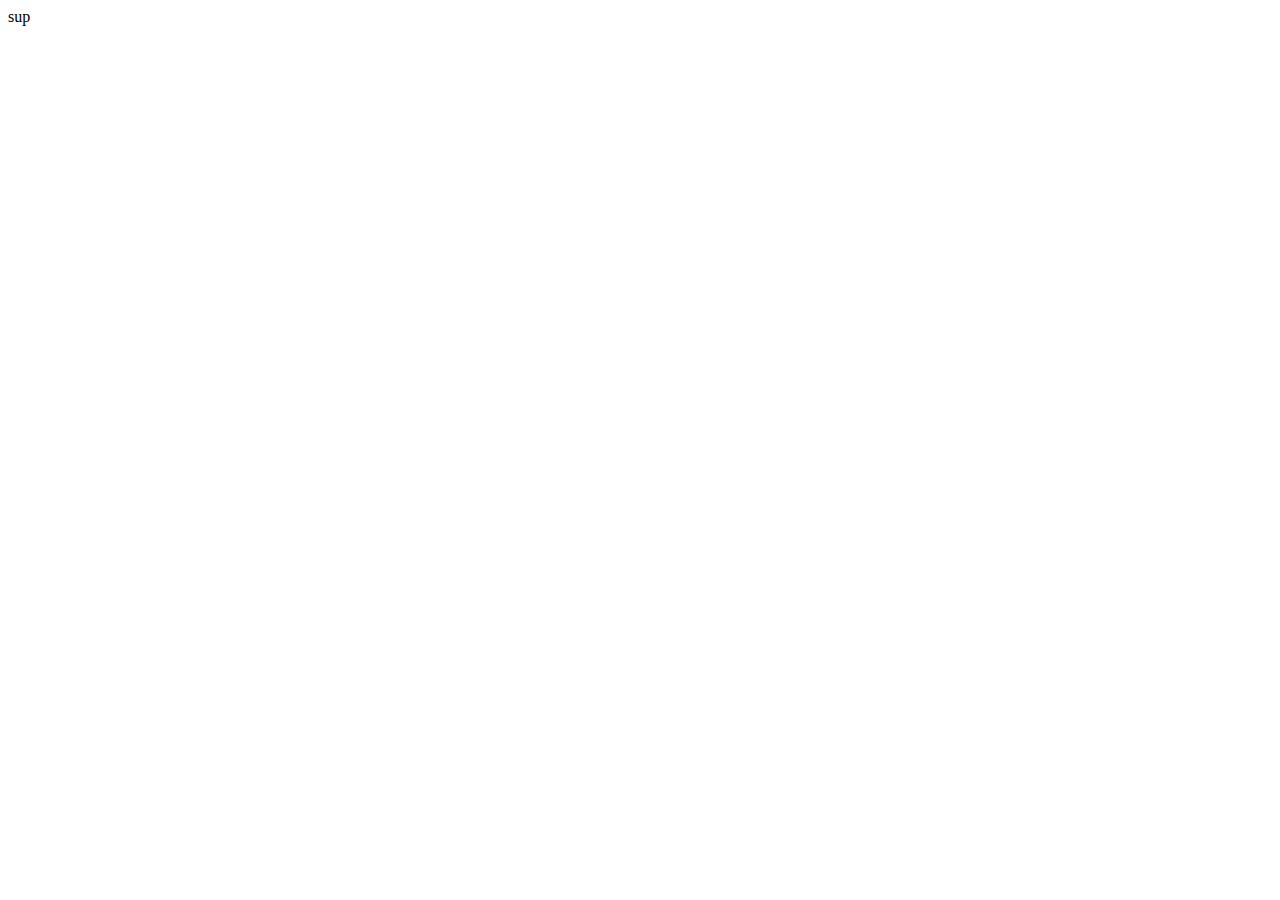
==== index.html @ 1834dad7 "initial commit" ====
<!DOCTYPE HTML>

<html lang="en">
<head>
  <meta charset="utf-8">

  <title>Test Kyle</title>
  <meta name="description" content="@description">
  <meta name="author" content="@author">

  <link rel="stylesheet" href="style" type="text/css">

  <!--[if lt IE 9]>
  <script src="http://html5shiv.googlecode.com/svn/trunk/html5.js"></script>
  <![endif]-->
</head>

<body>
sup</body>
</html>
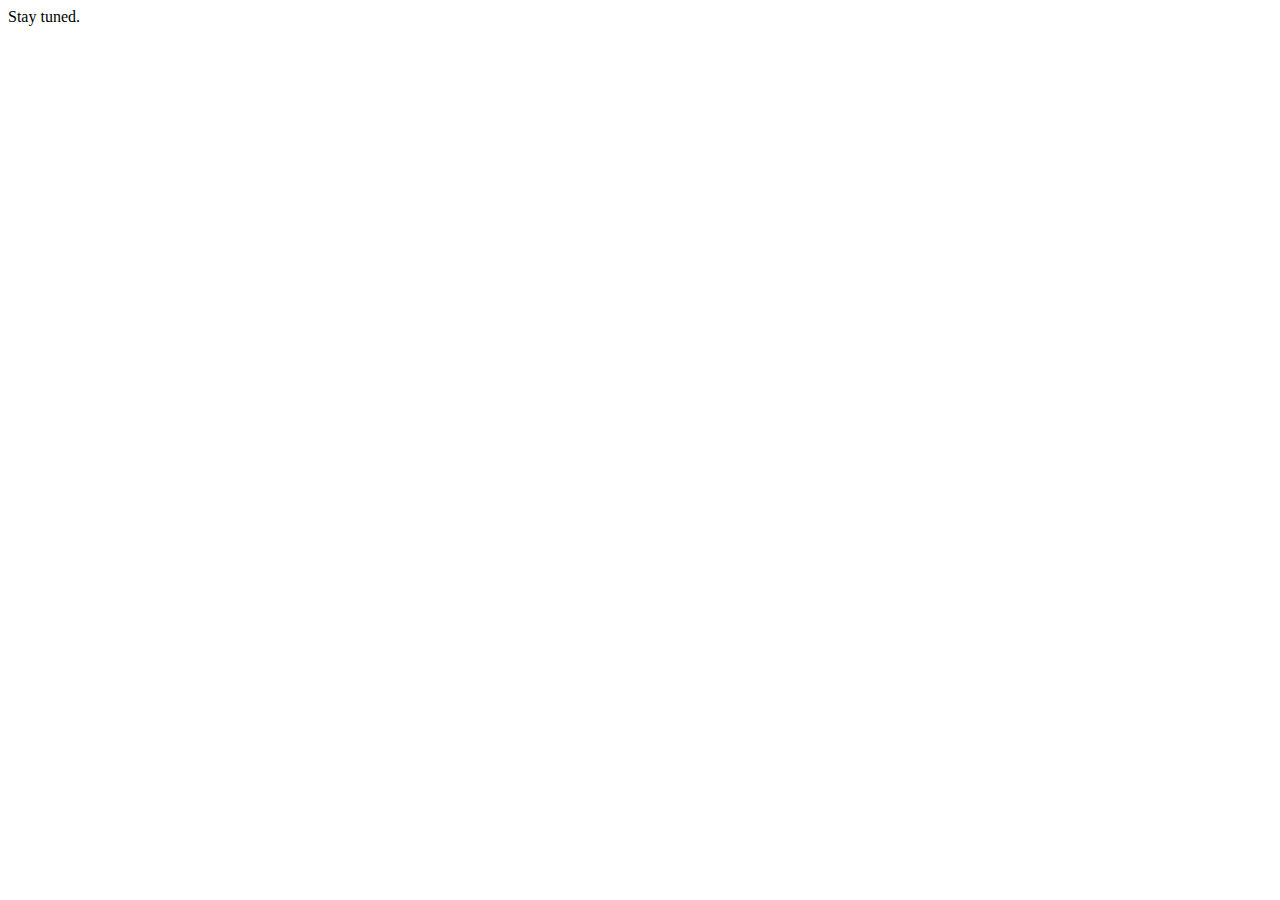
==== commit ab737704: "change body" ====
--- a/index.html
+++ b/index.html
@@ -4,7 +4,7 @@
 <head>
   <meta charset="utf-8">
 
-  <title>Test Kyle</title>
+  <title>Kyle Roberts</title>
   <meta name="description" content="@description">
   <meta name="author" content="@author">
 
@@ -16,5 +16,6 @@
 </head>
 
 <body>
-sup</body>
+ Stay tuned.
+</body>
 </html>
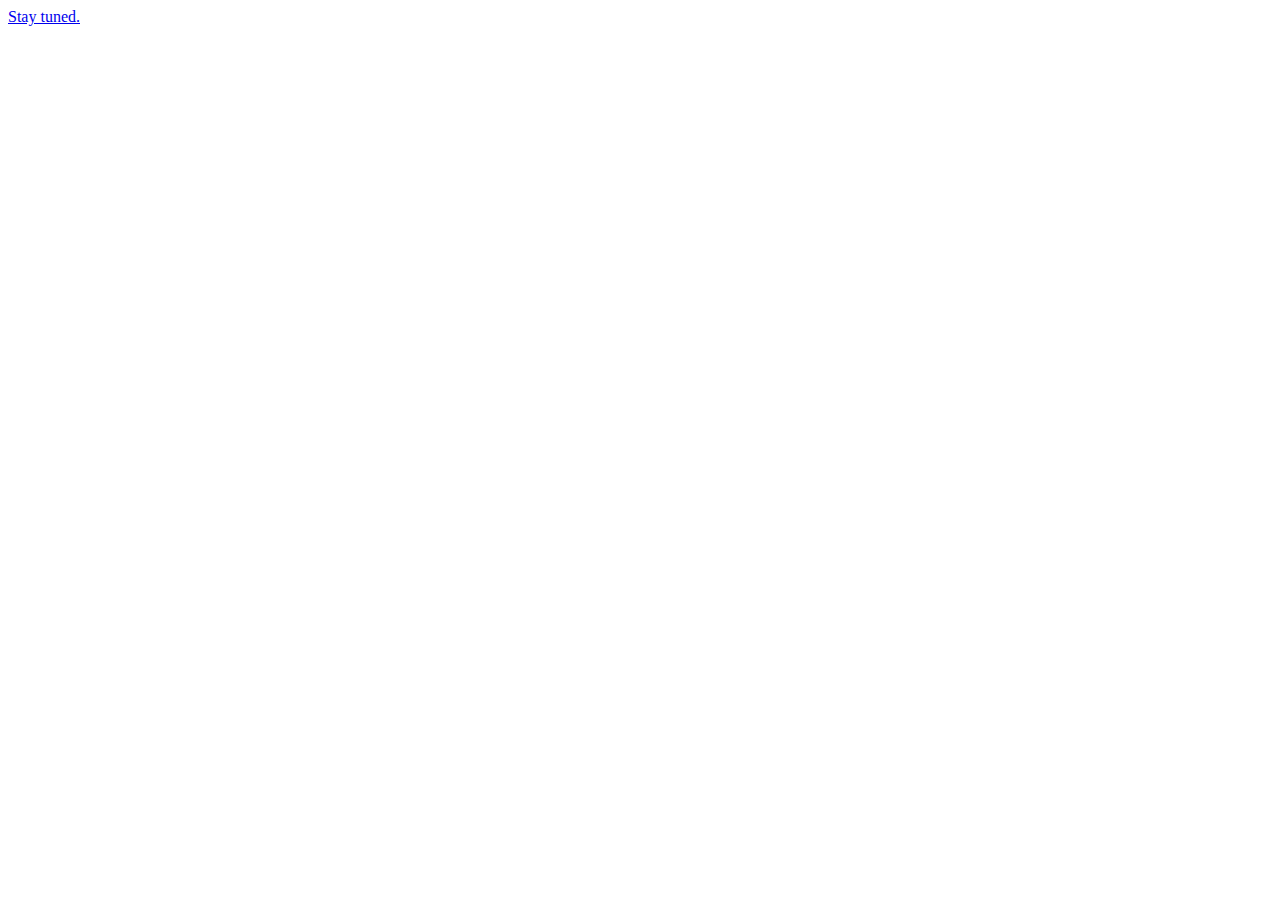
==== commit 4786459d: "added link" ====
--- a/index.html
+++ b/index.html
@@ -16,6 +16,7 @@
 </head>
 
 <body>
- Stay tuned.
+ <a href="page2.html">Stay tuned.</a>
+
 </body>
 </html>
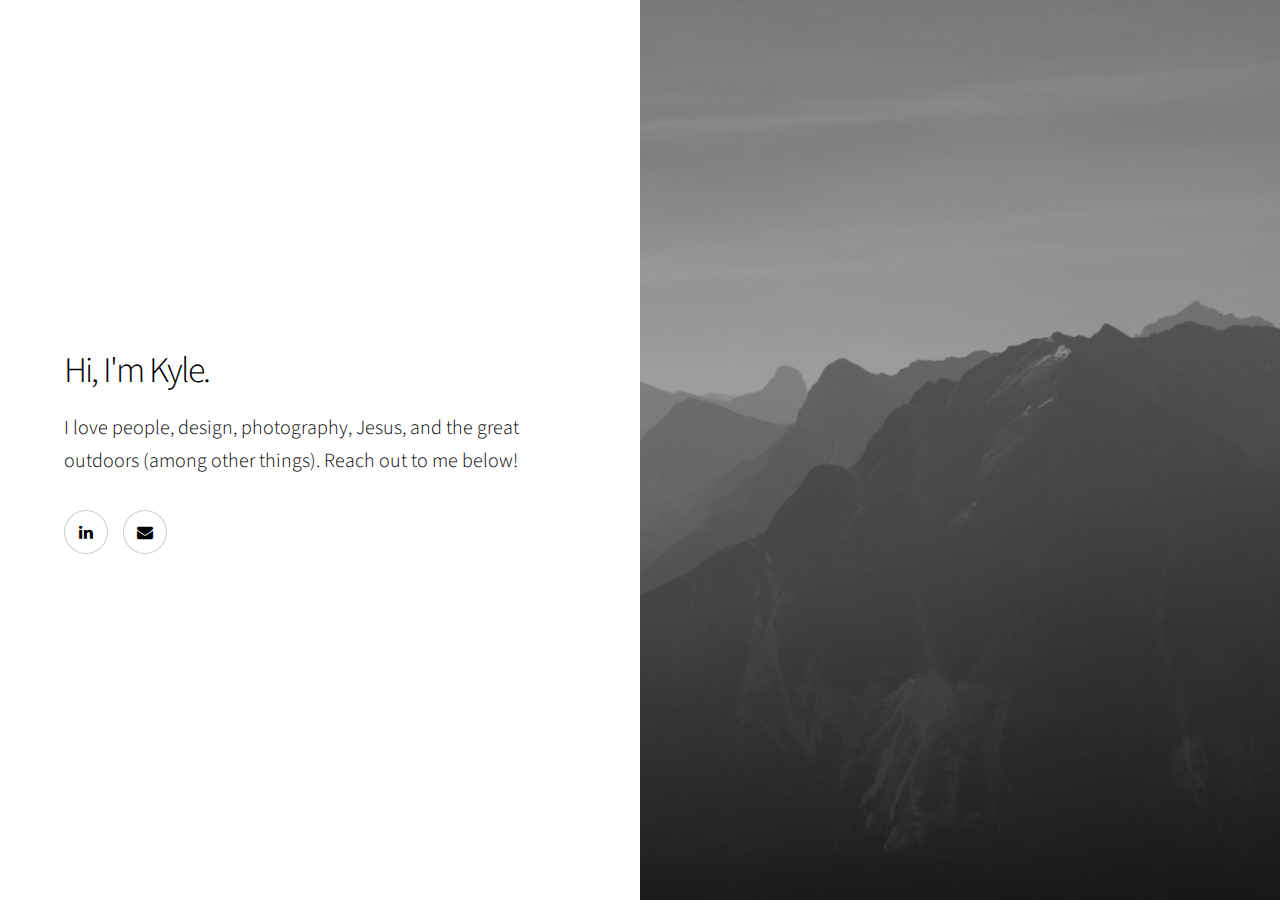
==== commit 7c12cf68: "new" ====
--- a/index.html
+++ b/index.html
@@ -1,22 +1,48 @@
-<!DOCTYPE HTML>
-
-<html lang="en">
-<head>
-  <meta charset="utf-8">
-
-  <title>Kyle Roberts</title>
-  <meta name="description" content="@description">
-  <meta name="author" content="@author">
-
-  <link rel="stylesheet" href="style" type="text/css">
-
-  <!--[if lt IE 9]>
-  <script src="http://html5shiv.googlecode.com/svn/trunk/html5.js"></script>
-  <![endif]-->
-</head>
-
-<body>
- <a href="page2.html">Stay tuned.</a>
-
-</body>
-</html>
+<!DOCTYPE HTML>
+<!--
+	Story by Pixelarity
+	pixelarity.com | hello@pixelarity.com
+	License: pixelarity.com/license
+-->
+<html>
+	<head>
+		<title>Kyle Roberts</title>
+		<meta charset="utf-8" />
+		<meta name="viewport" content="width=device-width, initial-scale=1" />
+		<link rel="stylesheet" href="assets/css/main.css" />
+	</head>
+	<body>
+
+		<!-- Wrapper -->
+			<div id="wrapper" class="divided">
+
+				<!-- One -->
+					<section class="banner style1 orient-left content-align-left image-position-right fullscreen onload-image-fade-in onload-content-fade-right">
+						<div class="content">
+							<h2>Hi, I'm Kyle.</h2>
+							<p class="major">I love people, design, photography, Jesus, and the great outdoors (among other things). Reach out to me below!</p>
+						<ul class="icons">
+							<!-- <li><a href="#" class="icon style2 fa-twitter"><span class="label">Twitter</span></a></li>
+							<li><a href="#" class="icon style2 fa-facebook"><span class="label">Facebook</span></a></li>
+							<li><a href="#" class="icon style2 fa-instagram"><span class="label">Instagram</span></a></li> -->
+							<li><a href="http://linkedin.com/in/kylearoberts" target="_blank" class="icon style2 fa-linkedin"><span class="label">LinkedIn</span></a></li>
+							<li><a href="mailto:kyle.roberts@protiviti.com" class="icon style2 fa-envelope"><span class="label">Email</span></a></li>
+						</ul>
+						</div>
+						<div class="image">
+							<img src="images/bg3.jpg" alt="" />
+						</div>
+					</section>
+
+			</div>
+
+		<!-- Scripts -->
+			<script src="assets/js/jquery.min.js"></script>
+			<script src="assets/js/jquery.scrollex.min.js"></script>
+			<script src="assets/js/jquery.scrolly.min.js"></script>
+			<script src="assets/js/skel.min.js"></script>
+			<script src="assets/js/util.js"></script>
+			<script src="assets/js/main.js"></script>
+
+	</body>
+</html>
--- a/assets/css/main.css
+++ b/assets/css/main.css
@@ -0,0 +1,8416 @@
+@import url(font-awesome.min.css);
+@import url("https://fonts.googleapis.com/css?family=Source+Sans+Pro:300,300i,400,400i");
+
+/*
+	Story by Pixelarity
+	pixelarity.com | hello@pixelarity.com
+	License: pixelarity.com/license
+*/
+
+/* Reset */
+
+	html, body, div, span, applet, object, iframe, h1, h2, h3, h4, h5, h6, p, blockquote, pre, a, abbr, acronym, address, big, cite, code, del, dfn, em, img, ins, kbd, q, s, samp, small, strike, strong, sub, sup, tt, var, b, u, i, center, dl, dt, dd, ol, ul, li, fieldset, form, label, legend, table, caption, tbody, tfoot, thead, tr, th, td, article, aside, canvas, details, embed, figure, figcaption, footer, header, hgroup, menu, nav, output, ruby, section, summary, time, mark, audio, video {
+		margin: 0;
+		padding: 0;
+		border: 0;
+		font-size: 100%;
+		font: inherit;
+		vertical-align: baseline;
+	}
+
+	article, aside, details, figcaption, figure, footer, header, hgroup, menu, nav, section {
+		display: block;
+	}
+
+	body {
+		line-height: 1;
+	}
+
+	ol, ul {
+		list-style: none;
+	}
+
+	blockquote, q {
+		quotes: none;
+	}
+
+	blockquote:before, blockquote:after, q:before, q:after {
+		content: '';
+		content: none;
+	}
+
+	table {
+		border-collapse: collapse;
+		border-spacing: 0;
+	}
+
+	body {
+		-webkit-text-size-adjust: none;
+	}
+
+/* Box Model */
+
+	*, *:before, *:after {
+		-moz-box-sizing: border-box;
+		-webkit-box-sizing: border-box;
+		box-sizing: border-box;
+	}
+
+/* Grid */
+
+	.row {
+		border-bottom: solid 1px transparent;
+		-moz-box-sizing: border-box;
+		-webkit-box-sizing: border-box;
+		box-sizing: border-box;
+	}
+
+	.row > * {
+		float: left;
+		-moz-box-sizing: border-box;
+		-webkit-box-sizing: border-box;
+		box-sizing: border-box;
+	}
+
+	.row:after, .row:before {
+		content: '';
+		display: block;
+		clear: both;
+		height: 0;
+	}
+
+	.row.uniform > * > :first-child {
+		margin-top: 0;
+	}
+
+	.row.uniform > * > :last-child {
+		margin-bottom: 0;
+	}
+
+	.row.\30 \25 > * {
+		padding: 0 0 0 0rem;
+	}
+
+	.row.\30 \25 {
+		margin: 0 0 -1px 0rem;
+	}
+
+	.row.uniform.\30 \25 > * {
+		padding: 0rem 0 0 0rem;
+	}
+
+	.row.uniform.\30 \25 {
+		margin: 0rem 0 -1px 0rem;
+	}
+
+	.row > * {
+		padding: 0 0 0 2rem;
+	}
+
+	.row {
+		margin: 0 0 -1px -2rem;
+	}
+
+	.row.uniform > * {
+		padding: 2rem 0 0 2rem;
+	}
+
+	.row.uniform {
+		margin: -2rem 0 -1px -2rem;
+	}
+
+	.row.\32 00\25 > * {
+		padding: 0 0 0 4rem;
+	}
+
+	.row.\32 00\25 {
+		margin: 0 0 -1px -4rem;
+	}
+
+	.row.uniform.\32 00\25 > * {
+		padding: 4rem 0 0 4rem;
+	}
+
+	.row.uniform.\32 00\25 {
+		margin: -4rem 0 -1px -4rem;
+	}
+
+	.row.\31 50\25 > * {
+		padding: 0 0 0 3rem;
+	}
+
+	.row.\31 50\25 {
+		margin: 0 0 -1px -3rem;
+	}
+
+	.row.uniform.\31 50\25 > * {
+		padding: 3rem 0 0 3rem;
+	}
+
+	.row.uniform.\31 50\25 {
+		margin: -3rem 0 -1px -3rem;
+	}
+
+	.row.\35 0\25 > * {
+		padding: 0 0 0 1rem;
+	}
+
+	.row.\35 0\25 {
+		margin: 0 0 -1px -1rem;
+	}
+
+	.row.uniform.\35 0\25 > * {
+		padding: 1rem 0 0 1rem;
+	}
+
+	.row.uniform.\35 0\25 {
+		margin: -1rem 0 -1px -1rem;
+	}
+
+	.row.\32 5\25 > * {
+		padding: 0 0 0 0.5rem;
+	}
+
+	.row.\32 5\25 {
+		margin: 0 0 -1px -0.5rem;
+	}
+
+	.row.uniform.\32 5\25 > * {
+		padding: 0.5rem 0 0 0.5rem;
+	}
+
+	.row.uniform.\32 5\25 {
+		margin: -0.5rem 0 -1px -0.5rem;
+	}
+
+	.\31 2u, .\31 2u\24 {
+		width: 100%;
+		clear: none;
+		margin-left: 0;
+	}
+
+	.\31 1u, .\31 1u\24 {
+		width: 91.6666666667%;
+		clear: none;
+		margin-left: 0;
+	}
+
+	.\31 0u, .\31 0u\24 {
+		width: 83.3333333333%;
+		clear: none;
+		margin-left: 0;
+	}
+
+	.\39 u, .\39 u\24 {
+		width: 75%;
+		clear: none;
+		margin-left: 0;
+	}
+
+	.\38 u, .\38 u\24 {
+		width: 66.6666666667%;
+		clear: none;
+		margin-left: 0;
+	}
+
+	.\37 u, .\37 u\24 {
+		width: 58.3333333333%;
+		clear: none;
+		margin-left: 0;
+	}
+
+	.\36 u, .\36 u\24 {
+		width: 50%;
+		clear: none;
+		margin-left: 0;
+	}
+
+	.\35 u, .\35 u\24 {
+		width: 41.6666666667%;
+		clear: none;
+		margin-left: 0;
+	}
+
+	.\34 u, .\34 u\24 {
+		width: 33.3333333333%;
+		clear: none;
+		margin-left: 0;
+	}
+
+	.\33 u, .\33 u\24 {
+		width: 25%;
+		clear: none;
+		margin-left: 0;
+	}
+
+	.\32 u, .\32 u\24 {
+		width: 16.6666666667%;
+		clear: none;
+		margin-left: 0;
+	}
+
+	.\31 u, .\31 u\24 {
+		width: 8.3333333333%;
+		clear: none;
+		margin-left: 0;
+	}
+
+	.\31 2u\24 + *,
+	.\31 1u\24 + *,
+	.\31 0u\24 + *,
+	.\39 u\24 + *,
+	.\38 u\24 + *,
+	.\37 u\24 + *,
+	.\36 u\24 + *,
+	.\35 u\24 + *,
+	.\34 u\24 + *,
+	.\33 u\24 + *,
+	.\32 u\24 + *,
+	.\31 u\24 + * {
+		clear: left;
+	}
+
+	.\-11u {
+		margin-left: 91.66667%;
+	}
+
+	.\-10u {
+		margin-left: 83.33333%;
+	}
+
+	.\-9u {
+		margin-left: 75%;
+	}
+
+	.\-8u {
+		margin-left: 66.66667%;
+	}
+
+	.\-7u {
+		margin-left: 58.33333%;
+	}
+
+	.\-6u {
+		margin-left: 50%;
+	}
+
+	.\-5u {
+		margin-left: 41.66667%;
+	}
+
+	.\-4u {
+		margin-left: 33.33333%;
+	}
+
+	.\-3u {
+		margin-left: 25%;
+	}
+
+	.\-2u {
+		margin-left: 16.66667%;
+	}
+
+	.\-1u {
+		margin-left: 8.33333%;
+	}
+
+	@media screen and (max-width: 1680px) {
+
+		.row > * {
+			padding: 0 0 0 2rem;
+		}
+
+		.row {
+			margin: 0 0 -1px -2rem;
+		}
+
+		.row.uniform > * {
+			padding: 2rem 0 0 2rem;
+		}
+
+		.row.uniform {
+			margin: -2rem 0 -1px -2rem;
+		}
+
+		.row.\32 00\25 > * {
+			padding: 0 0 0 4rem;
+		}
+
+		.row.\32 00\25 {
+			margin: 0 0 -1px -4rem;
+		}
+
+		.row.uniform.\32 00\25 > * {
+			padding: 4rem 0 0 4rem;
+		}
+
+		.row.uniform.\32 00\25 {
+			margin: -4rem 0 -1px -4rem;
+		}
+
+		.row.\31 50\25 > * {
+			padding: 0 0 0 3rem;
+		}
+
+		.row.\31 50\25 {
+			margin: 0 0 -1px -3rem;
+		}
+
+		.row.uniform.\31 50\25 > * {
+			padding: 3rem 0 0 3rem;
+		}
+
+		.row.uniform.\31 50\25 {
+			margin: -3rem 0 -1px -3rem;
+		}
+
+		.row.\35 0\25 > * {
+			padding: 0 0 0 1rem;
+		}
+
+		.row.\35 0\25 {
+			margin: 0 0 -1px -1rem;
+		}
+
+		.row.uniform.\35 0\25 > * {
+			padding: 1rem 0 0 1rem;
+		}
+
+		.row.uniform.\35 0\25 {
+			margin: -1rem 0 -1px -1rem;
+		}
+
+		.row.\32 5\25 > * {
+			padding: 0 0 0 0.5rem;
+		}
+
+		.row.\32 5\25 {
+			margin: 0 0 -1px -0.5rem;
+		}
+
+		.row.uniform.\32 5\25 > * {
+			padding: 0.5rem 0 0 0.5rem;
+		}
+
+		.row.uniform.\32 5\25 {
+			margin: -0.5rem 0 -1px -0.5rem;
+		}
+
+		.\31 2u\28xlarge\29, .\31 2u\24\28xlarge\29 {
+			width: 100%;
+			clear: none;
+			margin-left: 0;
+		}
+
+		.\31 1u\28xlarge\29, .\31 1u\24\28xlarge\29 {
+			width: 91.6666666667%;
+			clear: none;
+			margin-left: 0;
+		}
+
+		.\31 0u\28xlarge\29, .\31 0u\24\28xlarge\29 {
+			width: 83.3333333333%;
+			clear: none;
+			margin-left: 0;
+		}
+
+		.\39 u\28xlarge\29, .\39 u\24\28xlarge\29 {
+			width: 75%;
+			clear: none;
+			margin-left: 0;
+		}
+
+		.\38 u\28xlarge\29, .\38 u\24\28xlarge\29 {
+			width: 66.6666666667%;
+			clear: none;
+			margin-left: 0;
+		}
+
+		.\37 u\28xlarge\29, .\37 u\24\28xlarge\29 {
+			width: 58.3333333333%;
+			clear: none;
+			margin-left: 0;
+		}
+
+		.\36 u\28xlarge\29, .\36 u\24\28xlarge\29 {
+			width: 50%;
+			clear: none;
+			margin-left: 0;
+		}
+
+		.\35 u\28xlarge\29, .\35 u\24\28xlarge\29 {
+			width: 41.6666666667%;
+			clear: none;
+			margin-left: 0;
+		}
+
+		.\34 u\28xlarge\29, .\34 u\24\28xlarge\29 {
+			width: 33.3333333333%;
+			clear: none;
+			margin-left: 0;
+		}
+
+		.\33 u\28xlarge\29, .\33 u\24\28xlarge\29 {
+			width: 25%;
+			clear: none;
+			margin-left: 0;
+		}
+
+		.\32 u\28xlarge\29, .\32 u\24\28xlarge\29 {
+			width: 16.6666666667%;
+			clear: none;
+			margin-left: 0;
+		}
+
+		.\31 u\28xlarge\29, .\31 u\24\28xlarge\29 {
+			width: 8.3333333333%;
+			clear: none;
+			margin-left: 0;
+		}
+
+		.\31 2u\24\28xlarge\29 + *,
+		.\31 1u\24\28xlarge\29 + *,
+		.\31 0u\24\28xlarge\29 + *,
+		.\39 u\24\28xlarge\29 + *,
+		.\38 u\24\28xlarge\29 + *,
+		.\37 u\24\28xlarge\29 + *,
+		.\36 u\24\28xlarge\29 + *,
+		.\35 u\24\28xlarge\29 + *,
+		.\34 u\24\28xlarge\29 + *,
+		.\33 u\24\28xlarge\29 + *,
+		.\32 u\24\28xlarge\29 + *,
+		.\31 u\24\28xlarge\29 + * {
+			clear: left;
+		}
+
+		.\-11u\28xlarge\29 {
+			margin-left: 91.66667%;
+		}
+
+		.\-10u\28xlarge\29 {
+			margin-left: 83.33333%;
+		}
+
+		.\-9u\28xlarge\29 {
+			margin-left: 75%;
+		}
+
+		.\-8u\28xlarge\29 {
+			margin-left: 66.66667%;
+		}
+
+		.\-7u\28xlarge\29 {
+			margin-left: 58.33333%;
+		}
+
+		.\-6u\28xlarge\29 {
+			margin-left: 50%;
+		}
+
+		.\-5u\28xlarge\29 {
+			margin-left: 41.66667%;
+		}
+
+		.\-4u\28xlarge\29 {
+			margin-left: 33.33333%;
+		}
+
+		.\-3u\28xlarge\29 {
+			margin-left: 25%;
+		}
+
+		.\-2u\28xlarge\29 {
+			margin-left: 16.66667%;
+		}
+
+		.\-1u\28xlarge\29 {
+			margin-left: 8.33333%;
+		}
+
+	}
+
+	@media screen and (max-width: 1280px) {
+
+		.row > * {
+			padding: 0 0 0 2rem;
+		}
+
+		.row {
+			margin: 0 0 -1px -2rem;
+		}
+
+		.row.uniform > * {
+			padding: 2rem 0 0 2rem;
+		}
+
+		.row.uniform {
+			margin: -2rem 0 -1px -2rem;
+		}
+
+		.row.\32 00\25 > * {
+			padding: 0 0 0 4rem;
+		}
+
+		.row.\32 00\25 {
+			margin: 0 0 -1px -4rem;
+		}
+
+		.row.uniform.\32 00\25 > * {
+			padding: 4rem 0 0 4rem;
+		}
+
+		.row.uniform.\32 00\25 {
+			margin: -4rem 0 -1px -4rem;
+		}
+
+		.row.\31 50\25 > * {
+			padding: 0 0 0 3rem;
+		}
+
+		.row.\31 50\25 {
+			margin: 0 0 -1px -3rem;
+		}
+
+		.row.uniform.\31 50\25 > * {
+			padding: 3rem 0 0 3rem;
+		}
+
+		.row.uniform.\31 50\25 {
+			margin: -3rem 0 -1px -3rem;
+		}
+
+		.row.\35 0\25 > * {
+			padding: 0 0 0 1rem;
+		}
+
+		.row.\35 0\25 {
+			margin: 0 0 -1px -1rem;
+		}
+
+		.row.uniform.\35 0\25 > * {
+			padding: 1rem 0 0 1rem;
+		}
+
+		.row.uniform.\35 0\25 {
+			margin: -1rem 0 -1px -1rem;
+		}
+
+		.row.\32 5\25 > * {
+			padding: 0 0 0 0.5rem;
+		}
+
+		.row.\32 5\25 {
+			margin: 0 0 -1px -0.5rem;
+		}
+
+		.row.uniform.\32 5\25 > * {
+			padding: 0.5rem 0 0 0.5rem;
+		}
+
+		.row.uniform.\32 5\25 {
+			margin: -0.5rem 0 -1px -0.5rem;
+		}
+
+		.\31 2u\28large\29, .\31 2u\24\28large\29 {
+			width: 100%;
+			clear: none;
+			margin-left: 0;
+		}
+
+		.\31 1u\28large\29, .\31 1u\24\28large\29 {
+			width: 91.6666666667%;
+			clear: none;
+			margin-left: 0;
+		}
+
+		.\31 0u\28large\29, .\31 0u\24\28large\29 {
+			width: 83.3333333333%;
+			clear: none;
+			margin-left: 0;
+		}
+
+		.\39 u\28large\29, .\39 u\24\28large\29 {
+			width: 75%;
+			clear: none;
+			margin-left: 0;
+		}
+
+		.\38 u\28large\29, .\38 u\24\28large\29 {
+			width: 66.6666666667%;
+			clear: none;
+			margin-left: 0;
+		}
+
+		.\37 u\28large\29, .\37 u\24\28large\29 {
+			width: 58.3333333333%;
+			clear: none;
+			margin-left: 0;
+		}
+
+		.\36 u\28large\29, .\36 u\24\28large\29 {
+			width: 50%;
+			clear: none;
+			margin-left: 0;
+		}
+
+		.\35 u\28large\29, .\35 u\24\28large\29 {
+			width: 41.6666666667%;
+			clear: none;
+			margin-left: 0;
+		}
+
+		.\34 u\28large\29, .\34 u\24\28large\29 {
+			width: 33.3333333333%;
+			clear: none;
+			margin-left: 0;
+		}
+
+		.\33 u\28large\29, .\33 u\24\28large\29 {
+			width: 25%;
+			clear: none;
+			margin-left: 0;
+		}
+
+		.\32 u\28large\29, .\32 u\24\28large\29 {
+			width: 16.6666666667%;
+			clear: none;
+			margin-left: 0;
+		}
+
+		.\31 u\28large\29, .\31 u\24\28large\29 {
+			width: 8.3333333333%;
+			clear: none;
+			margin-left: 0;
+		}
+
+		.\31 2u\24\28large\29 + *,
+		.\31 1u\24\28large\29 + *,
+		.\31 0u\24\28large\29 + *,
+		.\39 u\24\28large\29 + *,
+		.\38 u\24\28large\29 + *,
+		.\37 u\24\28large\29 + *,
+		.\36 u\24\28large\29 + *,
+		.\35 u\24\28large\29 + *,
+		.\34 u\24\28large\29 + *,
+		.\33 u\24\28large\29 + *,
+		.\32 u\24\28large\29 + *,
+		.\31 u\24\28large\29 + * {
+			clear: left;
+		}
+
+		.\-11u\28large\29 {
+			margin-left: 91.66667%;
+		}
+
+		.\-10u\28large\29 {
+			margin-left: 83.33333%;
+		}
+
+		.\-9u\28large\29 {
+			margin-left: 75%;
+		}
+
+		.\-8u\28large\29 {
+			margin-left: 66.66667%;
+		}
+
+		.\-7u\28large\29 {
+			margin-left: 58.33333%;
+		}
+
+		.\-6u\28large\29 {
+			margin-left: 50%;
+		}
+
+		.\-5u\28large\29 {
+			margin-left: 41.66667%;
+		}
+
+		.\-4u\28large\29 {
+			margin-left: 33.33333%;
+		}
+
+		.\-3u\28large\29 {
+			margin-left: 25%;
+		}
+
+		.\-2u\28large\29 {
+			margin-left: 16.66667%;
+		}
+
+		.\-1u\28large\29 {
+			margin-left: 8.33333%;
+		}
+
+	}
+
+	@media screen and (max-width: 980px) {
+
+		.row > * {
+			padding: 0 0 0 2rem;
+		}
+
+		.row {
+			margin: 0 0 -1px -2rem;
+		}
+
+		.row.uniform > * {
+			padding: 2rem 0 0 2rem;
+		}
+
+		.row.uniform {
+			margin: -2rem 0 -1px -2rem;
+		}
+
+		.row.\32 00\25 > * {
+			padding: 0 0 0 4rem;
+		}
+
+		.row.\32 00\25 {
+			margin: 0 0 -1px -4rem;
+		}
+
+		.row.uniform.\32 00\25 > * {
+			padding: 4rem 0 0 4rem;
+		}
+
+		.row.uniform.\32 00\25 {
+			margin: -4rem 0 -1px -4rem;
+		}
+
+		.row.\31 50\25 > * {
+			padding: 0 0 0 3rem;
+		}
+
+		.row.\31 50\25 {
+			margin: 0 0 -1px -3rem;
+		}
+
+		.row.uniform.\31 50\25 > * {
+			padding: 3rem 0 0 3rem;
+		}
+
+		.row.uniform.\31 50\25 {
+			margin: -3rem 0 -1px -3rem;
+		}
+
+		.row.\35 0\25 > * {
+			padding: 0 0 0 1rem;
+		}
+
+		.row.\35 0\25 {
+			margin: 0 0 -1px -1rem;
+		}
+
+		.row.uniform.\35 0\25 > * {
+			padding: 1rem 0 0 1rem;
+		}
+
+		.row.uniform.\35 0\25 {
+			margin: -1rem 0 -1px -1rem;
+		}
+
+		.row.\32 5\25 > * {
+			padding: 0 0 0 0.5rem;
+		}
+
+		.row.\32 5\25 {
+			margin: 0 0 -1px -0.5rem;
+		}
+
+		.row.uniform.\32 5\25 > * {
+			padding: 0.5rem 0 0 0.5rem;
+		}
+
+		.row.uniform.\32 5\25 {
+			margin: -0.5rem 0 -1px -0.5rem;
+		}
+
+		.\31 2u\28medium\29, .\31 2u\24\28medium\29 {
+			width: 100%;
+			clear: none;
+			margin-left: 0;
+		}
+
+		.\31 1u\28medium\29, .\31 1u\24\28medium\29 {
+			width: 91.6666666667%;
+			clear: none;
+			margin-left: 0;
+		}
+
+		.\31 0u\28medium\29, .\31 0u\24\28medium\29 {
+			width: 83.3333333333%;
+			clear: none;
+			margin-left: 0;
+		}
+
+		.\39 u\28medium\29, .\39 u\24\28medium\29 {
+			width: 75%;
+			clear: none;
+			margin-left: 0;
+		}
+
+		.\38 u\28medium\29, .\38 u\24\28medium\29 {
+			width: 66.6666666667%;
+			clear: none;
+			margin-left: 0;
+		}
+
+		.\37 u\28medium\29, .\37 u\24\28medium\29 {
+			width: 58.3333333333%;
+			clear: none;
+			margin-left: 0;
+		}
+
+		.\36 u\28medium\29, .\36 u\24\28medium\29 {
+			width: 50%;
+			clear: none;
+			margin-left: 0;
+		}
+
+		.\35 u\28medium\29, .\35 u\24\28medium\29 {
+			width: 41.6666666667%;
+			clear: none;
+			margin-left: 0;
+		}
+
+		.\34 u\28medium\29, .\34 u\24\28medium\29 {
+			width: 33.3333333333%;
+			clear: none;
+			margin-left: 0;
+		}
+
+		.\33 u\28medium\29, .\33 u\24\28medium\29 {
+			width: 25%;
+			clear: none;
+			margin-left: 0;
+		}
+
+		.\32 u\28medium\29, .\32 u\24\28medium\29 {
+			width: 16.6666666667%;
+			clear: none;
+			margin-left: 0;
+		}
+
+		.\31 u\28medium\29, .\31 u\24\28medium\29 {
+			width: 8.3333333333%;
+			clear: none;
+			margin-left: 0;
+		}
+
+		.\31 2u\24\28medium\29 + *,
+		.\31 1u\24\28medium\29 + *,
+		.\31 0u\24\28medium\29 + *,
+		.\39 u\24\28medium\29 + *,
+		.\38 u\24\28medium\29 + *,
+		.\37 u\24\28medium\29 + *,
+		.\36 u\24\28medium\29 + *,
+		.\35 u\24\28medium\29 + *,
+		.\34 u\24\28medium\29 + *,
+		.\33 u\24\28medium\29 + *,
+		.\32 u\24\28medium\29 + *,
+		.\31 u\24\28medium\29 + * {
+			clear: left;
+		}
+
+		.\-11u\28medium\29 {
+			margin-left: 91.66667%;
+		}
+
+		.\-10u\28medium\29 {
+			margin-left: 83.33333%;
+		}
+
+		.\-9u\28medium\29 {
+			margin-left: 75%;
+		}
+
+		.\-8u\28medium\29 {
+			margin-left: 66.66667%;
+		}
+
+		.\-7u\28medium\29 {
+			margin-left: 58.33333%;
+		}
+
+		.\-6u\28medium\29 {
+			margin-left: 50%;
+		}
+
+		.\-5u\28medium\29 {
+			margin-left: 41.66667%;
+		}
+
+		.\-4u\28medium\29 {
+			margin-left: 33.33333%;
+		}
+
+		.\-3u\28medium\29 {
+			margin-left: 25%;
+		}
+
+		.\-2u\28medium\29 {
+			margin-left: 16.66667%;
+		}
+
+		.\-1u\28medium\29 {
+			margin-left: 8.33333%;
+		}
+
+	}
+
+	@media screen and (max-width: 736px) {
+
+		.row > * {
+			padding: 0 0 0 2rem;
+		}
+
+		.row {
+			margin: 0 0 -1px -2rem;
+		}
+
+		.row.uniform > * {
+			padding: 2rem 0 0 2rem;
+		}
+
+		.row.uniform {
+			margin: -2rem 0 -1px -2rem;
+		}
+
+		.row.\32 00\25 > * {
+			padding: 0 0 0 4rem;
+		}
+
+		.row.\32 00\25 {
+			margin: 0 0 -1px -4rem;
+		}
+
+		.row.uniform.\32 00\25 > * {
+			padding: 4rem 0 0 4rem;
+		}
+
+		.row.uniform.\32 00\25 {
+			margin: -4rem 0 -1px -4rem;
+		}
+
+		.row.\31 50\25 > * {
+			padding: 0 0 0 3rem;
+		}
+
+		.row.\31 50\25 {
+			margin: 0 0 -1px -3rem;
+		}
+
+		.row.uniform.\31 50\25 > * {
+			padding: 3rem 0 0 3rem;
+		}
+
+		.row.uniform.\31 50\25 {
+			margin: -3rem 0 -1px -3rem;
+		}
+
+		.row.\35 0\25 > * {
+			padding: 0 0 0 1rem;
+		}
+
+		.row.\35 0\25 {
+			margin: 0 0 -1px -1rem;
+		}
+
+		.row.uniform.\35 0\25 > * {
+			padding: 1rem 0 0 1rem;
+		}
+
+		.row.uniform.\35 0\25 {
+			margin: -1rem 0 -1px -1rem;
+		}
+
+		.row.\32 5\25 > * {
+			padding: 0 0 0 0.5rem;
+		}
+
+		.row.\32 5\25 {
+			margin: 0 0 -1px -0.5rem;
+		}
+
+		.row.uniform.\32 5\25 > * {
+			padding: 0.5rem 0 0 0.5rem;
+		}
+
+		.row.uniform.\32 5\25 {
+			margin: -0.5rem 0 -1px -0.5rem;
+		}
+
+		.\31 2u\28small\29, .\31 2u\24\28small\29 {
+			width: 100%;
+			clear: none;
+			margin-left: 0;
+		}
+
+		.\31 1u\28small\29, .\31 1u\24\28small\29 {
+			width: 91.6666666667%;
+			clear: none;
+			margin-left: 0;
+		}
+
+		.\31 0u\28small\29, .\31 0u\24\28small\29 {
+			width: 83.3333333333%;
+			clear: none;
+			margin-left: 0;
+		}
+
+		.\39 u\28small\29, .\39 u\24\28small\29 {
+			width: 75%;
+			clear: none;
+			margin-left: 0;
+		}
+
+		.\38 u\28small\29, .\38 u\24\28small\29 {
+			width: 66.6666666667%;
+			clear: none;
+			margin-left: 0;
+		}
+
+		.\37 u\28small\29, .\37 u\24\28small\29 {
+			width: 58.3333333333%;
+			clear: none;
+			margin-left: 0;
+		}
+
+		.\36 u\28small\29, .\36 u\24\28small\29 {
+			width: 50%;
+			clear: none;
+			margin-left: 0;
+		}
+
+		.\35 u\28small\29, .\35 u\24\28small\29 {
+			width: 41.6666666667%;
+			clear: none;
+			margin-left: 0;
+		}
+
+		.\34 u\28small\29, .\34 u\24\28small\29 {
+			width: 33.3333333333%;
+			clear: none;
+			margin-left: 0;
+		}
+
+		.\33 u\28small\29, .\33 u\24\28small\29 {
+			width: 25%;
+			clear: none;
+			margin-left: 0;
+		}
+
+		.\32 u\28small\29, .\32 u\24\28small\29 {
+			width: 16.6666666667%;
+			clear: none;
+			margin-left: 0;
+		}
+
+		.\31 u\28small\29, .\31 u\24\28small\29 {
+			width: 8.3333333333%;
+			clear: none;
+			margin-left: 0;
+		}
+
+		.\31 2u\24\28small\29 + *,
+		.\31 1u\24\28small\29 + *,
+		.\31 0u\24\28small\29 + *,
+		.\39 u\24\28small\29 + *,
+		.\38 u\24\28small\29 + *,
+		.\37 u\24\28small\29 + *,
+		.\36 u\24\28small\29 + *,
+		.\35 u\24\28small\29 + *,
+		.\34 u\24\28small\29 + *,
+		.\33 u\24\28small\29 + *,
+		.\32 u\24\28small\29 + *,
+		.\31 u\24\28small\29 + * {
+			clear: left;
+		}
+
+		.\-11u\28small\29 {
+			margin-left: 91.66667%;
+		}
+
+		.\-10u\28small\29 {
+			margin-left: 83.33333%;
+		}
+
+		.\-9u\28small\29 {
+			margin-left: 75%;
+		}
+
+		.\-8u\28small\29 {
+			margin-left: 66.66667%;
+		}
+
+		.\-7u\28small\29 {
+			margin-left: 58.33333%;
+		}
+
+		.\-6u\28small\29 {
+			margin-left: 50%;
+		}
+
+		.\-5u\28small\29 {
+			margin-left: 41.66667%;
+		}
+
+		.\-4u\28small\29 {
+			margin-left: 33.33333%;
+		}
+
+		.\-3u\28small\29 {
+			margin-left: 25%;
+		}
+
+		.\-2u\28small\29 {
+			margin-left: 16.66667%;
+		}
+
+		.\-1u\28small\29 {
+			margin-left: 8.33333%;
+		}
+
+	}
+
+	@media screen and (max-width: 480px) {
+
+		.row > * {
+			padding: 0 0 0 2rem;
+		}
+
+		.row {
+			margin: 0 0 -1px -2rem;
+		}
+
+		.row.uniform > * {
+			padding: 2rem 0 0 2rem;
+		}
+
+		.row.uniform {
+			margin: -2rem 0 -1px -2rem;
+		}
+
+		.row.\32 00\25 > * {
+			padding: 0 0 0 4rem;
+		}
+
+		.row.\32 00\25 {
+			margin: 0 0 -1px -4rem;
+		}
+
+		.row.uniform.\32 00\25 > * {
+			padding: 4rem 0 0 4rem;
+		}
+
+		.row.uniform.\32 00\25 {
+			margin: -4rem 0 -1px -4rem;
+		}
+
+		.row.\31 50\25 > * {
+			padding: 0 0 0 3rem;
+		}
+
+		.row.\31 50\25 {
+			margin: 0 0 -1px -3rem;
+		}
+
+		.row.uniform.\31 50\25 > * {
+			padding: 3rem 0 0 3rem;
+		}
+
+		.row.uniform.\31 50\25 {
+			margin: -3rem 0 -1px -3rem;
+		}
+
+		.row.\35 0\25 > * {
+			padding: 0 0 0 1rem;
+		}
+
+		.row.\35 0\25 {
+			margin: 0 0 -1px -1rem;
+		}
+
+		.row.uniform.\35 0\25 > * {
+			padding: 1rem 0 0 1rem;
+		}
+
+		.row.uniform.\35 0\25 {
+			margin: -1rem 0 -1px -1rem;
+		}
+
+		.row.\32 5\25 > * {
+			padding: 0 0 0 0.5rem;
+		}
+
+		.row.\32 5\25 {
+			margin: 0 0 -1px -0.5rem;
+		}
+
+		.row.uniform.\32 5\25 > * {
+			padding: 0.5rem 0 0 0.5rem;
+		}
+
+		.row.uniform.\32 5\25 {
+			margin: -0.5rem 0 -1px -0.5rem;
+		}
+
+		.\31 2u\28xsmall\29, .\31 2u\24\28xsmall\29 {
+			width: 100%;
+			clear: none;
+			margin-left: 0;
+		}
+
+		.\31 1u\28xsmall\29, .\31 1u\24\28xsmall\29 {
+			width: 91.6666666667%;
+			clear: none;
+			margin-left: 0;
+		}
+
+		.\31 0u\28xsmall\29, .\31 0u\24\28xsmall\29 {
+			width: 83.3333333333%;
+			clear: none;
+			margin-left: 0;
+		}
+
+		.\39 u\28xsmall\29, .\39 u\24\28xsmall\29 {
+			width: 75%;
+			clear: none;
+			margin-left: 0;
+		}
+
+		.\38 u\28xsmall\29, .\38 u\24\28xsmall\29 {
+			width: 66.6666666667%;
+			clear: none;
+			margin-left: 0;
+		}
+
+		.\37 u\28xsmall\29, .\37 u\24\28xsmall\29 {
+			width: 58.3333333333%;
+			clear: none;
+			margin-left: 0;
+		}
+
+		.\36 u\28xsmall\29, .\36 u\24\28xsmall\29 {
+			width: 50%;
+			clear: none;
+			margin-left: 0;
+		}
+
+		.\35 u\28xsmall\29, .\35 u\24\28xsmall\29 {
+			width: 41.6666666667%;
+			clear: none;
+			margin-left: 0;
+		}
+
+		.\34 u\28xsmall\29, .\34 u\24\28xsmall\29 {
+			width: 33.3333333333%;
+			clear: none;
+			margin-left: 0;
+		}
+
+		.\33 u\28xsmall\29, .\33 u\24\28xsmall\29 {
+			width: 25%;
+			clear: none;
+			margin-left: 0;
+		}
+
+		.\32 u\28xsmall\29, .\32 u\24\28xsmall\29 {
+			width: 16.6666666667%;
+			clear: none;
+			margin-left: 0;
+		}
+
+		.\31 u\28xsmall\29, .\31 u\24\28xsmall\29 {
+			width: 8.3333333333%;
+			clear: none;
+			margin-left: 0;
+		}
+
+		.\31 2u\24\28xsmall\29 + *,
+		.\31 1u\24\28xsmall\29 + *,
+		.\31 0u\24\28xsmall\29 + *,
+		.\39 u\24\28xsmall\29 + *,
+		.\38 u\24\28xsmall\29 + *,
+		.\37 u\24\28xsmall\29 + *,
+		.\36 u\24\28xsmall\29 + *,
+		.\35 u\24\28xsmall\29 + *,
+		.\34 u\24\28xsmall\29 + *,
+		.\33 u\24\28xsmall\29 + *,
+		.\32 u\24\28xsmall\29 + *,
+		.\31 u\24\28xsmall\29 + * {
+			clear: left;
+		}
+
+		.\-11u\28xsmall\29 {
+			margin-left: 91.66667%;
+		}
+
+		.\-10u\28xsmall\29 {
+			margin-left: 83.33333%;
+		}
+
+		.\-9u\28xsmall\29 {
+			margin-left: 75%;
+		}
+
+		.\-8u\28xsmall\29 {
+			margin-left: 66.66667%;
+		}
+
+		.\-7u\28xsmall\29 {
+			margin-left: 58.33333%;
+		}
+
+		.\-6u\28xsmall\29 {
+			margin-left: 50%;
+		}
+
+		.\-5u\28xsmall\29 {
+			margin-left: 41.66667%;
+		}
+
+		.\-4u\28xsmall\29 {
+			margin-left: 33.33333%;
+		}
+
+		.\-3u\28xsmall\29 {
+			margin-left: 25%;
+		}
+
+		.\-2u\28xsmall\29 {
+			margin-left: 16.66667%;
+		}
+
+		.\-1u\28xsmall\29 {
+			margin-left: 8.33333%;
+		}
+
+	}
+
+	@media screen and (max-width: 360px) {
+
+		.row > * {
+			padding: 0 0 0 2rem;
+		}
+
+		.row {
+			margin: 0 0 -1px -2rem;
+		}
+
+		.row.uniform > * {
+			padding: 2rem 0 0 2rem;
+		}
+
+		.row.uniform {
+			margin: -2rem 0 -1px -2rem;
+		}
+
+		.row.\32 00\25 > * {
+			padding: 0 0 0 4rem;
+		}
+
+		.row.\32 00\25 {
+			margin: 0 0 -1px -4rem;
+		}
+
+		.row.uniform.\32 00\25 > * {
+			padding: 4rem 0 0 4rem;
+		}
+
+		.row.uniform.\32 00\25 {
+			margin: -4rem 0 -1px -4rem;
+		}
+
+		.row.\31 50\25 > * {
+			padding: 0 0 0 3rem;
+		}
+
+		.row.\31 50\25 {
+			margin: 0 0 -1px -3rem;
+		}
+
+		.row.uniform.\31 50\25 > * {
+			padding: 3rem 0 0 3rem;
+		}
+
+		.row.uniform.\31 50\25 {
+			margin: -3rem 0 -1px -3rem;
+		}
+
+		.row.\35 0\25 > * {
+			padding: 0 0 0 1rem;
+		}
+
+		.row.\35 0\25 {
+			margin: 0 0 -1px -1rem;
+		}
+
+		.row.uniform.\35 0\25 > * {
+			padding: 1rem 0 0 1rem;
+		}
+
+		.row.uniform.\35 0\25 {
+			margin: -1rem 0 -1px -1rem;
+		}
+
+		.row.\32 5\25 > * {
+			padding: 0 0 0 0.5rem;
+		}
+
+		.row.\32 5\25 {
+			margin: 0 0 -1px -0.5rem;
+		}
+
+		.row.uniform.\32 5\25 > * {
+			padding: 0.5rem 0 0 0.5rem;
+		}
+
+		.row.uniform.\32 5\25 {
+			margin: -0.5rem 0 -1px -0.5rem;
+		}
+
+		.\31 2u\28xxsmall\29, .\31 2u\24\28xxsmall\29 {
+			width: 100%;
+			clear: none;
+			margin-left: 0;
+		}
+
+		.\31 1u\28xxsmall\29, .\31 1u\24\28xxsmall\29 {
+			width: 91.6666666667%;
+			clear: none;
+			margin-left: 0;
+		}
+
+		.\31 0u\28xxsmall\29, .\31 0u\24\28xxsmall\29 {
+			width: 83.3333333333%;
+			clear: none;
+			margin-left: 0;
+		}
+
+		.\39 u\28xxsmall\29, .\39 u\24\28xxsmall\29 {
+			width: 75%;
+			clear: none;
+			margin-left: 0;
+		}
+
+		.\38 u\28xxsmall\29, .\38 u\24\28xxsmall\29 {
+			width: 66.6666666667%;
+			clear: none;
+			margin-left: 0;
+		}
+
+		.\37 u\28xxsmall\29, .\37 u\24\28xxsmall\29 {
+			width: 58.3333333333%;
+			clear: none;
+			margin-left: 0;
+		}
+
+		.\36 u\28xxsmall\29, .\36 u\24\28xxsmall\29 {
+			width: 50%;
+			clear: none;
+			margin-left: 0;
+		}
+
+		.\35 u\28xxsmall\29, .\35 u\24\28xxsmall\29 {
+			width: 41.6666666667%;
+			clear: none;
+			margin-left: 0;
+		}
+
+		.\34 u\28xxsmall\29, .\34 u\24\28xxsmall\29 {
+			width: 33.3333333333%;
+			clear: none;
+			margin-left: 0;
+		}
+
+		.\33 u\28xxsmall\29, .\33 u\24\28xxsmall\29 {
+			width: 25%;
+			clear: none;
+			margin-left: 0;
+		}
+
+		.\32 u\28xxsmall\29, .\32 u\24\28xxsmall\29 {
+			width: 16.6666666667%;
+			clear: none;
+			margin-left: 0;
+		}
+
+		.\31 u\28xxsmall\29, .\31 u\24\28xxsmall\29 {
+			width: 8.3333333333%;
+			clear: none;
+			margin-left: 0;
+		}
+
+		.\31 2u\24\28xxsmall\29 + *,
+		.\31 1u\24\28xxsmall\29 + *,
+		.\31 0u\24\28xxsmall\29 + *,
+		.\39 u\24\28xxsmall\29 + *,
+		.\38 u\24\28xxsmall\29 + *,
+		.\37 u\24\28xxsmall\29 + *,
+		.\36 u\24\28xxsmall\29 + *,
+		.\35 u\24\28xxsmall\29 + *,
+		.\34 u\24\28xxsmall\29 + *,
+		.\33 u\24\28xxsmall\29 + *,
+		.\32 u\24\28xxsmall\29 + *,
+		.\31 u\24\28xxsmall\29 + * {
+			clear: left;
+		}
+
+		.\-11u\28xxsmall\29 {
+			margin-left: 91.66667%;
+		}
+
+		.\-10u\28xxsmall\29 {
+			margin-left: 83.33333%;
+		}
+
+		.\-9u\28xxsmall\29 {
+			margin-left: 75%;
+		}
+
+		.\-8u\28xxsmall\29 {
+			margin-left: 66.66667%;
+		}
+
+		.\-7u\28xxsmall\29 {
+			margin-left: 58.33333%;
+		}
+
+		.\-6u\28xxsmall\29 {
+			margin-left: 50%;
+		}
+
+		.\-5u\28xxsmall\29 {
+			margin-left: 41.66667%;
+		}
+
+		.\-4u\28xxsmall\29 {
+			margin-left: 33.33333%;
+		}
+
+		.\-3u\28xxsmall\29 {
+			margin-left: 25%;
+		}
+
+		.\-2u\28xxsmall\29 {
+			margin-left: 16.66667%;
+		}
+
+		.\-1u\28xxsmall\29 {
+			margin-left: 8.33333%;
+		}
+
+	}
+
+/* Basic */
+
+	@-ms-viewport {
+		width: device-width;
+	}
+
+	body {
+		-ms-overflow-style: scrollbar;
+	}
+
+	@media screen and (max-width: 480px) {
+
+		html, body {
+			min-width: 320px;
+		}
+
+	}
+
+	body {
+		background: #ffffff;
+	}
+
+		body.is-loading *, body.is-loading *:before, body.is-loading *:after {
+			-moz-animation: none !important;
+			-webkit-animation: none !important;
+			-ms-animation: none !important;
+			animation: none !important;
+			-moz-transition: none !important;
+			-webkit-transition: none !important;
+			-ms-transition: none !important;
+			transition: none !important;
+		}
+
+/* Type */
+
+	html {
+		font-size: 18pt;
+	}
+
+		@media screen and (max-width: 1680px) {
+
+			html {
+				font-size: 14pt;
+			}
+
+		}
+
+		@media screen and (max-width: 1280px) {
+
+			html {
+				font-size: 12pt;
+			}
+
+		}
+
+		@media screen and (max-width: 736px) {
+
+			html {
+				font-size: 11pt;
+			}
+
+		}
+
+		@media screen and (max-width: 360px) {
+
+			html {
+				font-size: 10pt;
+			}
+
+		}
+
+	body {
+		background-color: #ffffff;
+		color: #000000;
+	}
+
+	body, input, select, textarea {
+		font-family: "Source Sans Pro", Helvetica, sans-serif;
+		font-size: 1rem;
+		font-weight: 300;
+		line-height: 1.65;
+	}
+
+	a {
+		-moz-transition: color 0.2s ease-in-out;
+		-webkit-transition: color 0.2s ease-in-out;
+		-ms-transition: color 0.2s ease-in-out;
+		transition: color 0.2s ease-in-out;
+		text-decoration: underline;
+	}
+
+		a:hover {
+			text-decoration: none;
+		}
+
+	strong, b {
+		font-weight: 400;
+	}
+
+	em, i {
+		font-style: italic;
+	}
+
+	p {
+		margin: 0 0 2rem 0;
+	}
+
+		p.major {
+			font-size: 1.25rem;
+		}
+
+	h1, h2, h3, h4, h5, h6 {
+		font-weight: 300;
+		line-height: 1.375;
+		letter-spacing: -0.05em;
+		margin: 0 0 1rem 0;
+	}
+
+		h1 a, h2 a, h3 a, h4 a, h5 a, h6 a {
+			color: inherit;
+			text-decoration: none;
+		}
+
+	h1 {
+		font-size: 3.5rem;
+		line-height: 1.2;
+	}
+
+	h2 {
+		font-size: 2.25rem;
+	}
+
+	h3 {
+		font-size: 1.5rem;
+	}
+
+	h4 {
+		font-size: 1.1rem;
+	}
+
+	h5 {
+		font-size: 0.9rem;
+	}
+
+	h6 {
+		font-size: 0.7rem;
+	}
+
+	sub {
+		font-size: 0.8rem;
+		position: relative;
+		top: 0.5rem;
+	}
+
+	sup {
+		font-size: 0.8rem;
+		position: relative;
+		top: -0.5rem;
+	}
+
+	blockquote {
+		border-left: solid 4px;
+		font-style: italic;
+		margin: 0 0 2rem 0;
+		padding: 0.5rem 0 0.5rem 2rem;
+	}
+
+	code {
+		border-radius: 4px;
+		font-family: "Courier New", monospace;
+		font-size: 0.9em;
+		margin: 0 0.25rem;
+		padding: 0.25rem 0.325rem;
+	}
+
+	pre {
+		-webkit-overflow-scrolling: touch;
+		font-family: "Courier New", monospace;
+		font-size: 0.9em;
+		margin: 0 0 2rem 0;
+	}
+
+		pre code {
+			display: block;
+			line-height: 1.5;
+			padding: 0.75rem 1rem;
+			overflow-x: auto;
+		}
+
+	hr {
+		border: 0;
+		border-bottom: solid 1px;
+		margin: 2.5rem 0;
+	}
+
+		hr.major {
+			margin: 3.5rem 0;
+		}
+
+	.align-left {
+		text-align: left;
+	}
+
+	.align-center {
+		text-align: center;
+	}
+
+	.align-right {
+		text-align: right;
+	}
+
+	@media screen and (max-width: 736px) {
+
+		p.major {
+			font-size: 1.1rem;
+		}
+
+		h1 {
+			font-size: 2.5rem;
+		}
+
+		h2 {
+			font-size: 2rem;
+		}
+
+		h3 {
+			font-size: 1.25rem;
+		}
+
+		h4 {
+			font-size: 1rem;
+		}
+
+	}
+
+	input, select, textarea {
+		color: #000000;
+	}
+
+	a {
+		color: #000000;
+	}
+
+		a:hover {
+			color: #47D3E5;
+		}
+
+	strong, b {
+		color: #000000;
+	}
+
+	h1, h2, h3, h4, h5, h6 {
+		color: #000000;
+	}
+
+	blockquote {
+		border-left-color: rgba(0, 0, 0, 0.2);
+	}
+
+	code {
+		background: rgba(0, 0, 0, 0.05);
+		border-color: rgba(0, 0, 0, 0.2);
+	}
+
+	hr {
+		border-bottom-color: rgba(0, 0, 0, 0.2);
+	}
+
+/* Box */
+
+	.box {
+		border-radius: 4px;
+		border: solid 1px;
+		margin-bottom: 2rem;
+		padding: 1.5rem;
+	}
+
+		.box > :last-child,
+		.box > :last-child > :last-child,
+		.box > :last-child > :last-child > :last-child {
+			margin-bottom: 0;
+		}
+
+		.box.alt {
+			border: 0;
+			border-radius: 0;
+			padding: 0;
+		}
+
+	.box {
+		border-color: rgba(0, 0, 0, 0.2);
+	}
+
+/* Button */
+
+	input[type="submit"],
+	input[type="reset"],
+	input[type="button"],
+	button,
+	.button {
+		-moz-appearance: none;
+		-webkit-appearance: none;
+		-ms-appearance: none;
+		appearance: none;
+		-moz-transition: background-color 0.2s ease-in-out, box-shadow 0.2s ease-in-out, color 0.2s ease-in-out;
+		-webkit-transition: background-color 0.2s ease-in-out, box-shadow 0.2s ease-in-out, color 0.2s ease-in-out;
+		-ms-transition: background-color 0.2s ease-in-out, box-shadow 0.2s ease-in-out, color 0.2s ease-in-out;
+		transition: background-color 0.2s ease-in-out, box-shadow 0.2s ease-in-out, color 0.2s ease-in-out;
+		border: 0;
+		cursor: pointer;
+		display: inline-block;
+		font-weight: 400;
+		letter-spacing: 0.125em;
+		text-align: center;
+		text-decoration: none;
+		text-transform: uppercase;
+		white-space: nowrap;
+		font-size: 0.75rem;
+		max-width: 20rem;
+		height: 3.75em;
+		line-height: 3.75em;
+		border-radius: 3.75em;
+		padding: 0 2.5em;
+		text-overflow: ellipsis;
+		overflow: hidden;
+	}
+
+		input[type="submit"].icon:before,
+		input[type="reset"].icon:before,
+		input[type="button"].icon:before,
+		button.icon:before,
+		.button.icon:before {
+			margin-right: 0.5rem;
+		}
+
+		input[type="submit"].fit,
+		input[type="reset"].fit,
+		input[type="button"].fit,
+		button.fit,
+		.button.fit {
+			display: block;
+			margin: 0 0 1rem 0;
+			width: 100%;
+		}
+
+		input[type="submit"].small,
+		input[type="reset"].small,
+		input[type="button"].small,
+		button.small,
+		.button.small {
+			font-size: 0.6rem;
+			height: 3.325em;
+			line-height: 3.325em;
+			border-radius: 3.325em;
+			padding: 0 2em;
+		}
+
+		input[type="submit"].big,
+		input[type="reset"].big,
+		input[type="button"].big,
+		button.big,
+		.button.big {
+			font-size: 0.8rem;
+			height: 4em;
+			line-height: 4em;
+			border-radius: 4em;
+			padding: 0 3em;
+		}
+
+		input[type="submit"].wide,
+		input[type="reset"].wide,
+		input[type="button"].wide,
+		button.wide,
+		.button.wide {
+			min-width: 14em;
+		}
+
+		input[type="submit"].disabled, input[type="submit"]:disabled,
+		input[type="reset"].disabled,
+		input[type="reset"]:disabled,
+		input[type="button"].disabled,
+		input[type="button"]:disabled,
+		button.disabled,
+		button:disabled,
+		.button.disabled,
+		.button:disabled {
+			-moz-pointer-events: none;
+			-webkit-pointer-events: none;
+			-ms-pointer-events: none;
+			pointer-events: none;
+			opacity: 0.25;
+		}
+
+	input[type="submit"],
+	input[type="reset"],
+	input[type="button"],
+	button,
+	.button {
+		background-color: transparent;
+		box-shadow: inset 0 0 0 1px rgba(0, 0, 0, 0.2);
+		color: #000000 !important;
+	}
+
+		input[type="submit"]:hover,
+		input[type="reset"]:hover,
+		input[type="button"]:hover,
+		button:hover,
+		.button:hover {
+			box-shadow: inset 0 0 0 1px #47D3E5;
+			color: #47D3E5 !important;
+		}
+
+		input[type="submit"]:active,
+		input[type="reset"]:active,
+		input[type="button"]:active,
+		button:active,
+		.button:active {
+			background-color: rgba(71, 211, 229, 0.2);
+			box-shadow: inset 0 0 0 1px #47D3E5;
+			color: #47D3E5 !important;
+		}
+
+		input[type="submit"].special,
+		input[type="reset"].special,
+		input[type="button"].special,
+		button.special,
+		.button.special {
+			background-color: #000000;
+			box-shadow: none;
+			color: #ffffff !important;
+		}
+
+			input[type="submit"].special:hover,
+			input[type="reset"].special:hover,
+			input[type="button"].special:hover,
+			button.special:hover,
+			.button.special:hover {
+				background-color: #47D3E5;
+			}
+
+			input[type="submit"].special:active,
+			input[type="reset"].special:active,
+			input[type="button"].special:active,
+			button.special:active,
+			.button.special:active {
+				background-color: #1ebdd1;
+			}
+
+/* Form */
+
+	form {
+		margin: 0 0 2rem 0;
+	}
+
+		form .field {
+			margin: 0 0 1.5rem 0;
+			clear: both;
+		}
+
+			form .field.half {
+				clear: none;
+				width: 50%;
+				float: left;
+				padding: 0 0 0 0.75rem;
+			}
+
+				form .field.half.first {
+					padding: 0 0.75rem 0 0;
+				}
+
+			form .field.third {
+				clear: none;
+				width: 33.33333%;
+				float: left;
+				padding: 0 0 0 0.75rem;
+			}
+
+				form .field.third.first {
+					padding: 0 0.75rem 0 0;
+				}
+
+		form > .actions {
+			clear: both;
+			margin: 1.875rem 0 0 0 !important;
+		}
+
+		@media screen and (max-width: 736px) {
+
+			form .field {
+				margin: 0 0 1.125rem 0;
+			}
+
+				form .field.half {
+					padding: 0 0 0 0.5625rem;
+				}
+
+					form .field.half.first {
+						padding: 0 0.5625rem 0 0;
+					}
+
+			form > .actions {
+				margin: 1.5rem 0 0 0 !important;
+			}
+
+		}
+
+		@media screen and (max-width: 480px) {
+
+			form .field.half {
+				width: 100%;
+				float: none;
+				padding: 0;
+			}
+
+				form .field.half.first {
+					padding: 0;
+				}
+
+			form .field.third {
+				width: 100%;
+				float: none;
+				padding: 0;
+			}
+
+				form .field.third.first {
+					padding: 0;
+				}
+
+		}
+
+	label {
+		display: block;
+		font-size: 0.9rem;
+		font-weight: 400;
+		margin: 0 0 1rem 0;
+	}
+
+	input[type="text"],
+	input[type="password"],
+	input[type="email"],
+	input[type="tel"],
+	input[type="search"],
+	input[type="url"],
+	select,
+	textarea {
+		-moz-appearance: none;
+		-webkit-appearance: none;
+		-ms-appearance: none;
+		appearance: none;
+		background-color: transparent;
+		border-radius: 4px;
+		border: none;
+		border: solid 1px;
+		color: inherit;
+		display: block;
+		outline: 0;
+		padding: 0 0.825rem;
+		text-decoration: none;
+		width: 100%;
+	}
+
+		input[type="text"]:invalid,
+		input[type="password"]:invalid,
+		input[type="email"]:invalid,
+		input[type="tel"]:invalid,
+		input[type="search"]:invalid,
+		input[type="url"]:invalid,
+		select:invalid,
+		textarea:invalid {
+			box-shadow: none;
+		}
+
+	.select-wrapper {
+		text-decoration: none;
+		display: block;
+		position: relative;
+	}
+
+		.select-wrapper:before {
+			-moz-osx-font-smoothing: grayscale;
+			-webkit-font-smoothing: antialiased;
+			font-family: FontAwesome;
+			font-style: normal;
+			font-weight: normal;
+			text-transform: none !important;
+		}
+
+		.select-wrapper:before {
+			content: '\f078';
+			display: block;
+			height: 2.75rem;
+			line-height: 2.75rem;
+			pointer-events: none;
+			position: absolute;
+			right: 0;
+			text-align: center;
+			top: 0;
+			width: 2.75rem;
+		}
+
+		.select-wrapper select::-ms-expand {
+			display: none;
+		}
+
+	input[type="text"],
+	input[type="password"],
+	input[type="email"],
+	input[type="tel"],
+	input[type="search"],
+	input[type="url"],
+	select {
+		height: 2.75rem;
+	}
+
+	textarea {
+		padding: 0.75rem 1rem;
+	}
+
+	input[type="checkbox"],
+	input[type="radio"] {
+		-moz-appearance: none;
+		-webkit-appearance: none;
+		-ms-appearance: none;
+		appearance: none;
+		display: block;
+		float: left;
+		margin-right: -2rem;
+		opacity: 0;
+		width: 1rem;
+		z-index: -1;
+	}
+
+		input[type="checkbox"] + label,
+		input[type="radio"] + label {
+			text-decoration: none;
+			-moz-user-select: none;
+			-webkit-user-select: none;
+			-ms-user-select: none;
+			user-select: none;
+			cursor: pointer;
+			display: inline-block;
+			font-size: 1rem;
+			font-weight: 300;
+			padding-left: 2.4rem;
+			padding-right: 0.75rem;
+			position: relative;
+			margin-bottom: 0;
+		}
+
+			input[type="checkbox"] + label:before,
+			input[type="radio"] + label:before {
+				-moz-osx-font-smoothing: grayscale;
+				-webkit-font-smoothing: antialiased;
+				font-family: FontAwesome;
+				font-style: normal;
+				font-weight: normal;
+				text-transform: none !important;
+			}
+
+			input[type="checkbox"] + label:before,
+			input[type="radio"] + label:before {
+				border-radius: 4px;
+				border: solid 1px;
+				content: '';
+				display: inline-block;
+				height: 1.65rem;
+				left: 0;
+				line-height: 1.58125rem;
+				position: absolute;
+				text-align: center;
+				top: 0;
+				width: 1.65rem;
+			}
+
+		input[type="checkbox"]:checked + label:before,
+		input[type="radio"]:checked + label:before {
+			content: '\f00c';
+		}
+
+	input[type="checkbox"] + label:before {
+		border-radius: 4px;
+	}
+
+	input[type="radio"] + label:before {
+		border-radius: 100%;
+	}
+
+	::-webkit-input-placeholder {
+		opacity: 1.0;
+	}
+
+	:-moz-placeholder {
+		opacity: 1.0;
+	}
+
+	::-moz-placeholder {
+		opacity: 1.0;
+	}
+
+	:-ms-input-placeholder {
+		opacity: 1.0;
+	}
+
+	.formerize-placeholder {
+		opacity: 1.0;
+	}
+
+	label {
+		color: #000000;
+	}
+
+	input[type="text"],
+	input[type="password"],
+	input[type="email"],
+	input[type="tel"],
+	input[type="search"],
+	input[type="url"],
+	select,
+	textarea {
+		border-color: rgba(0, 0, 0, 0.2);
+	}
+
+		input[type="text"]:focus,
+		input[type="password"]:focus,
+		input[type="email"]:focus,
+		input[type="tel"]:focus,
+		input[type="search"]:focus,
+		input[type="url"]:focus,
+		select:focus,
+		textarea:focus {
+			border-color: #47D3E5;
+			box-shadow: 0 0 0 1px #47D3E5;
+		}
+
+	.select-wrapper:before {
+		color: rgba(0, 0, 0, 0.2);
+	}
+
+	input[type="checkbox"] + label,
+	input[type="radio"] + label {
+		color: #000000;
+	}
+
+		input[type="checkbox"] + label:before,
+		input[type="radio"] + label:before {
+			border-color: rgba(0, 0, 0, 0.2);
+		}
+
+	input[type="checkbox"]:checked + label:before,
+	input[type="radio"]:checked + label:before {
+		background-color: #000000;
+		border-color: #000000;
+		color: #ffffff;
+	}
+
+	input[type="checkbox"]:focus + label:before,
+	input[type="radio"]:focus + label:before {
+		border-color: #47D3E5;
+		box-shadow: 0 0 0 1px #47D3E5;
+	}
+
+	::-webkit-input-placeholder {
+		color: rgba(0, 0, 0, 0.75) !important;
+	}
+
+	:-moz-placeholder {
+		color: rgba(0, 0, 0, 0.75) !important;
+	}
+
+	::-moz-placeholder {
+		color: rgba(0, 0, 0, 0.75) !important;
+	}
+
+	:-ms-input-placeholder {
+		color: rgba(0, 0, 0, 0.75) !important;
+	}
+
+	.formerize-placeholder {
+		color: rgba(0, 0, 0, 0.75) !important;
+	}
+
+/* Icon */
+
+	.icon {
+		text-decoration: none;
+		border-bottom: none;
+		position: relative;
+		text-align: center;
+	}
+
+		.icon:before {
+			-moz-osx-font-smoothing: grayscale;
+			-webkit-font-smoothing: antialiased;
+			font-family: FontAwesome;
+			font-style: normal;
+			font-weight: normal;
+			text-transform: none !important;
+		}
+
+		.icon > .label {
+			display: none;
+		}
+
+		.icon.style2:before {
+			border-radius: 2.75em;
+			display: inline-block;
+			height: 2.75em;
+			line-height: 2.75em;
+			width: 2.75em;
+		}
+
+		.icon.major {
+			display: block;
+			margin: 0 0 1rem 0;
+		}
+
+			.icon.major:before {
+				font-size: 1.25rem;
+			}
+
+	a.icon.style2:before {
+		-moz-transition: background-color 0.2s ease-in-out, box-shadow 0.2s ease-in-out, color 0.2s ease-in-out;
+		-webkit-transition: background-color 0.2s ease-in-out, box-shadow 0.2s ease-in-out, color 0.2s ease-in-out;
+		-ms-transition: background-color 0.2s ease-in-out, box-shadow 0.2s ease-in-out, color 0.2s ease-in-out;
+		transition: background-color 0.2s ease-in-out, box-shadow 0.2s ease-in-out, color 0.2s ease-in-out;
+	}
+
+	.icon.style2:before {
+		box-shadow: inset 0 0 0 1px rgba(0, 0, 0, 0.2);
+	}
+
+	a.icon.style2:hover:before {
+		box-shadow: inset 0 0 0 1px #47D3E5;
+		color: #47D3E5;
+	}
+
+	a.icon.style2:active:before {
+		background-color: rgba(71, 211, 229, 0.1);
+		box-shadow: inset 0 0 0 1px #47D3E5;
+		color: #47D3E5;
+	}
+
+/* Image */
+
+	.image {
+		border: 0;
+		border-radius: 4px;
+		display: inline-block;
+		position:relative;
+	}
+
+		.image img {
+			display: block;
+			border-radius: 4px;
+		}
+
+		.image.left, .image.right {
+			width: 40%;
+			max-width: 10rem;
+		}
+
+			.image.left img, .image.right img {
+				width: 100%;
+			}
+
+		.image.left {
+			float: left;
+			margin: 0 1.5rem 1rem 0;
+			top: 0.25rem;
+		}
+
+		.image.right {
+			float: right;
+			margin: 0 0 1rem 1.5rem;
+			top: 0.25rem;
+		}
+
+		.image.fit {
+			display: block;
+			margin: 0 0 2rem 0;
+			width: 100%;
+		}
+
+			.image.fit img {
+				width: 100%;
+			}
+
+		.image.main {
+			display: block;
+			margin: 0 0 3rem 0;
+			width: 100%;
+		}
+
+			.image.main img {
+				width: 100%;
+			}
+
+/* List */
+
+	ol {
+		list-style: decimal;
+		margin: 0 0 2rem 0;
+		padding-left: 1.25rem;
+	}
+
+		ol li {
+			padding-left: 0.25rem;
+		}
+
+	ul {
+		list-style: disc;
+		margin: 0 0 2rem 0;
+		padding-left: 1rem;
+	}
+
+		ul li {
+			padding-left: 0.5rem;
+		}
+
+		ul.alt {
+			list-style: none;
+			padding-left: 0;
+		}
+
+			ul.alt li {
+				border-top: solid 1px;
+				padding: 0.5rem 0;
+			}
+
+				ul.alt li:first-child {
+					border-top: 0;
+					padding-top: 0;
+				}
+
+		ul.icons {
+			cursor: default;
+			list-style: none;
+			padding-left: 0;
+		}
+
+			ul.icons li {
+				display: inline-block;
+				padding: 0 0.75rem 0 0;
+			}
+
+				ul.icons li:last-child {
+					padding-right: 0;
+				}
+
+		ul.actions {
+			cursor: default;
+			list-style: none;
+			padding-left: 0;
+		}
+
+			ul.actions li {
+				display: inline-block;
+				padding: 0 1rem 0 0;
+				vertical-align: middle;
+			}
+
+				ul.actions li:last-child {
+					padding-right: 0;
+				}
+
+			ul.actions.small li {
+				padding: 0 0.5rem 0 0;
+			}
+
+			ul.actions.vertical li {
+				display: block;
+				padding: 1rem 0 0 0;
+			}
+
+				ul.actions.vertical li:first-child {
+					padding-top: 0;
+				}
+
+				ul.actions.vertical li > * {
+					margin-bottom: 0;
+				}
+
+			ul.actions.vertical.small li {
+				padding: 0.5rem 0 0 0;
+			}
+
+				ul.actions.vertical.small li:first-child {
+					padding-top: 0;
+				}
+
+			ul.actions.fit {
+				display: table;
+				margin-left: -1rem;
+				padding: 0;
+				table-layout: fixed;
+				width: calc(100% + 1rem);
+			}
+
+				ul.actions.fit li {
+					display: table-cell;
+					padding: 0 0 0 1rem;
+				}
+
+					ul.actions.fit li > * {
+						margin-bottom: 0;
+					}
+
+				ul.actions.fit.small {
+					margin-left: -0.5rem;
+					width: calc(100% + 0.5rem);
+				}
+
+					ul.actions.fit.small li {
+						padding: 0 0 0 0.5rem;
+					}
+
+			@media screen and (max-width: 480px) {
+
+				ul.actions {
+					margin: 0 0 2rem 0;
+				}
+
+					ul.actions li {
+						padding: 1rem 0 0 0;
+						display: block;
+						text-align: center;
+						width: 100%;
+					}
+
+						ul.actions li:first-child {
+							padding-top: 0;
+						}
+
+						ul.actions li > * {
+							width: 100%;
+							margin: 0 !important;
+						}
+
+							ul.actions li > *.icon:before {
+								margin-left: -2rem;
+							}
+
+					ul.actions.small li {
+						padding: 0.5rem 0 0 0;
+					}
+
+						ul.actions.small li:first-child {
+							padding-top: 0;
+						}
+
+			}
+
+	dl {
+		margin: 0 0 2rem 0;
+	}
+
+		dl dt {
+			display: block;
+			font-weight: 400;
+			margin: 0 0 1rem 0;
+		}
+
+		dl dd {
+			margin-left: 2rem;
+		}
+
+		dl.style2 dt {
+			width: 25%;
+			float: left;
+		}
+
+		dl.style2 dd {
+			width: 70%;
+			float: left;
+		}
+
+		dl.style2:after {
+			content: '';
+			display: block;
+			clear: both;
+		}
+
+	ul.alt li {
+		border-top-color: rgba(0, 0, 0, 0.2);
+	}
+
+/* Section/Article */
+
+	section.special, article.special {
+		text-align: center;
+	}
+
+	header p {
+		position: relative;
+		margin: -0.65rem 0 1.5rem 0;
+		font-style: italic;
+	}
+
+	header h1 + p {
+		font-size: 1.375rem;
+	}
+
+	header h2 + p {
+		font-size: 1.25rem;
+	}
+
+	header h3 + p {
+		font-size: 1.1rem;
+	}
+
+	header h4 + p,
+	header h5 + p,
+	header h6 + p {
+		font-size: 0.9rem;
+	}
+
+	header p {
+		color: rgba(0, 0, 0, 0.75);
+	}
+
+/* Table */
+
+	.table-wrapper {
+		-webkit-overflow-scrolling: touch;
+		margin: 0 0 2rem 0;
+		overflow-x: auto;
+	}
+
+		.table-wrapper > table {
+			margin-bottom: 0;
+		}
+
+	table {
+		margin: 0 0 2rem 0;
+		width: 100%;
+	}
+
+		table tbody tr {
+			border: solid 1px;
+			border-left: 0;
+			border-right: 0;
+		}
+
+		table td {
+			padding: 0.75rem 0.75rem;
+		}
+
+		table th {
+			font-size: 0.9rem;
+			font-weight: 400;
+			padding: 0 0.75rem 0.75rem 0.75rem;
+			text-align: left;
+		}
+
+		table thead {
+			border-bottom: solid 2px;
+		}
+
+		table tfoot {
+			border-top: solid 2px;
+		}
+
+		table.alt {
+			border-collapse: separate;
+		}
+
+			table.alt tbody tr td {
+				border: solid 1px;
+				border-left-width: 0;
+				border-top-width: 0;
+			}
+
+				table.alt tbody tr td:first-child {
+					border-left-width: 1px;
+				}
+
+			table.alt tbody tr:first-child td {
+				border-top-width: 1px;
+			}
+
+			table.alt thead {
+				border-bottom: 0;
+			}
+
+			table.alt tfoot {
+				border-top: 0;
+			}
+
+		table.fixed {
+			table-layout: fixed;
+		}
+
+	table tbody tr {
+		border-color: rgba(0, 0, 0, 0.2);
+	}
+
+		table tbody tr:nth-child(2n + 1) {
+			background-color: rgba(0, 0, 0, 0.05);
+		}
+
+		table tbody tr.alt {
+			background-color: rgba(0, 0, 0, 0.05) !important;
+		}
+
+	table th {
+		color: #000000;
+	}
+
+	table thead {
+		border-bottom-color: rgba(0, 0, 0, 0.2);
+	}
+
+	table tfoot {
+		border-top-color: rgba(0, 0, 0, 0.2);
+	}
+
+	table.alt tbody tr td {
+		border-color: rgba(0, 0, 0, 0.2);
+	}
+
+	table.uniform tbody tr:nth-child(2n + 1) {
+		background-color: transparent;
+	}
+
+/* Banner (transitions) */
+
+	.banner.onload-content-fade-up .content {
+		-moz-transition: opacity 0.75s ease-in-out, -moz-transform 0.75s ease-in-out;
+		-webkit-transition: opacity 0.75s ease-in-out, -webkit-transform 0.75s ease-in-out;
+		-ms-transition: opacity 0.75s ease-in-out, -ms-transform 0.75s ease-in-out;
+		transition: opacity 0.75s ease-in-out, transform 0.75s ease-in-out;
+	}
+
+	body.is-loading .banner.onload-content-fade-up .content {
+		-moz-transform: translateY(1rem);
+		-webkit-transform: translateY(1rem);
+		-ms-transform: translateY(1rem);
+		transform: translateY(1rem);
+		opacity: 0;
+	}
+
+	.banner.onload-content-fade-down .content {
+		-moz-transition: opacity 0.75s ease-in-out, -moz-transform 0.75s ease-in-out;
+		-webkit-transition: opacity 0.75s ease-in-out, -webkit-transform 0.75s ease-in-out;
+		-ms-transition: opacity 0.75s ease-in-out, -ms-transform 0.75s ease-in-out;
+		transition: opacity 0.75s ease-in-out, transform 0.75s ease-in-out;
+	}
+
+	body.is-loading .banner.onload-content-fade-down .content {
+		-moz-transform: translateY(-1rem);
+		-webkit-transform: translateY(-1rem);
+		-ms-transform: translateY(-1rem);
+		transform: translateY(-1rem);
+		opacity: 0;
+	}
+
+	.banner.onload-content-fade-left .content {
+		-moz-transition: opacity 0.75s ease-in-out, -moz-transform 0.75s ease-in-out;
+		-webkit-transition: opacity 0.75s ease-in-out, -webkit-transform 0.75s ease-in-out;
+		-ms-transition: opacity 0.75s ease-in-out, -ms-transform 0.75s ease-in-out;
+		transition: opacity 0.75s ease-in-out, transform 0.75s ease-in-out;
+	}
+
+	body.is-loading .banner.onload-content-fade-left .content {
+		-moz-transform: translateX(1rem);
+		-webkit-transform: translateX(1rem);
+		-ms-transform: translateX(1rem);
+		transform: translateX(1rem);
+		opacity: 0;
+	}
+
+	.banner.onload-content-fade-right .content {
+		-moz-transition: opacity 0.75s ease-in-out, -moz-transform 0.75s ease-in-out;
+		-webkit-transition: opacity 0.75s ease-in-out, -webkit-transform 0.75s ease-in-out;
+		-ms-transition: opacity 0.75s ease-in-out, -ms-transform 0.75s ease-in-out;
+		transition: opacity 0.75s ease-in-out, transform 0.75s ease-in-out;
+	}
+
+	body.is-loading .banner.onload-content-fade-right .content {
+		-moz-transform: translateX(-1rem);
+		-webkit-transform: translateX(-1rem);
+		-ms-transform: translateX(-1rem);
+		transform: translateX(-1rem);
+		opacity: 0;
+	}
+
+	.banner.onload-content-fade-in .content {
+		-moz-transition: opacity 0.75s ease-in-out;
+		-webkit-transition: opacity 0.75s ease-in-out;
+		-ms-transition: opacity 0.75s ease-in-out;
+		transition: opacity 0.75s ease-in-out;
+	}
+
+	body.is-loading .banner.onload-content-fade-in .content {
+		opacity: 0;
+	}
+
+	.banner.onload-image-fade-up .image {
+		-moz-transition: opacity 0.75s ease-in-out, -moz-transform 0.75s ease-in-out;
+		-webkit-transition: opacity 0.75s ease-in-out, -webkit-transform 0.75s ease-in-out;
+		-ms-transition: opacity 0.75s ease-in-out, -ms-transform 0.75s ease-in-out;
+		transition: opacity 0.75s ease-in-out, transform 0.75s ease-in-out;
+	}
+
+		.banner.onload-image-fade-up .image img {
+			-moz-transition: opacity 0.75s ease-in-out;
+			-webkit-transition: opacity 0.75s ease-in-out;
+			-ms-transition: opacity 0.75s ease-in-out;
+			transition: opacity 0.75s ease-in-out;
+			-moz-transition-delay: 0.5625s;
+			-webkit-transition-delay: 0.5625s;
+			-ms-transition-delay: 0.5625s;
+			transition-delay: 0.5625s;
+		}
+
+	body.is-loading .banner.onload-image-fade-up .image {
+		-moz-transform: translateY(1rem);
+		-webkit-transform: translateY(1rem);
+		-ms-transform: translateY(1rem);
+		transform: translateY(1rem);
+		opacity: 0;
+	}
+
+		body.is-loading .banner.onload-image-fade-up .image img {
+			opacity: 0;
+		}
+
+	.banner.onload-image-fade-down .image {
+		-moz-transition: opacity 0.75s ease-in-out, -moz-transform 0.75s ease-in-out;
+		-webkit-transition: opacity 0.75s ease-in-out, -webkit-transform 0.75s ease-in-out;
+		-ms-transition: opacity 0.75s ease-in-out, -ms-transform 0.75s ease-in-out;
+		transition: opacity 0.75s ease-in-out, transform 0.75s ease-in-out;
+	}
+
+		.banner.onload-image-fade-down .image img {
+			-moz-transition: opacity 0.75s ease-in-out;
+			-webkit-transition: opacity 0.75s ease-in-out;
+			-ms-transition: opacity 0.75s ease-in-out;
+			transition: opacity 0.75s ease-in-out;
+			-moz-transition-delay: 0.5625s;
+			-webkit-transition-delay: 0.5625s;
+			-ms-transition-delay: 0.5625s;
+			transition-delay: 0.5625s;
+		}
+
+	body.is-loading .banner.onload-image-fade-down .image {
+		-moz-transform: translateY(-1rem);
+		-webkit-transform: translateY(-1rem);
+		-ms-transform: translateY(-1rem);
+		transform: translateY(-1rem);
+		opacity: 0;
+	}
+
+		body.is-loading .banner.onload-image-fade-down .image img {
+			opacity: 0;
+		}
+
+	.banner.onload-image-fade-left .image {
+		-moz-transition: opacity 0.75s ease-in-out, -moz-transform 0.75s ease-in-out;
+		-webkit-transition: opacity 0.75s ease-in-out, -webkit-transform 0.75s ease-in-out;
+		-ms-transition: opacity 0.75s ease-in-out, -ms-transform 0.75s ease-in-out;
+		transition: opacity 0.75s ease-in-out, transform 0.75s ease-in-out;
+	}
+
+		.banner.onload-image-fade-left .image img {
+			-moz-transition: opacity 0.75s ease-in-out;
+			-webkit-transition: opacity 0.75s ease-in-out;
+			-ms-transition: opacity 0.75s ease-in-out;
+			transition: opacity 0.75s ease-in-out;
+			-moz-transition-delay: 0.5625s;
+			-webkit-transition-delay: 0.5625s;
+			-ms-transition-delay: 0.5625s;
+			transition-delay: 0.5625s;
+		}
+
+	body.is-loading .banner.onload-image-fade-left .image {
+		-moz-transform: translateX(1rem);
+		-webkit-transform: translateX(1rem);
+		-ms-transform: translateX(1rem);
+		transform: translateX(1rem);
+		opacity: 0;
+	}
+
+		body.is-loading .banner.onload-image-fade-left .image img {
+			opacity: 0;
+		}
+
+	.banner.onload-image-fade-right .image {
+		-moz-transition: opacity 0.75s ease-in-out, -moz-transform 0.75s ease-in-out;
+		-webkit-transition: opacity 0.75s ease-in-out, -webkit-transform 0.75s ease-in-out;
+		-ms-transition: opacity 0.75s ease-in-out, -ms-transform 0.75s ease-in-out;
+		transition: opacity 0.75s ease-in-out, transform 0.75s ease-in-out;
+	}
+
+		.banner.onload-image-fade-right .image img {
+			-moz-transition: opacity 0.75s ease-in-out;
+			-webkit-transition: opacity 0.75s ease-in-out;
+			-ms-transition: opacity 0.75s ease-in-out;
+			transition: opacity 0.75s ease-in-out;
+			-moz-transition-delay: 0.5625s;
+			-webkit-transition-delay: 0.5625s;
+			-ms-transition-delay: 0.5625s;
+			transition-delay: 0.5625s;
+		}
+
+	body.is-loading .banner.onload-image-fade-right .image {
+		-moz-transform: translateX(-1rem);
+		-webkit-transform: translateX(-1rem);
+		-ms-transform: translateX(-1rem);
+		transform: translateX(-1rem);
+		opacity: 0;
+	}
+
+		body.is-loading .banner.onload-image-fade-right .image img {
+			opacity: 0;
+		}
+
+	.banner.onload-image-fade-in .image img {
+		-moz-transition: opacity 0.75s ease-in-out;
+		-webkit-transition: opacity 0.75s ease-in-out;
+		-ms-transition: opacity 0.75s ease-in-out;
+		transition: opacity 0.75s ease-in-out;
+	}
+
+	body.is-loading .banner.onload-image-fade-in .image img {
+		opacity: 0;
+	}
+
+	.banner.onscroll-content-fade-up .content {
+		-moz-transition: opacity 0.75s ease-in-out, -moz-transform 0.75s ease-in-out;
+		-webkit-transition: opacity 0.75s ease-in-out, -webkit-transform 0.75s ease-in-out;
+		-ms-transition: opacity 0.75s ease-in-out, -ms-transform 0.75s ease-in-out;
+		transition: opacity 0.75s ease-in-out, transform 0.75s ease-in-out;
+	}
+
+	.banner.onscroll-content-fade-up.is-inactive .content {
+		-moz-transform: translateY(1rem);
+		-webkit-transform: translateY(1rem);
+		-ms-transform: translateY(1rem);
+		transform: translateY(1rem);
+		opacity: 0;
+	}
+
+	.banner.onscroll-content-fade-down .content {
+		-moz-transition: opacity 0.75s ease-in-out, -moz-transform 0.75s ease-in-out;
+		-webkit-transition: opacity 0.75s ease-in-out, -webkit-transform 0.75s ease-in-out;
+		-ms-transition: opacity 0.75s ease-in-out, -ms-transform 0.75s ease-in-out;
+		transition: opacity 0.75s ease-in-out, transform 0.75s ease-in-out;
+	}
+
+	.banner.onscroll-content-fade-down.is-inactive .content {
+		-moz-transform: translateY(-1rem);
+		-webkit-transform: translateY(-1rem);
+		-ms-transform: translateY(-1rem);
+		transform: translateY(-1rem);
+		opacity: 0;
+	}
+
+	.banner.onscroll-content-fade-left .content {
+		-moz-transition: opacity 0.75s ease-in-out, -moz-transform 0.75s ease-in-out;
+		-webkit-transition: opacity 0.75s ease-in-out, -webkit-transform 0.75s ease-in-out;
+		-ms-transition: opacity 0.75s ease-in-out, -ms-transform 0.75s ease-in-out;
+		transition: opacity 0.75s ease-in-out, transform 0.75s ease-in-out;
+	}
+
+	.banner.onscroll-content-fade-left.is-inactive .content {
+		-moz-transform: translateX(1rem);
+		-webkit-transform: translateX(1rem);
+		-ms-transform: translateX(1rem);
+		transform: translateX(1rem);
+		opacity: 0;
+	}
+
+	.banner.onscroll-content-fade-right .content {
+		-moz-transition: opacity 0.75s ease-in-out, -moz-transform 0.75s ease-in-out;
+		-webkit-transition: opacity 0.75s ease-in-out, -webkit-transform 0.75s ease-in-out;
+		-ms-transition: opacity 0.75s ease-in-out, -ms-transform 0.75s ease-in-out;
+		transition: opacity 0.75s ease-in-out, transform 0.75s ease-in-out;
+	}
+
+	.banner.onscroll-content-fade-right.is-inactive .content {
+		-moz-transform: translateX(-1rem);
+		-webkit-transform: translateX(-1rem);
+		-ms-transform: translateX(-1rem);
+		transform: translateX(-1rem);
+		opacity: 0;
+	}
+
+	.banner.onscroll-content-fade-in .content {
+		-moz-transition: opacity 0.75s ease-in-out;
+		-webkit-transition: opacity 0.75s ease-in-out;
+		-ms-transition: opacity 0.75s ease-in-out;
+		transition: opacity 0.75s ease-in-out;
+	}
+
+	.banner.onscroll-content-fade-in.is-inactive .content {
+		opacity: 0;
+	}
+
+	.banner.onscroll-image-fade-up .image {
+		-moz-transition: opacity 0.75s ease-in-out, -moz-transform 0.75s ease-in-out;
+		-webkit-transition: opacity 0.75s ease-in-out, -webkit-transform 0.75s ease-in-out;
+		-ms-transition: opacity 0.75s ease-in-out, -ms-transform 0.75s ease-in-out;
+		transition: opacity 0.75s ease-in-out, transform 0.75s ease-in-out;
+	}
+
+		.banner.onscroll-image-fade-up .image img {
+			-moz-transition: opacity 0.75s ease-in-out;
+			-webkit-transition: opacity 0.75s ease-in-out;
+			-ms-transition: opacity 0.75s ease-in-out;
+			transition: opacity 0.75s ease-in-out;
+			-moz-transition-delay: 0.5625s;
+			-webkit-transition-delay: 0.5625s;
+			-ms-transition-delay: 0.5625s;
+			transition-delay: 0.5625s;
+		}
+
+	.banner.onscroll-image-fade-up.is-inactive .image {
+		-moz-transform: translateY(1rem);
+		-webkit-transform: translateY(1rem);
+		-ms-transform: translateY(1rem);
+		transform: translateY(1rem);
+		opacity: 0;
+	}
+
+		.banner.onscroll-image-fade-up.is-inactive .image img {
+			opacity: 0;
+		}
+
+	.banner.onscroll-image-fade-down .image {
+		-moz-transition: opacity 0.75s ease-in-out, -moz-transform 0.75s ease-in-out;
+		-webkit-transition: opacity 0.75s ease-in-out, -webkit-transform 0.75s ease-in-out;
+		-ms-transition: opacity 0.75s ease-in-out, -ms-transform 0.75s ease-in-out;
+		transition: opacity 0.75s ease-in-out, transform 0.75s ease-in-out;
+	}
+
+		.banner.onscroll-image-fade-down .image img {
+			-moz-transition: opacity 0.75s ease-in-out;
+			-webkit-transition: opacity 0.75s ease-in-out;
+			-ms-transition: opacity 0.75s ease-in-out;
+			transition: opacity 0.75s ease-in-out;
+			-moz-transition-delay: 0.5625s;
+			-webkit-transition-delay: 0.5625s;
+			-ms-transition-delay: 0.5625s;
+			transition-delay: 0.5625s;
+		}
+
+	.banner.onscroll-image-fade-down.is-inactive .image {
+		-moz-transform: translateY(-1rem);
+		-webkit-transform: translateY(-1rem);
+		-ms-transform: translateY(-1rem);
+		transform: translateY(-1rem);
+		opacity: 0;
+	}
+
+		.banner.onscroll-image-fade-down.is-inactive .image img {
+			opacity: 0;
+		}
+
+	.banner.onscroll-image-fade-left .image {
+		-moz-transition: opacity 0.75s ease-in-out, -moz-transform 0.75s ease-in-out;
+		-webkit-transition: opacity 0.75s ease-in-out, -webkit-transform 0.75s ease-in-out;
+		-ms-transition: opacity 0.75s ease-in-out, -ms-transform 0.75s ease-in-out;
+		transition: opacity 0.75s ease-in-out, transform 0.75s ease-in-out;
+	}
+
+		.banner.onscroll-image-fade-left .image img {
+			-moz-transition: opacity 0.75s ease-in-out;
+			-webkit-transition: opacity 0.75s ease-in-out;
+			-ms-transition: opacity 0.75s ease-in-out;
+			transition: opacity 0.75s ease-in-out;
+			-moz-transition-delay: 0.5625s;
+			-webkit-transition-delay: 0.5625s;
+			-ms-transition-delay: 0.5625s;
+			transition-delay: 0.5625s;
+		}
+
+	.banner.onscroll-image-fade-left.is-inactive .image {
+		-moz-transform: translateX(1rem);
+		-webkit-transform: translateX(1rem);
+		-ms-transform: translateX(1rem);
+		transform: translateX(1rem);
+		opacity: 0;
+	}
+
+		.banner.onscroll-image-fade-left.is-inactive .image img {
+			opacity: 0;
+		}
+
+	.banner.onscroll-image-fade-right .image {
+		-moz-transition: opacity 0.75s ease-in-out, -moz-transform 0.75s ease-in-out;
+		-webkit-transition: opacity 0.75s ease-in-out, -webkit-transform 0.75s ease-in-out;
+		-ms-transition: opacity 0.75s ease-in-out, -ms-transform 0.75s ease-in-out;
+		transition: opacity 0.75s ease-in-out, transform 0.75s ease-in-out;
+	}
+
+		.banner.onscroll-image-fade-right .image img {
+			-moz-transition: opacity 0.75s ease-in-out;
+			-webkit-transition: opacity 0.75s ease-in-out;
+			-ms-transition: opacity 0.75s ease-in-out;
+			transition: opacity 0.75s ease-in-out;
+			-moz-transition-delay: 0.5625s;
+			-webkit-transition-delay: 0.5625s;
+			-ms-transition-delay: 0.5625s;
+			transition-delay: 0.5625s;
+		}
+
+	.banner.onscroll-image-fade-right.is-inactive .image {
+		-moz-transform: translateX(-1rem);
+		-webkit-transform: translateX(-1rem);
+		-ms-transform: translateX(-1rem);
+		transform: translateX(-1rem);
+		opacity: 0;
+	}
+
+		.banner.onscroll-image-fade-right.is-inactive .image img {
+			opacity: 0;
+		}
+
+	.banner.onscroll-image-fade-in .image img {
+		-moz-transition: opacity 0.75s ease-in-out;
+		-webkit-transition: opacity 0.75s ease-in-out;
+		-ms-transition: opacity 0.75s ease-in-out;
+		transition: opacity 0.75s ease-in-out;
+	}
+
+	.banner.onscroll-image-fade-in.is-inactive .image img {
+		opacity: 0;
+	}
+
+/* Banner (style1) */
+
+	.banner.style1 {
+		-moz-align-items: stretch;
+		-webkit-align-items: stretch;
+		-ms-align-items: stretch;
+		align-items: stretch;
+		display: -moz-flex;
+		display: -webkit-flex;
+		display: -ms-flex;
+		display: flex;
+		-moz-flex-direction: row;
+		-webkit-flex-direction: row;
+		-ms-flex-direction: row;
+		flex-direction: row;
+		-moz-justify-content: -moz-flex-end;
+		-webkit-justify-content: -webkit-flex-end;
+		-ms-justify-content: -ms-flex-end;
+		justify-content: flex-end;
+		position: relative;
+		text-align: left;
+		overflow-x: hidden;
+	}
+
+		.banner.style1 .content {
+			padding: 7rem 7rem 5rem 7rem ;
+			-moz-align-self: center;
+			-webkit-align-self: center;
+			-ms-align-self: center;
+			align-self: center;
+			-moz-flex-grow: 1;
+			-webkit-flex-grow: 1;
+			-ms-flex-grow: 1;
+			flex-grow: 1;
+			-moz-flex-shrink: 1;
+			-webkit-flex-shrink: 1;
+			-ms-flex-shrink: 1;
+			flex-shrink: 1;
+			width: 50%;
+			max-width: 48rem;
+			margin: 0 auto;
+		}
+
+		.banner.style1 .image {
+			-moz-flex-grow: 0;
+			-webkit-flex-grow: 0;
+			-ms-flex-grow: 0;
+			flex-grow: 0;
+			-moz-flex-shrink: 0;
+			-webkit-flex-shrink: 0;
+			-ms-flex-shrink: 0;
+			flex-shrink: 0;
+			border-radius: 0;
+			width: 50%;
+		}
+
+			.banner.style1 .image img {
+				-moz-object-fit: cover;
+				-webkit-object-fit: cover;
+				-ms-object-fit: cover;
+				object-fit: cover;
+				-moz-object-position: center;
+				-webkit-object-position: center;
+				-ms-object-position: center;
+				object-position: center;
+				display: block;
+				position: absolute;
+				top: 0;
+				left: 0;
+				width: 100%;
+				height: 100%;
+				border-radius: 0;
+			}
+
+		@media screen and (max-width: 1680px) {
+
+			.banner.style1 .content {
+				padding: 5rem 5rem 3rem 5rem ;
+			}
+
+		}
+
+		@media screen and (max-width: 1280px) {
+
+			.banner.style1 .content {
+				padding: 4rem 4rem 2rem 4rem ;
+			}
+
+		}
+
+		@media screen and (max-width: 980px) {
+
+			.banner.style1 .content {
+				padding: 3.75rem 3rem 1.75rem 3rem ;
+			}
+
+		}
+
+		@media screen and (max-width: 736px) {
+
+			.banner.style1 .content {
+				padding: 2.5rem 2rem 0.5rem 2rem ;
+			}
+
+		}
+
+		@media screen and (orientation: portrait) {
+
+			.banner.style1 {
+				-moz-flex-direction: column-reverse;
+				-webkit-flex-direction: column-reverse;
+				-ms-flex-direction: column-reverse;
+				flex-direction: column-reverse;
+				text-align: center;
+			}
+
+				.banner.style1 .content {
+					display: -moz-flex;
+					display: -webkit-flex;
+					display: -ms-flex;
+					display: flex;
+					-moz-flex-direction: column;
+					-webkit-flex-direction: column;
+					-ms-flex-direction: column;
+					flex-direction: column;
+					-moz-justify-content: center;
+					-webkit-justify-content: center;
+					-ms-justify-content: center;
+					justify-content: center;
+					width: 100%;
+					max-width: 100%;
+				}
+
+				.banner.style1 .image {
+					width: 100%;
+					max-width: 100%;
+					height: 45vh;
+				}
+
+		}
+
+		.banner.style1.fullscreen {
+			min-height: 100vh;
+		}
+
+			@media screen and (orientation: portrait) {
+
+				.banner.style1.fullscreen .content {
+					min-height: 50vh;
+				}
+
+				.banner.style1.fullscreen .image {
+					height: 50vh;
+				}
+
+			}
+
+		.banner.style1.orient-right {
+			-moz-flex-direction: row-reverse;
+			-webkit-flex-direction: row-reverse;
+			-ms-flex-direction: row-reverse;
+			flex-direction: row-reverse;
+		}
+
+			@media screen and (orientation: portrait) {
+
+				.banner.style1.orient-right {
+					-moz-flex-direction: column-reverse;
+					-webkit-flex-direction: column-reverse;
+					-ms-flex-direction: column-reverse;
+					flex-direction: column-reverse;
+				}
+
+			}
+
+		.banner.style1.content-align-center {
+			text-align: center;
+		}
+
+		.banner.style1.content-align-right {
+			text-align: right;
+		}
+
+			@media screen and (orientation: portrait) {
+
+				.banner.style1.content-align-right {
+					text-align: center;
+				}
+
+			}
+
+		.banner.style1.image-position-left .image img {
+			-moz-object-position: left;
+			-webkit-object-position: left;
+			-ms-object-position: left;
+			object-position: left;
+		}
+
+		.banner.style1.image-position-right .image img {
+			-moz-object-position: right;
+			-webkit-object-position: right;
+			-ms-object-position: right;
+			object-position: right;
+		}
+
+/* Banner (style2) */
+
+	.banner.style2 {
+		padding: 5.25rem 5.25rem 3.25rem 5.25rem ;
+		-moz-align-items: center;
+		-webkit-align-items: center;
+		-ms-align-items: center;
+		align-items: center;
+		display: -moz-flex;
+		display: -webkit-flex;
+		display: -ms-flex;
+		display: flex;
+		-moz-justify-content: center;
+		-webkit-justify-content: center;
+		-ms-justify-content: center;
+		justify-content: center;
+		background-color: inherit;
+		position: relative;
+		text-align: center;
+		overflow-x: hidden;
+	}
+
+		.banner.style2 .content {
+			padding: 5.25rem 5.25rem 3.25rem 5.25rem ;
+			position: relative;
+			width: 40rem;
+			max-width: 100%;
+			background-color: inherit;
+			border-radius: 0.5rem;
+			margin-bottom: 2rem;
+			z-index: 1;
+		}
+
+		.banner.style2 .image {
+			-moz-flex-grow: 0;
+			-webkit-flex-grow: 0;
+			-ms-flex-grow: 0;
+			flex-grow: 0;
+			-moz-flex-shrink: 0;
+			-webkit-flex-shrink: 0;
+			-ms-flex-shrink: 0;
+			flex-shrink: 0;
+			position: absolute;
+			width: 100%;
+			height: 100%;
+			top: 0;
+			left: 0;
+			border-radius: 0;
+		}
+
+			.banner.style2 .image img {
+				-moz-object-fit: cover;
+				-webkit-object-fit: cover;
+				-ms-object-fit: cover;
+				object-fit: cover;
+				-moz-object-position: center;
+				-webkit-object-position: center;
+				-ms-object-position: center;
+				object-position: center;
+				display: block;
+				position: absolute;
+				top: 0;
+				left: 0;
+				width: 100%;
+				height: 100%;
+				border-radius: 0;
+			}
+
+		@media screen and (max-width: 1680px) {
+
+			.banner.style2 {
+				padding: 3.75rem 3.75rem 1.75rem 3.75rem ;
+			}
+
+				.banner.style2 .content {
+					padding: 3.75rem 3.75rem 1.75rem 3.75rem ;
+				}
+
+		}
+
+		@media screen and (max-width: 1280px) {
+
+			.banner.style2 {
+				padding: 4rem 3rem 2rem 3rem ;
+			}
+
+				.banner.style2 .content {
+					padding: 4rem 3rem 2rem 3rem ;
+				}
+
+		}
+
+		@media screen and (max-width: 980px) {
+
+			.banner.style2 {
+				padding: 3rem 3rem 1rem 3rem ;
+			}
+
+				.banner.style2 .content {
+					padding: 3.75rem 2.25rem 1.75rem 2.25rem ;
+				}
+
+		}
+
+		@media screen and (max-width: 736px) {
+
+			.banner.style2 {
+				padding: 2rem 2rem 0.1rem 2rem ;
+			}
+
+				.banner.style2 .content {
+					padding: 2.5rem 1.5rem 0.5rem 1.5rem ;
+				}
+
+		}
+
+		.banner.style2.fullscreen {
+			min-height: 100vh;
+		}
+
+		.banner.style2.orient-left {
+			-moz-justify-content: -moz-flex-start;
+			-webkit-justify-content: -webkit-flex-start;
+			-ms-justify-content: -ms-flex-start;
+			justify-content: flex-start;
+			padding-left: 0;
+		}
+
+			.banner.style2.orient-left .content {
+				border-top-left-radius: 0;
+				border-bottom-left-radius: 0;
+			}
+
+		.banner.style2.orient-right {
+			-moz-justify-content: -moz-flex-end;
+			-webkit-justify-content: -webkit-flex-end;
+			-ms-justify-content: -ms-flex-end;
+			justify-content: flex-end;
+			padding-right: 0;
+		}
+
+			.banner.style2.orient-right .content {
+				border-top-right-radius: 0;
+				border-bottom-right-radius: 0;
+			}
+
+		.banner.style2.content-align-left {
+			text-align: left;
+		}
+
+		.banner.style2.content-align-right {
+			text-align: right;
+		}
+
+		.banner.style2.image-position-left .image img {
+			-moz-object-position: left;
+			-webkit-object-position: left;
+			-ms-object-position: left;
+			object-position: left;
+		}
+
+		.banner.style2.image-position-right .image img {
+			-moz-object-position: right;
+			-webkit-object-position: right;
+			-ms-object-position: right;
+			object-position: right;
+		}
+
+/* Banner (style3) */
+
+	.banner.style3 {
+		padding: 7rem 7rem 5rem 7rem ;
+		-moz-align-items: center;
+		-webkit-align-items: center;
+		-ms-align-items: center;
+		align-items: center;
+		display: -moz-flex;
+		display: -webkit-flex;
+		display: -ms-flex;
+		display: flex;
+		-moz-flex-direction: row-reverse;
+		-webkit-flex-direction: row-reverse;
+		-ms-flex-direction: row-reverse;
+		flex-direction: row-reverse;
+		-moz-justify-content: center;
+		-webkit-justify-content: center;
+		-ms-justify-content: center;
+		justify-content: center;
+		position: relative;
+		text-align: left;
+		overflow-x: hidden;
+	}
+
+		.banner.style3 .content {
+			width: 31.5rem;
+			max-width: 100%;
+		}
+
+		.banner.style3 .image {
+			-moz-flex-grow: 0;
+			-webkit-flex-grow: 0;
+			-ms-flex-grow: 0;
+			flex-grow: 0;
+			-moz-flex-shrink: 0;
+			-webkit-flex-shrink: 0;
+			-ms-flex-shrink: 0;
+			flex-shrink: 0;
+			width: 21rem;
+			height: 21rem;
+			border-radius: 100%;
+			margin: 0 3.5rem 2rem 0;
+		}
+
+			.banner.style3 .image img {
+				-moz-object-fit: cover;
+				-webkit-object-fit: cover;
+				-ms-object-fit: cover;
+				object-fit: cover;
+				-moz-object-position: center;
+				-webkit-object-position: center;
+				-ms-object-position: center;
+				object-position: center;
+				display: block;
+				width: 100%;
+				height: 100%;
+				border-radius: 100%;
+			}
+
+		@media screen and (max-width: 1680px) {
+
+			.banner.style3 {
+				padding: 5rem 5rem 3rem 5rem ;
+			}
+
+		}
+
+		@media screen and (max-width: 1280px) {
+
+			.banner.style3 {
+				padding: 4rem 4rem 2rem 4rem ;
+			}
+
+		}
+
+		@media screen and (max-width: 980px) {
+
+			.banner.style3 {
+				padding: 3.75rem 3rem 1.75rem 3rem ;
+			}
+
+				.banner.style3 .image {
+					width: 18.375rem;
+					height: 18.375rem;
+				}
+
+		}
+
+		@media screen and (max-width: 736px) {
+
+			.banner.style3 {
+				padding: 2.5rem 2rem 0.5rem 2rem ;
+				-moz-align-items: -moz-flex-start;
+				-webkit-align-items: -webkit-flex-start;
+				-ms-align-items: -ms-flex-start;
+				align-items: flex-start;
+			}
+
+				.banner.style3 .image {
+					width: 15.75rem;
+					height: 15.75rem;
+					margin: 0 2rem 2rem 0;
+				}
+
+		}
+
+		@media screen and (orientation: portrait) {
+
+			.banner.style3 {
+				-moz-align-items: center;
+				-webkit-align-items: center;
+				-ms-align-items: center;
+				align-items: center;
+				-moz-flex-direction: column-reverse;
+				-webkit-flex-direction: column-reverse;
+				-ms-flex-direction: column-reverse;
+				flex-direction: column-reverse;
+				text-align: center;
+			}
+
+				.banner.style3 .content {
+					width: 34rem;
+					max-width: 100%;
+				}
+
+				.banner.style3 .image {
+					margin-right: 0;
+				}
+
+		}
+
+		.banner.style3.fullscreen {
+			min-height: 100vh;
+		}
+
+		.banner.style3.orient-left {
+			-moz-flex-direction: row;
+			-webkit-flex-direction: row;
+			-ms-flex-direction: row;
+			flex-direction: row;
+		}
+
+			.banner.style3.orient-left .image {
+				margin: 0 0 2rem 3.5rem;
+			}
+
+			@media screen and (max-width: 736px) {
+
+				.banner.style3.orient-left .image {
+					margin: 0 0 2rem 2rem;
+				}
+
+			}
+
+			@media screen and (orientation: portrait) {
+
+				.banner.style3.orient-left {
+					-moz-flex-direction: column-reverse;
+					-webkit-flex-direction: column-reverse;
+					-ms-flex-direction: column-reverse;
+					flex-direction: column-reverse;
+				}
+
+					.banner.style3.orient-left .image {
+						margin-left: 0;
+					}
+
+			}
+
+		.banner.style3.content-align-center {
+			text-align: center;
+		}
+
+		.banner.style3.content-align-right {
+			text-align: right;
+		}
+
+		.banner.style3.image-position-left .image img {
+			-moz-object-position: left;
+			-webkit-object-position: left;
+			-ms-object-position: left;
+			object-position: left;
+		}
+
+		.banner.style3.image-position-right .image img {
+			-moz-object-position: right;
+			-webkit-object-position: right;
+			-ms-object-position: right;
+			object-position: right;
+		}
+
+/* Banner (style4) */
+
+	.banner.style4 {
+		padding: 7rem 7rem 5rem 7rem ;
+		-moz-align-items: center;
+		-webkit-align-items: center;
+		-ms-align-items: center;
+		align-items: center;
+		display: -moz-flex;
+		display: -webkit-flex;
+		display: -ms-flex;
+		display: flex;
+		-moz-flex-direction: row-reverse;
+		-webkit-flex-direction: row-reverse;
+		-ms-flex-direction: row-reverse;
+		flex-direction: row-reverse;
+		-moz-justify-content: center;
+		-webkit-justify-content: center;
+		-ms-justify-content: center;
+		justify-content: center;
+		position: relative;
+		text-align: left;
+		overflow-x: hidden;
+	}
+
+		.banner.style4 .content {
+			width: 31.5rem;
+			max-width: 100%;
+		}
+
+		.banner.style4 .image {
+			-moz-flex-grow: 0;
+			-webkit-flex-grow: 0;
+			-ms-flex-grow: 0;
+			flex-grow: 0;
+			-moz-flex-shrink: 0;
+			-webkit-flex-shrink: 0;
+			-ms-flex-shrink: 0;
+			flex-shrink: 0;
+			border-radius: 0;
+			border: solid 1px;
+			width: 13rem;
+			height: 23.11111rem;
+			margin-top: 2.5rem;
+			margin-bottom: 5rem;
+			margin-right: 3.5rem;
+		}
+
+			.banner.style4 .image img {
+				-moz-object-fit: cover;
+				-webkit-object-fit: cover;
+				-ms-object-fit: cover;
+				object-fit: cover;
+				-moz-object-position: center;
+				-webkit-object-position: center;
+				-ms-object-position: center;
+				object-position: center;
+				display: block;
+				width: 100%;
+				height: 100%;
+				border-radius: 0;
+			}
+
+			.banner.style4 .image:before {
+				content: '';
+				display: block;
+				background-position: center;
+				background-repeat: no-repeat;
+				border: solid 1px;
+				border-bottom: 0;
+			}
+
+			.banner.style4 .image:after {
+				content: '';
+				display: block;
+				background-position: center;
+				background-repeat: no-repeat;
+				border: solid 1px;
+				border-top: 0;
+			}
+
+			.banner.style4 .image:before {
+				height: 2.5rem;
+				background-size: 64px 32px;
+				margin-top: -2.5rem;
+				border-radius: 1rem 1rem 0 0;
+			}
+
+			.banner.style4 .image:after {
+				height: 3rem;
+				background-size: 64px 32px;
+				margin-bottom: -3rem;
+				border-radius: 0 0 1rem 1rem;
+			}
+
+		@media screen and (max-width: 1680px) {
+
+			.banner.style4 {
+				padding: 5rem 5rem 3rem 5rem ;
+			}
+
+		}
+
+		@media screen and (max-width: 1280px) {
+
+			.banner.style4 {
+				padding: 4rem 4rem 2rem 4rem ;
+			}
+
+		}
+
+		@media screen and (max-width: 980px) {
+
+			.banner.style4 {
+				padding: 3.75rem 3rem 1.75rem 3rem ;
+			}
+
+				.banner.style4 .image {
+					width: 11.375rem;
+					height: 20.22222rem;
+					margin-top: 2.1875rem;
+					margin-bottom: 4.625rem;
+				}
+
+					.banner.style4 .image:before {
+						height: 2.1875rem;
+						background-size: 56px 28px;
+						margin-top: -2.1875rem;
+						border-radius: 0.875rem 0.875rem 0 0;
+					}
+
+					.banner.style4 .image:after {
+						height: 2.625rem;
+						background-size: 56px 28px;
+						margin-bottom: -2.625rem;
+						border-radius: 0 0 0.875rem 0.875rem;
+					}
+
+		}
+
+		@media screen and (max-width: 736px) {
+
+			.banner.style4 {
+				padding: 2.5rem 2rem 0.5rem 2rem ;
+				-moz-align-items: -moz-flex-start;
+				-webkit-align-items: -webkit-flex-start;
+				-ms-align-items: -ms-flex-start;
+				align-items: flex-start;
+			}
+
+				.banner.style4 .image {
+					width: 8.125rem;
+					height: 14.44444rem;
+					margin-top: 1.5625rem;
+					margin-bottom: 3.875rem;
+				}
+
+					.banner.style4 .image:before {
+						height: 1.5625rem;
+						background-size: 40px 20px;
+						margin-top: -1.5625rem;
+						border-radius: 0.625rem 0.625rem 0 0;
+					}
+
+					.banner.style4 .image:after {
+						height: 1.875rem;
+						background-size: 40px 20px;
+						margin-bottom: -1.875rem;
+						border-radius: 0 0 0.625rem 0.625rem;
+					}
+
+		}
+
+		@media screen and (orientation: portrait) {
+
+			.banner.style4 {
+				-moz-align-items: center;
+				-webkit-align-items: center;
+				-ms-align-items: center;
+				align-items: center;
+				-moz-flex-direction: column-reverse;
+				-webkit-flex-direction: column-reverse;
+				-ms-flex-direction: column-reverse;
+				flex-direction: column-reverse;
+				text-align: center;
+			}
+
+				.banner.style4 .content {
+					width: 34rem;
+					max-width: 100%;
+				}
+
+				.banner.style4 .image {
+					margin-right: 0;
+					margin-left: 0;
+				}
+
+		}
+
+		.banner.style4.fullscreen {
+			min-height: 100vh;
+		}
+
+		.banner.style4.orient-left {
+			-moz-flex-direction: row;
+			-webkit-flex-direction: row;
+			-ms-flex-direction: row;
+			flex-direction: row;
+		}
+
+			.banner.style4.orient-left .image {
+				margin-right: 0;
+				margin-left: 3.5rem;
+			}
+
+			@media screen and (orientation: portrait) {
+
+				.banner.style4.orient-left {
+					-moz-flex-direction: column-reverse;
+					-webkit-flex-direction: column-reverse;
+					-ms-flex-direction: column-reverse;
+					flex-direction: column-reverse;
+				}
+
+					.banner.style4.orient-left .image {
+						margin-right: 0;
+						margin-left: 0;
+					}
+
+			}
+
+		.banner.style4.content-align-center {
+			text-align: center;
+		}
+
+		.banner.style4.content-align-right {
+			text-align: right;
+		}
+
+		.banner.style4.image-position-left .image img {
+			-moz-object-position: left;
+			-webkit-object-position: left;
+			-ms-object-position: left;
+			object-position: left;
+		}
+
+		.banner.style4.image-position-right .image img {
+			-moz-object-position: right;
+			-webkit-object-position: right;
+			-ms-object-position: right;
+			object-position: right;
+		}
+
+/* Banner (style5) */
+
+	.banner.style5 {
+		padding: 7rem 7rem 5rem 7rem ;
+		-moz-align-items: center;
+		-webkit-align-items: center;
+		-ms-align-items: center;
+		align-items: center;
+		display: -moz-flex;
+		display: -webkit-flex;
+		display: -ms-flex;
+		display: flex;
+		-moz-justify-content: center;
+		-webkit-justify-content: center;
+		-ms-justify-content: center;
+		justify-content: center;
+		background-color: inherit;
+		position: relative;
+		text-align: center;
+		overflow-x: hidden;
+	}
+
+		.banner.style5 .content {
+			position: relative;
+			width: 40rem;
+			max-width: 100%;
+			margin-bottom: 2rem;
+			z-index: 1;
+		}
+
+		.banner.style5 .image {
+			-moz-flex-grow: 0;
+			-webkit-flex-grow: 0;
+			-ms-flex-grow: 0;
+			flex-grow: 0;
+			-moz-flex-shrink: 0;
+			-webkit-flex-shrink: 0;
+			-ms-flex-shrink: 0;
+			flex-shrink: 0;
+			position: absolute;
+			width: 100%;
+			height: 100%;
+			top: 0;
+			left: 0;
+			border-radius: 0;
+			opacity: 0.5;
+		}
+
+			.banner.style5 .image img {
+				-moz-object-fit: cover;
+				-webkit-object-fit: cover;
+				-ms-object-fit: cover;
+				object-fit: cover;
+				-moz-object-position: center;
+				-webkit-object-position: center;
+				-ms-object-position: center;
+				object-position: center;
+				display: block;
+				position: absolute;
+				top: 0;
+				left: 0;
+				width: 100%;
+				height: 100%;
+				border-radius: 0;
+			}
+
+		@media screen and (max-width: 1680px) {
+
+			.banner.style5 {
+				padding: 5rem 5rem 3rem 5rem ;
+			}
+
+		}
+
+		@media screen and (max-width: 1280px) {
+
+			.banner.style5 {
+				padding: 4rem 4rem 2rem 4rem ;
+			}
+
+		}
+
+		@media screen and (max-width: 980px) {
+
+			.banner.style5 {
+				padding: 3.75rem 3rem 1.75rem 3rem ;
+			}
+
+		}
+
+		@media screen and (max-width: 736px) {
+
+			.banner.style5 {
+				padding: 2.5rem 2rem 0.5rem 2rem ;
+			}
+
+		}
+
+		.banner.style5.fullscreen {
+			min-height: 100vh;
+		}
+
+		.banner.style5.content-align-left {
+			text-align: left;
+		}
+
+		.banner.style5.content-align-right {
+			text-align: right;
+		}
+
+		.banner.style5.image-position-left .image img {
+			-moz-object-position: left;
+			-webkit-object-position: left;
+			-ms-object-position: left;
+			object-position: left;
+		}
+
+		.banner.style5.image-position-right .image img {
+			-moz-object-position: right;
+			-webkit-object-position: right;
+			-ms-object-position: right;
+			object-position: right;
+		}
+
+	.banner .image {
+		background-color: rgba(0, 0, 0, 0.125);
+	}
+
+	.banner.invert .image {
+		background-color: rgba(255, 255, 255, 0.125);
+	}
+
+	.banner.style4 .image {
+		border-color: rgba(0, 0, 0, 0.2);
+		background-color: rgba(0, 0, 0, 0.2);
+		border-width: 0;
+	}
+
+		.banner.style4 .image:before {
+			background-image: url("data:image/svg+xml;charset=utf8,%3Csvg xmlns='http://www.w3.org/2000/svg' xmlns:xlink='http://www.w3.org/1999/xlink' width='64px' height='32px' viewBox='0 0 64 32' zoomAndPan='disable'%3E%3Cstyle%3Erect %7Bfill: transparent%3B stroke: rgba(0, 0, 0, 0.2)%3B stroke-width: 1px%3B %7D%3C/style%3E%3Crect rx='4' ry='4' x='11' y='12' width='42' height='8' vector-effect='non-scaling-stroke' /%3E%3C/svg%3E");
+			border-color: rgba(0, 0, 0, 0.2);
+			width: 100%;
+		}
+
+		.banner.style4 .image:after {
+			background-image: url("data:image/svg+xml;charset=utf8,%3Csvg xmlns='http://www.w3.org/2000/svg' xmlns:xlink='http://www.w3.org/1999/xlink' width='64px' height='32px' viewBox='0 0 64 32' zoomAndPan='disable'%3E%3Cstyle%3Ecircle %7Bfill: transparent%3B stroke: rgba(0, 0, 0, 0.2)%3B stroke-width: 1px%3B %7D%3C/style%3E%3Ccircle cx='32' cy='16' r='14' vector-effect='non-scaling-stroke' /%3E%3C/svg%3E");
+			border-color: rgba(0, 0, 0, 0.2);
+			width: 100%;
+		}
+
+	.banner.style4.android .image:after {
+		background-image: url("data:image/svg+xml;charset=utf8,%3Csvg xmlns='http://www.w3.org/2000/svg' xmlns:xlink='http://www.w3.org/1999/xlink' width='64px' height='32px' viewBox='0 0 64 32' zoomAndPan='disable'%3E%3Cstyle%3Erect %7Bfill: transparent%3B stroke: rgba(0, 0, 0, 0.2)%3B stroke-width: 1px%3B %7D%3C/style%3E%3Crect rx='4' ry='4' x='6' y='4' width='52' height='24' vector-effect='non-scaling-stroke' /%3E%3C/svg%3E");
+	}
+
+	.banner.style4.invert .image {
+		border-color: white;
+		background-color: white;
+		border-width: 1px;
+	}
+
+		.banner.style4.invert .image:before {
+			background-image: url("data:image/svg+xml;charset=utf8,%3Csvg xmlns='http://www.w3.org/2000/svg' xmlns:xlink='http://www.w3.org/1999/xlink' width='64px' height='32px' viewBox='0 0 64 32' zoomAndPan='disable'%3E%3Cstyle%3Erect %7Bfill: transparent%3B stroke: white%3B stroke-width: 1px%3B %7D%3C/style%3E%3Crect rx='4' ry='4' x='11' y='12' width='42' height='8' vector-effect='non-scaling-stroke' /%3E%3C/svg%3E");
+			border-color: white;
+			width: calc(100% + 2px);
+			margin-left: -1px;
+		}
+
+		.banner.style4.invert .image:after {
+			background-image: url("data:image/svg+xml;charset=utf8,%3Csvg xmlns='http://www.w3.org/2000/svg' xmlns:xlink='http://www.w3.org/1999/xlink' width='64px' height='32px' viewBox='0 0 64 32' zoomAndPan='disable'%3E%3Cstyle%3Ecircle %7Bfill: transparent%3B stroke: white%3B stroke-width: 1px%3B %7D%3C/style%3E%3Ccircle cx='32' cy='16' r='14' vector-effect='non-scaling-stroke' /%3E%3C/svg%3E");
+			border-color: white;
+			width: calc(100% + 2px);
+			margin-left: -1px;
+		}
+
+	.banner.style4.invert.android .image:after {
+		background-image: url("data:image/svg+xml;charset=utf8,%3Csvg xmlns='http://www.w3.org/2000/svg' xmlns:xlink='http://www.w3.org/1999/xlink' width='64px' height='32px' viewBox='0 0 64 32' zoomAndPan='disable'%3E%3Cstyle%3Erect %7Bfill: transparent%3B stroke: white%3B stroke-width: 1px%3B %7D%3C/style%3E%3Crect rx='4' ry='4' x='6' y='4' width='52' height='24' vector-effect='non-scaling-stroke' /%3E%3C/svg%3E");
+	}
+
+/* Spotlight (transitions) */
+
+	.spotlight.onload-content-fade-up .content {
+		-moz-transition: opacity 0.75s ease-in-out, -moz-transform 0.75s ease-in-out;
+		-webkit-transition: opacity 0.75s ease-in-out, -webkit-transform 0.75s ease-in-out;
+		-ms-transition: opacity 0.75s ease-in-out, -ms-transform 0.75s ease-in-out;
+		transition: opacity 0.75s ease-in-out, transform 0.75s ease-in-out;
+	}
+
+	body.is-loading .spotlight.onload-content-fade-up .content {
+		-moz-transform: translateY(1rem);
+		-webkit-transform: translateY(1rem);
+		-ms-transform: translateY(1rem);
+		transform: translateY(1rem);
+		opacity: 0;
+	}
+
+	.spotlight.onload-content-fade-down .content {
+		-moz-transition: opacity 0.75s ease-in-out, -moz-transform 0.75s ease-in-out;
+		-webkit-transition: opacity 0.75s ease-in-out, -webkit-transform 0.75s ease-in-out;
+		-ms-transition: opacity 0.75s ease-in-out, -ms-transform 0.75s ease-in-out;
+		transition: opacity 0.75s ease-in-out, transform 0.75s ease-in-out;
+	}
+
+	body.is-loading .spotlight.onload-content-fade-down .content {
+		-moz-transform: translateY(-1rem);
+		-webkit-transform: translateY(-1rem);
+		-ms-transform: translateY(-1rem);
+		transform: translateY(-1rem);
+		opacity: 0;
+	}
+
+	.spotlight.onload-content-fade-left .content {
+		-moz-transition: opacity 0.75s ease-in-out, -moz-transform 0.75s ease-in-out;
+		-webkit-transition: opacity 0.75s ease-in-out, -webkit-transform 0.75s ease-in-out;
+		-ms-transition: opacity 0.75s ease-in-out, -ms-transform 0.75s ease-in-out;
+		transition: opacity 0.75s ease-in-out, transform 0.75s ease-in-out;
+	}
+
+	body.is-loading .spotlight.onload-content-fade-left .content {
+		-moz-transform: translateX(1rem);
+		-webkit-transform: translateX(1rem);
+		-ms-transform: translateX(1rem);
+		transform: translateX(1rem);
+		opacity: 0;
+	}
+
+	.spotlight.onload-content-fade-right .content {
+		-moz-transition: opacity 0.75s ease-in-out, -moz-transform 0.75s ease-in-out;
+		-webkit-transition: opacity 0.75s ease-in-out, -webkit-transform 0.75s ease-in-out;
+		-ms-transition: opacity 0.75s ease-in-out, -ms-transform 0.75s ease-in-out;
+		transition: opacity 0.75s ease-in-out, transform 0.75s ease-in-out;
+	}
+
+	body.is-loading .spotlight.onload-content-fade-right .content {
+		-moz-transform: translateX(-1rem);
+		-webkit-transform: translateX(-1rem);
+		-ms-transform: translateX(-1rem);
+		transform: translateX(-1rem);
+		opacity: 0;
+	}
+
+	.spotlight.onload-content-fade-in .content {
+		-moz-transition: opacity 0.75s ease-in-out;
+		-webkit-transition: opacity 0.75s ease-in-out;
+		-ms-transition: opacity 0.75s ease-in-out;
+		transition: opacity 0.75s ease-in-out;
+	}
+
+	body.is-loading .spotlight.onload-content-fade-in .content {
+		opacity: 0;
+	}
+
+	.spotlight.onload-image-fade-up .image {
+		-moz-transition: opacity 0.75s ease-in-out, -moz-transform 0.75s ease-in-out;
+		-webkit-transition: opacity 0.75s ease-in-out, -webkit-transform 0.75s ease-in-out;
+		-ms-transition: opacity 0.75s ease-in-out, -ms-transform 0.75s ease-in-out;
+		transition: opacity 0.75s ease-in-out, transform 0.75s ease-in-out;
+	}
+
+		.spotlight.onload-image-fade-up .image img {
+			-moz-transition: opacity 0.75s ease-in-out;
+			-webkit-transition: opacity 0.75s ease-in-out;
+			-ms-transition: opacity 0.75s ease-in-out;
+			transition: opacity 0.75s ease-in-out;
+			-moz-transition-delay: 0.5625s;
+			-webkit-transition-delay: 0.5625s;
+			-ms-transition-delay: 0.5625s;
+			transition-delay: 0.5625s;
+		}
+
+	body.is-loading .spotlight.onload-image-fade-up .image {
+		-moz-transform: translateY(1rem);
+		-webkit-transform: translateY(1rem);
+		-ms-transform: translateY(1rem);
+		transform: translateY(1rem);
+		opacity: 0;
+	}
+
+		body.is-loading .spotlight.onload-image-fade-up .image img {
+			opacity: 0;
+		}
+
+	.spotlight.onload-image-fade-down .image {
+		-moz-transition: opacity 0.75s ease-in-out, -moz-transform 0.75s ease-in-out;
+		-webkit-transition: opacity 0.75s ease-in-out, -webkit-transform 0.75s ease-in-out;
+		-ms-transition: opacity 0.75s ease-in-out, -ms-transform 0.75s ease-in-out;
+		transition: opacity 0.75s ease-in-out, transform 0.75s ease-in-out;
+	}
+
+		.spotlight.onload-image-fade-down .image img {
+			-moz-transition: opacity 0.75s ease-in-out;
+			-webkit-transition: opacity 0.75s ease-in-out;
+			-ms-transition: opacity 0.75s ease-in-out;
+			transition: opacity 0.75s ease-in-out;
+			-moz-transition-delay: 0.5625s;
+			-webkit-transition-delay: 0.5625s;
+			-ms-transition-delay: 0.5625s;
+			transition-delay: 0.5625s;
+		}
+
+	body.is-loading .spotlight.onload-image-fade-down .image {
+		-moz-transform: translateY(-1rem);
+		-webkit-transform: translateY(-1rem);
+		-ms-transform: translateY(-1rem);
+		transform: translateY(-1rem);
+		opacity: 0;
+	}
+
+		body.is-loading .spotlight.onload-image-fade-down .image img {
+			opacity: 0;
+		}
+
+	.spotlight.onload-image-fade-left .image {
+		-moz-transition: opacity 0.75s ease-in-out, -moz-transform 0.75s ease-in-out;
+		-webkit-transition: opacity 0.75s ease-in-out, -webkit-transform 0.75s ease-in-out;
+		-ms-transition: opacity 0.75s ease-in-out, -ms-transform 0.75s ease-in-out;
+		transition: opacity 0.75s ease-in-out, transform 0.75s ease-in-out;
+	}
+
+		.spotlight.onload-image-fade-left .image img {
+			-moz-transition: opacity 0.75s ease-in-out;
+			-webkit-transition: opacity 0.75s ease-in-out;
+			-ms-transition: opacity 0.75s ease-in-out;
+			transition: opacity 0.75s ease-in-out;
+			-moz-transition-delay: 0.5625s;
+			-webkit-transition-delay: 0.5625s;
+			-ms-transition-delay: 0.5625s;
+			transition-delay: 0.5625s;
+		}
+
+	body.is-loading .spotlight.onload-image-fade-left .image {
+		-moz-transform: translateX(1rem);
+		-webkit-transform: translateX(1rem);
+		-ms-transform: translateX(1rem);
+		transform: translateX(1rem);
+		opacity: 0;
+	}
+
+		body.is-loading .spotlight.onload-image-fade-left .image img {
+			opacity: 0;
+		}
+
+	.spotlight.onload-image-fade-right .image {
+		-moz-transition: opacity 0.75s ease-in-out, -moz-transform 0.75s ease-in-out;
+		-webkit-transition: opacity 0.75s ease-in-out, -webkit-transform 0.75s ease-in-out;
+		-ms-transition: opacity 0.75s ease-in-out, -ms-transform 0.75s ease-in-out;
+		transition: opacity 0.75s ease-in-out, transform 0.75s ease-in-out;
+	}
+
+		.spotlight.onload-image-fade-right .image img {
+			-moz-transition: opacity 0.75s ease-in-out;
+			-webkit-transition: opacity 0.75s ease-in-out;
+			-ms-transition: opacity 0.75s ease-in-out;
+			transition: opacity 0.75s ease-in-out;
+			-moz-transition-delay: 0.5625s;
+			-webkit-transition-delay: 0.5625s;
+			-ms-transition-delay: 0.5625s;
+			transition-delay: 0.5625s;
+		}
+
+	body.is-loading .spotlight.onload-image-fade-right .image {
+		-moz-transform: translateX(-1rem);
+		-webkit-transform: translateX(-1rem);
+		-ms-transform: translateX(-1rem);
+		transform: translateX(-1rem);
+		opacity: 0;
+	}
+
+		body.is-loading .spotlight.onload-image-fade-right .image img {
+			opacity: 0;
+		}
+
+	.spotlight.onload-image-fade-in .image img {
+		-moz-transition: opacity 0.75s ease-in-out;
+		-webkit-transition: opacity 0.75s ease-in-out;
+		-ms-transition: opacity 0.75s ease-in-out;
+		transition: opacity 0.75s ease-in-out;
+	}
+
+	body.is-loading .spotlight.onload-image-fade-in .image img {
+		opacity: 0;
+	}
+
+	.spotlight.onscroll-content-fade-up .content {
+		-moz-transition: opacity 0.75s ease-in-out, -moz-transform 0.75s ease-in-out;
+		-webkit-transition: opacity 0.75s ease-in-out, -webkit-transform 0.75s ease-in-out;
+		-ms-transition: opacity 0.75s ease-in-out, -ms-transform 0.75s ease-in-out;
+		transition: opacity 0.75s ease-in-out, transform 0.75s ease-in-out;
+	}
+
+	.spotlight.onscroll-content-fade-up.is-inactive .content {
+		-moz-transform: translateY(1rem);
+		-webkit-transform: translateY(1rem);
+		-ms-transform: translateY(1rem);
+		transform: translateY(1rem);
+		opacity: 0;
+	}
+
+	.spotlight.onscroll-content-fade-down .content {
+		-moz-transition: opacity 0.75s ease-in-out, -moz-transform 0.75s ease-in-out;
+		-webkit-transition: opacity 0.75s ease-in-out, -webkit-transform 0.75s ease-in-out;
+		-ms-transition: opacity 0.75s ease-in-out, -ms-transform 0.75s ease-in-out;
+		transition: opacity 0.75s ease-in-out, transform 0.75s ease-in-out;
+	}
+
+	.spotlight.onscroll-content-fade-down.is-inactive .content {
+		-moz-transform: translateY(-1rem);
+		-webkit-transform: translateY(-1rem);
+		-ms-transform: translateY(-1rem);
+		transform: translateY(-1rem);
+		opacity: 0;
+	}
+
+	.spotlight.onscroll-content-fade-left .content {
+		-moz-transition: opacity 0.75s ease-in-out, -moz-transform 0.75s ease-in-out;
+		-webkit-transition: opacity 0.75s ease-in-out, -webkit-transform 0.75s ease-in-out;
+		-ms-transition: opacity 0.75s ease-in-out, -ms-transform 0.75s ease-in-out;
+		transition: opacity 0.75s ease-in-out, transform 0.75s ease-in-out;
+	}
+
+	.spotlight.onscroll-content-fade-left.is-inactive .content {
+		-moz-transform: translateX(1rem);
+		-webkit-transform: translateX(1rem);
+		-ms-transform: translateX(1rem);
+		transform: translateX(1rem);
+		opacity: 0;
+	}
+
+	.spotlight.onscroll-content-fade-right .content {
+		-moz-transition: opacity 0.75s ease-in-out, -moz-transform 0.75s ease-in-out;
+		-webkit-transition: opacity 0.75s ease-in-out, -webkit-transform 0.75s ease-in-out;
+		-ms-transition: opacity 0.75s ease-in-out, -ms-transform 0.75s ease-in-out;
+		transition: opacity 0.75s ease-in-out, transform 0.75s ease-in-out;
+	}
+
+	.spotlight.onscroll-content-fade-right.is-inactive .content {
+		-moz-transform: translateX(-1rem);
+		-webkit-transform: translateX(-1rem);
+		-ms-transform: translateX(-1rem);
+		transform: translateX(-1rem);
+		opacity: 0;
+	}
+
+	.spotlight.onscroll-content-fade-in .content {
+		-moz-transition: opacity 0.75s ease-in-out;
+		-webkit-transition: opacity 0.75s ease-in-out;
+		-ms-transition: opacity 0.75s ease-in-out;
+		transition: opacity 0.75s ease-in-out;
+	}
+
+	.spotlight.onscroll-content-fade-in.is-inactive .content {
+		opacity: 0;
+	}
+
+	.spotlight.onscroll-image-fade-up .image {
+		-moz-transition: opacity 0.75s ease-in-out, -moz-transform 0.75s ease-in-out;
+		-webkit-transition: opacity 0.75s ease-in-out, -webkit-transform 0.75s ease-in-out;
+		-ms-transition: opacity 0.75s ease-in-out, -ms-transform 0.75s ease-in-out;
+		transition: opacity 0.75s ease-in-out, transform 0.75s ease-in-out;
+	}
+
+		.spotlight.onscroll-image-fade-up .image img {
+			-moz-transition: opacity 0.75s ease-in-out;
+			-webkit-transition: opacity 0.75s ease-in-out;
+			-ms-transition: opacity 0.75s ease-in-out;
+			transition: opacity 0.75s ease-in-out;
+			-moz-transition-delay: 0.5625s;
+			-webkit-transition-delay: 0.5625s;
+			-ms-transition-delay: 0.5625s;
+			transition-delay: 0.5625s;
+		}
+
+	.spotlight.onscroll-image-fade-up.is-inactive .image {
+		-moz-transform: translateY(1rem);
+		-webkit-transform: translateY(1rem);
+		-ms-transform: translateY(1rem);
+		transform: translateY(1rem);
+		opacity: 0;
+	}
+
+		.spotlight.onscroll-image-fade-up.is-inactive .image img {
+			opacity: 0;
+		}
+
+	.spotlight.onscroll-image-fade-down .image {
+		-moz-transition: opacity 0.75s ease-in-out, -moz-transform 0.75s ease-in-out;
+		-webkit-transition: opacity 0.75s ease-in-out, -webkit-transform 0.75s ease-in-out;
+		-ms-transition: opacity 0.75s ease-in-out, -ms-transform 0.75s ease-in-out;
+		transition: opacity 0.75s ease-in-out, transform 0.75s ease-in-out;
+	}
+
+		.spotlight.onscroll-image-fade-down .image img {
+			-moz-transition: opacity 0.75s ease-in-out;
+			-webkit-transition: opacity 0.75s ease-in-out;
+			-ms-transition: opacity 0.75s ease-in-out;
+			transition: opacity 0.75s ease-in-out;
+			-moz-transition-delay: 0.5625s;
+			-webkit-transition-delay: 0.5625s;
+			-ms-transition-delay: 0.5625s;
+			transition-delay: 0.5625s;
+		}
+
+	.spotlight.onscroll-image-fade-down.is-inactive .image {
+		-moz-transform: translateY(-1rem);
+		-webkit-transform: translateY(-1rem);
+		-ms-transform: translateY(-1rem);
+		transform: translateY(-1rem);
+		opacity: 0;
+	}
+
+		.spotlight.onscroll-image-fade-down.is-inactive .image img {
+			opacity: 0;
+		}
+
+	.spotlight.onscroll-image-fade-left .image {
+		-moz-transition: opacity 0.75s ease-in-out, -moz-transform 0.75s ease-in-out;
+		-webkit-transition: opacity 0.75s ease-in-out, -webkit-transform 0.75s ease-in-out;
+		-ms-transition: opacity 0.75s ease-in-out, -ms-transform 0.75s ease-in-out;
+		transition: opacity 0.75s ease-in-out, transform 0.75s ease-in-out;
+	}
+
+		.spotlight.onscroll-image-fade-left .image img {
+			-moz-transition: opacity 0.75s ease-in-out;
+			-webkit-transition: opacity 0.75s ease-in-out;
+			-ms-transition: opacity 0.75s ease-in-out;
+			transition: opacity 0.75s ease-in-out;
+			-moz-transition-delay: 0.5625s;
+			-webkit-transition-delay: 0.5625s;
+			-ms-transition-delay: 0.5625s;
+			transition-delay: 0.5625s;
+		}
+
+	.spotlight.onscroll-image-fade-left.is-inactive .image {
+		-moz-transform: translateX(1rem);
+		-webkit-transform: translateX(1rem);
+		-ms-transform: translateX(1rem);
+		transform: translateX(1rem);
+		opacity: 0;
+	}
+
+		.spotlight.onscroll-image-fade-left.is-inactive .image img {
+			opacity: 0;
+		}
+
+	.spotlight.onscroll-image-fade-right .image {
+		-moz-transition: opacity 0.75s ease-in-out, -moz-transform 0.75s ease-in-out;
+		-webkit-transition: opacity 0.75s ease-in-out, -webkit-transform 0.75s ease-in-out;
+		-ms-transition: opacity 0.75s ease-in-out, -ms-transform 0.75s ease-in-out;
+		transition: opacity 0.75s ease-in-out, transform 0.75s ease-in-out;
+	}
+
+		.spotlight.onscroll-image-fade-right .image img {
+			-moz-transition: opacity 0.75s ease-in-out;
+			-webkit-transition: opacity 0.75s ease-in-out;
+			-ms-transition: opacity 0.75s ease-in-out;
+			transition: opacity 0.75s ease-in-out;
+			-moz-transition-delay: 0.5625s;
+			-webkit-transition-delay: 0.5625s;
+			-ms-transition-delay: 0.5625s;
+			transition-delay: 0.5625s;
+		}
+
+	.spotlight.onscroll-image-fade-right.is-inactive .image {
+		-moz-transform: translateX(-1rem);
+		-webkit-transform: translateX(-1rem);
+		-ms-transform: translateX(-1rem);
+		transform: translateX(-1rem);
+		opacity: 0;
+	}
+
+		.spotlight.onscroll-image-fade-right.is-inactive .image img {
+			opacity: 0;
+		}
+
+	.spotlight.onscroll-image-fade-in .image img {
+		-moz-transition: opacity 0.75s ease-in-out;
+		-webkit-transition: opacity 0.75s ease-in-out;
+		-ms-transition: opacity 0.75s ease-in-out;
+		transition: opacity 0.75s ease-in-out;
+	}
+
+	.spotlight.onscroll-image-fade-in.is-inactive .image img {
+		opacity: 0;
+	}
+
+/* Spotlight (style1) */
+
+	.spotlight.style1 {
+		-moz-align-items: stretch;
+		-webkit-align-items: stretch;
+		-ms-align-items: stretch;
+		align-items: stretch;
+		display: -moz-flex;
+		display: -webkit-flex;
+		display: -ms-flex;
+		display: flex;
+		-moz-flex-direction: row;
+		-webkit-flex-direction: row;
+		-ms-flex-direction: row;
+		flex-direction: row;
+		-moz-justify-content: -moz-flex-end;
+		-webkit-justify-content: -webkit-flex-end;
+		-ms-justify-content: -ms-flex-end;
+		justify-content: flex-end;
+		position: relative;
+		overflow-x: hidden;
+		text-align: left;
+	}
+
+		.spotlight.style1 .content {
+			padding: 7rem 7rem 5rem 7rem ;
+			-moz-align-self: center;
+			-webkit-align-self: center;
+			-ms-align-self: center;
+			align-self: center;
+			-moz-flex-grow: 1;
+			-webkit-flex-grow: 1;
+			-ms-flex-grow: 1;
+			flex-grow: 1;
+			-moz-flex-shrink: 1;
+			-webkit-flex-shrink: 1;
+			-ms-flex-shrink: 1;
+			flex-shrink: 1;
+			width: 65%;
+			max-width: 64rem;
+			margin: 0 auto;
+		}
+
+		.spotlight.style1 .image {
+			-moz-flex-grow: 0;
+			-webkit-flex-grow: 0;
+			-ms-flex-grow: 0;
+			flex-grow: 0;
+			-moz-flex-shrink: 0;
+			-webkit-flex-shrink: 0;
+			-ms-flex-shrink: 0;
+			flex-shrink: 0;
+			width: 35%;
+			min-width: 25rem;
+			border-radius: 0;
+		}
+
+			.spotlight.style1 .image img {
+				-moz-object-fit: cover;
+				-webkit-object-fit: cover;
+				-ms-object-fit: cover;
+				object-fit: cover;
+				-moz-object-position: center;
+				-webkit-object-position: center;
+				-ms-object-position: center;
+				object-position: center;
+				display: block;
+				position: absolute;
+				top: 0;
+				left: 0;
+				width: 100%;
+				height: 100%;
+				border-radius: 0;
+			}
+
+		@media screen and (max-width: 1680px) {
+
+			.spotlight.style1 .content {
+				padding: 5rem 5rem 3rem 5rem ;
+			}
+
+		}
+
+		@media screen and (max-width: 1280px) {
+
+			.spotlight.style1 .content {
+				padding: 4rem 4rem 2rem 4rem ;
+			}
+
+		}
+
+		@media screen and (max-width: 980px) {
+
+			.spotlight.style1 .content {
+				padding: 3.75rem 3rem 1.75rem 3rem ;
+				width: 50%;
+				min-width: 0;
+			}
+
+			.spotlight.style1 .image {
+				width: 50%;
+				min-width: 0;
+			}
+
+		}
+
+		@media screen and (max-width: 736px) {
+
+			.spotlight.style1 .content {
+				padding: 2.5rem 2rem 0.5rem 2rem ;
+			}
+
+		}
+
+	@media screen and (max-width: 736px) and (orientation: portrait) {
+
+		.spotlight.style1 {
+			-moz-flex-direction: column-reverse;
+			-webkit-flex-direction: column-reverse;
+			-ms-flex-direction: column-reverse;
+			flex-direction: column-reverse;
+			text-align: center !important;
+		}
+
+			.spotlight.style1 .content {
+				width: 100%;
+			}
+
+			.spotlight.style1 .image {
+				width: 100%;
+			}
+
+				.spotlight.style1 .image img {
+					position: relative;
+				}
+
+	}
+
+		.spotlight.style1.orient-right {
+			-moz-flex-direction: row-reverse;
+			-webkit-flex-direction: row-reverse;
+			-ms-flex-direction: row-reverse;
+			flex-direction: row-reverse;
+		}
+
+	@media screen and (max-width: 736px) and (orientation: portrait) {
+
+		.spotlight.style1.orient-right {
+			-moz-flex-direction: column-reverse;
+			-webkit-flex-direction: column-reverse;
+			-ms-flex-direction: column-reverse;
+			flex-direction: column-reverse;
+		}
+
+	}
+
+		.spotlight.style1.content-align-center {
+			text-align: center;
+		}
+
+		.spotlight.style1.content-align-right {
+			text-align: right;
+		}
+
+		.spotlight.style1.image-position-left .image img {
+			-moz-object-position: left;
+			-webkit-object-position: left;
+			-ms-object-position: left;
+			object-position: left;
+		}
+
+		.spotlight.style1.image-position-right .image img {
+			-moz-object-position: right;
+			-webkit-object-position: right;
+			-ms-object-position: right;
+			object-position: right;
+		}
+
+/* Spotlight (style2) */
+
+	.spotlight.style2 {
+		padding: 7rem 7rem 5rem 7rem ;
+		-moz-align-items: center;
+		-webkit-align-items: center;
+		-ms-align-items: center;
+		align-items: center;
+		display: -moz-flex;
+		display: -webkit-flex;
+		display: -ms-flex;
+		display: flex;
+		-moz-flex-direction: row-reverse;
+		-webkit-flex-direction: row-reverse;
+		-ms-flex-direction: row-reverse;
+		flex-direction: row-reverse;
+		-moz-justify-content: center;
+		-webkit-justify-content: center;
+		-ms-justify-content: center;
+		justify-content: center;
+		position: relative;
+		overflow-x: hidden;
+		text-align: left;
+	}
+
+		.spotlight.style2 .content {
+			width: 44.5rem;
+			max-width: 100%;
+		}
+
+		.spotlight.style2 .image {
+			-moz-flex-grow: 0;
+			-webkit-flex-grow: 0;
+			-ms-flex-grow: 0;
+			flex-grow: 0;
+			-moz-flex-shrink: 0;
+			-webkit-flex-shrink: 0;
+			-ms-flex-shrink: 0;
+			flex-shrink: 0;
+			width: 21rem;
+			height: 21rem;
+			border-radius: 100%;
+			margin: 0 3.5rem 2rem 0;
+		}
+
+			.spotlight.style2 .image img {
+				-moz-object-fit: cover;
+				-webkit-object-fit: cover;
+				-ms-object-fit: cover;
+				object-fit: cover;
+				-moz-object-position: center;
+				-webkit-object-position: center;
+				-ms-object-position: center;
+				object-position: center;
+				display: block;
+				width: 100%;
+				height: 100%;
+				border-radius: 100%;
+			}
+
+		@media screen and (max-width: 1680px) {
+
+			.spotlight.style2 {
+				padding: 5rem 5rem 3rem 5rem ;
+			}
+
+		}
+
+		@media screen and (max-width: 1280px) {
+
+			.spotlight.style2 {
+				padding: 4rem 4rem 2rem 4rem ;
+			}
+
+		}
+
+		@media screen and (max-width: 980px) {
+
+			.spotlight.style2 {
+				padding: 3.75rem 3rem 1.75rem 3rem ;
+			}
+
+				.spotlight.style2 .image {
+					width: 18.375rem;
+					height: 18.375rem;
+				}
+
+		}
+
+		@media screen and (max-width: 736px) {
+
+			.spotlight.style2 {
+				padding: 2.5rem 2rem 0.5rem 2rem ;
+				-moz-align-items: -moz-flex-start;
+				-webkit-align-items: -webkit-flex-start;
+				-ms-align-items: -ms-flex-start;
+				align-items: flex-start;
+			}
+
+				.spotlight.style2 .image {
+					width: 15.75rem;
+					height: 15.75rem;
+					margin: 0 2rem 2rem 0;
+				}
+
+		}
+
+		@media screen and (orientation: portrait) {
+
+			.spotlight.style2 {
+				-moz-align-items: center;
+				-webkit-align-items: center;
+				-ms-align-items: center;
+				align-items: center;
+				-moz-flex-direction: column-reverse;
+				-webkit-flex-direction: column-reverse;
+				-ms-flex-direction: column-reverse;
+				flex-direction: column-reverse;
+				text-align: center !important;
+			}
+
+				.spotlight.style2 .content {
+					width: 34rem;
+					max-width: 100%;
+				}
+
+				.spotlight.style2 .image {
+					margin-right: 0;
+				}
+
+		}
+
+		.spotlight.style2.orient-left {
+			-moz-flex-direction: row;
+			-webkit-flex-direction: row;
+			-ms-flex-direction: row;
+			flex-direction: row;
+		}
+
+			.spotlight.style2.orient-left .image {
+				margin: 0 0 2rem 3.5rem;
+			}
+
+			@media screen and (max-width: 736px) {
+
+				.spotlight.style2.orient-left .image {
+					margin: 0 0 2rem 2rem;
+				}
+
+			}
+
+			@media screen and (orientation: portrait) {
+
+				.spotlight.style2.orient-left {
+					-moz-flex-direction: column-reverse;
+					-webkit-flex-direction: column-reverse;
+					-ms-flex-direction: column-reverse;
+					flex-direction: column-reverse;
+				}
+
+					.spotlight.style2.orient-left .image {
+						margin-left: 0;
+					}
+
+			}
+
+		.spotlight.style2.content-align-center {
+			text-align: center;
+		}
+
+		.spotlight.style2.content-align-right {
+			text-align: right;
+		}
+
+		.spotlight.style2.image-position-left .image img {
+			-moz-object-position: left;
+			-webkit-object-position: left;
+			-ms-object-position: left;
+			object-position: left;
+		}
+
+		.spotlight.style2.image-position-right .image img {
+			-moz-object-position: right;
+			-webkit-object-position: right;
+			-ms-object-position: right;
+			object-position: right;
+		}
+
+/* Spotlight (style3) */
+
+	.spotlight.style3 {
+		padding: 7rem 7rem 5rem 7rem ;
+		-moz-align-items: center;
+		-webkit-align-items: center;
+		-ms-align-items: center;
+		align-items: center;
+		display: -moz-flex;
+		display: -webkit-flex;
+		display: -ms-flex;
+		display: flex;
+		-moz-flex-direction: row-reverse;
+		-webkit-flex-direction: row-reverse;
+		-ms-flex-direction: row-reverse;
+		flex-direction: row-reverse;
+		-moz-justify-content: center;
+		-webkit-justify-content: center;
+		-ms-justify-content: center;
+		justify-content: center;
+		position: relative;
+		overflow-x: hidden;
+		text-align: left;
+	}
+
+		.spotlight.style3 .content {
+			width: 44.5rem;
+			max-width: 100%;
+		}
+
+		.spotlight.style3 .image {
+			-moz-flex-grow: 0;
+			-webkit-flex-grow: 0;
+			-ms-flex-grow: 0;
+			flex-grow: 0;
+			-moz-flex-shrink: 0;
+			-webkit-flex-shrink: 0;
+			-ms-flex-shrink: 0;
+			flex-shrink: 0;
+			border-radius: 0;
+			border: solid 1px;
+			width: 13rem;
+			height: 23.11111rem;
+			margin-top: 2.5rem;
+			margin-bottom: 5rem;
+			margin-right: 3.5rem;
+		}
+
+			.spotlight.style3 .image img {
+				-moz-object-fit: cover;
+				-webkit-object-fit: cover;
+				-ms-object-fit: cover;
+				object-fit: cover;
+				-moz-object-position: center;
+				-webkit-object-position: center;
+				-ms-object-position: center;
+				object-position: center;
+				display: block;
+				width: 100%;
+				height: 100%;
+				border-radius: 0;
+			}
+
+			.spotlight.style3 .image:before {
+				content: '';
+				display: block;
+				background-position: center;
+				background-repeat: no-repeat;
+				border: solid 1px;
+				border-bottom: 0;
+			}
+
+			.spotlight.style3 .image:after {
+				content: '';
+				display: block;
+				background-position: center;
+				background-repeat: no-repeat;
+				border: solid 1px;
+				border-top: 0;
+			}
+
+			.spotlight.style3 .image:before {
+				height: 2.5rem;
+				background-size: 64px 32px;
+				margin-top: -2.5rem;
+				border-radius: 1rem 1rem 0 0;
+			}
+
+			.spotlight.style3 .image:after {
+				height: 3rem;
+				background-size: 64px 32px;
+				margin-bottom: -3rem;
+				border-radius: 0 0 1rem 1rem;
+			}
+
+		@media screen and (max-width: 1680px) {
+
+			.spotlight.style3 {
+				padding: 5rem 5rem 3rem 5rem ;
+			}
+
+		}
+
+		@media screen and (max-width: 1280px) {
+
+			.spotlight.style3 {
+				padding: 4rem 4rem 2rem 4rem ;
+			}
+
+		}
+
+		@media screen and (max-width: 980px) {
+
+			.spotlight.style3 {
+				padding: 3.75rem 3rem 1.75rem 3rem ;
+			}
+
+				.spotlight.style3 .image {
+					width: 11.375rem;
+					height: 20.22222rem;
+					margin-top: 2.1875rem;
+					margin-bottom: 4.625rem;
+				}
+
+					.spotlight.style3 .image:before {
+						height: 2.1875rem;
+						background-size: 56px 28px;
+						margin-top: -2.1875rem;
+						border-radius: 0.875rem 0.875rem 0 0;
+					}
+
+					.spotlight.style3 .image:after {
+						height: 2.625rem;
+						background-size: 56px 28px;
+						margin-bottom: -2.625rem;
+						border-radius: 0 0 0.875rem 0.875rem;
+					}
+
+		}
+
+		@media screen and (max-width: 736px) {
+
+			.spotlight.style3 {
+				padding: 2.5rem 2rem 0.5rem 2rem ;
+				-moz-align-items: -moz-flex-start;
+				-webkit-align-items: -webkit-flex-start;
+				-ms-align-items: -ms-flex-start;
+				align-items: flex-start;
+			}
+
+				.spotlight.style3 .image {
+					width: 8.125rem;
+					height: 14.44444rem;
+					margin-top: 1.5625rem;
+					margin-bottom: 3.875rem;
+				}
+
+					.spotlight.style3 .image:before {
+						height: 1.5625rem;
+						background-size: 40px 20px;
+						margin-top: -1.5625rem;
+						border-radius: 0.625rem 0.625rem 0 0;
+					}
+
+					.spotlight.style3 .image:after {
+						height: 1.875rem;
+						background-size: 40px 20px;
+						margin-bottom: -1.875rem;
+						border-radius: 0 0 0.625rem 0.625rem;
+					}
+
+		}
+
+		@media screen and (orientation: portrait) {
+
+			.spotlight.style3 {
+				-moz-align-items: center;
+				-webkit-align-items: center;
+				-ms-align-items: center;
+				align-items: center;
+				-moz-flex-direction: column-reverse;
+				-webkit-flex-direction: column-reverse;
+				-ms-flex-direction: column-reverse;
+				flex-direction: column-reverse;
+				text-align: center !important;
+			}
+
+				.spotlight.style3 .content {
+					width: 34rem;
+					max-width: 100%;
+				}
+
+				.spotlight.style3 .image {
+					margin-right: 0;
+					margin-left: 0;
+				}
+
+		}
+
+		.spotlight.style3.orient-left {
+			-moz-flex-direction: row;
+			-webkit-flex-direction: row;
+			-ms-flex-direction: row;
+			flex-direction: row;
+		}
+
+			.spotlight.style3.orient-left .image {
+				margin-right: 0;
+				margin-left: 3.5rem;
+			}
+
+			@media screen and (orientation: portrait) {
+
+				.spotlight.style3.orient-left {
+					-moz-flex-direction: column-reverse;
+					-webkit-flex-direction: column-reverse;
+					-ms-flex-direction: column-reverse;
+					flex-direction: column-reverse;
+				}
+
+					.spotlight.style3.orient-left .image {
+						margin-right: 0;
+						margin-left: 0;
+					}
+
+			}
+
+		.spotlight.style3.content-align-center {
+			text-align: center;
+		}
+
+		.spotlight.style3.content-align-right {
+			text-align: right;
+		}
+
+		.spotlight.style3.image-position-left .image img {
+			-moz-object-position: left;
+			-webkit-object-position: left;
+			-ms-object-position: left;
+			object-position: left;
+		}
+
+		.spotlight.style3.image-position-right .image img {
+			-moz-object-position: right;
+			-webkit-object-position: right;
+			-ms-object-position: right;
+			object-position: right;
+		}
+
+/* Spotlight (style4) */
+
+	.spotlight.style4 {
+		padding: 7rem 5.25rem 5rem 5.25rem ;
+		-moz-align-items: center;
+		-webkit-align-items: center;
+		-ms-align-items: center;
+		align-items: center;
+		display: -moz-flex;
+		display: -webkit-flex;
+		display: -ms-flex;
+		display: flex;
+		-moz-justify-content: center;
+		-webkit-justify-content: center;
+		-ms-justify-content: center;
+		justify-content: center;
+		background-color: inherit;
+		position: relative;
+		overflow-x: hidden;
+		text-align: center;
+	}
+
+		.spotlight.style4 .content {
+			padding: 3.5rem 3.5rem 1.5rem 3.5rem ;
+			position: relative;
+			width: 40rem;
+			max-width: 50%;
+			background-color: inherit;
+			border-radius: 0.5rem;
+			margin-bottom: 2rem;
+			z-index: 1;
+		}
+
+		.spotlight.style4 .image {
+			-moz-flex-grow: 0;
+			-webkit-flex-grow: 0;
+			-ms-flex-grow: 0;
+			flex-grow: 0;
+			-moz-flex-shrink: 0;
+			-webkit-flex-shrink: 0;
+			-ms-flex-shrink: 0;
+			flex-shrink: 0;
+			position: absolute;
+			width: 100%;
+			height: 100%;
+			top: 0;
+			left: 0;
+			border-radius: 0;
+		}
+
+			.spotlight.style4 .image img {
+				-moz-object-fit: cover;
+				-webkit-object-fit: cover;
+				-ms-object-fit: cover;
+				object-fit: cover;
+				-moz-object-position: center;
+				-webkit-object-position: center;
+				-ms-object-position: center;
+				object-position: center;
+				display: block;
+				position: absolute;
+				top: 0;
+				left: 0;
+				width: 100%;
+				height: 100%;
+				border-radius: 0;
+			}
+
+		@media screen and (max-width: 1680px) {
+
+			.spotlight.style4 {
+				padding: 5rem 3.75rem 3rem 3.75rem ;
+			}
+
+				.spotlight.style4 .content {
+					padding: 2.5rem 2.5rem 0.5rem 2.5rem ;
+				}
+
+		}
+
+		@media screen and (max-width: 1280px) {
+
+			.spotlight.style4 {
+				padding: 4rem 3rem 2rem 3rem ;
+			}
+
+				.spotlight.style4 .content {
+					padding: 3rem 3rem 1rem 3rem ;
+				}
+
+		}
+
+		@media screen and (max-width: 980px) {
+
+			.spotlight.style4 {
+				padding: 3rem 2.25rem 1rem 2.25rem ;
+			}
+
+				.spotlight.style4 .content {
+					padding: 2.25rem 2.25rem 0.25rem 2.25rem ;
+				}
+
+		}
+
+		@media screen and (max-width: 736px) {
+
+			.spotlight.style4 {
+				padding: 2rem 1.5rem 0.1rem 1.5rem ;
+			}
+
+				.spotlight.style4 .content {
+					padding: 1.5rem 1.5rem 0.1rem 1.5rem ;
+				}
+
+		}
+
+		@media screen and (max-width: 480px) {
+
+			.spotlight.style4 .content {
+				max-width: 80%;
+			}
+
+		}
+
+		.spotlight.style4.fullscreen {
+			min-height: 100vh;
+		}
+
+		.spotlight.style4.halfscreen {
+			min-height: 50vh;
+		}
+
+		.spotlight.style4.orient-left {
+			-moz-justify-content: -moz-flex-start;
+			-webkit-justify-content: -webkit-flex-start;
+			-ms-justify-content: -ms-flex-start;
+			justify-content: flex-start;
+			padding-left: 0;
+		}
+
+			.spotlight.style4.orient-left .content {
+				border-top-left-radius: 0;
+				border-bottom-left-radius: 0;
+			}
+
+		.spotlight.style4.orient-right {
+			-moz-justify-content: -moz-flex-end;
+			-webkit-justify-content: -webkit-flex-end;
+			-ms-justify-content: -ms-flex-end;
+			justify-content: flex-end;
+			padding-right: 0;
+		}
+
+			.spotlight.style4.orient-right .content {
+				border-top-right-radius: 0;
+				border-bottom-right-radius: 0;
+			}
+
+		.spotlight.style4.content-align-left {
+			text-align: left;
+		}
+
+		.spotlight.style4.content-align-right {
+			text-align: right;
+		}
+
+		.spotlight.style4.image-position-left .image img {
+			-moz-object-position: left;
+			-webkit-object-position: left;
+			-ms-object-position: left;
+			object-position: left;
+		}
+
+		.spotlight.style4.image-position-right .image img {
+			-moz-object-position: right;
+			-webkit-object-position: right;
+			-ms-object-position: right;
+			object-position: right;
+		}
+
+/* Spotlight (style5) */
+
+	.spotlight.style5 {
+		padding: 7rem 5.25rem 5rem 5.25rem ;
+		-moz-align-items: center;
+		-webkit-align-items: center;
+		-ms-align-items: center;
+		align-items: center;
+		display: -moz-flex;
+		display: -webkit-flex;
+		display: -ms-flex;
+		display: flex;
+		-moz-justify-content: center;
+		-webkit-justify-content: center;
+		-ms-justify-content: center;
+		justify-content: center;
+		background-color: inherit;
+		position: relative;
+		overflow-x: hidden;
+		text-align: center;
+	}
+
+		.spotlight.style5 .content {
+			padding: 3.5rem 3.5rem 1.5rem 3.5rem ;
+			position: relative;
+			width: 40rem;
+			max-width: 52.5%;
+			background-color: inherit;
+			border-radius: 0.5rem;
+			margin-bottom: 2rem;
+			z-index: 1;
+		}
+
+		.spotlight.style5 .image {
+			-moz-flex-grow: 0;
+			-webkit-flex-grow: 0;
+			-ms-flex-grow: 0;
+			flex-grow: 0;
+			-moz-flex-shrink: 0;
+			-webkit-flex-shrink: 0;
+			-ms-flex-shrink: 0;
+			flex-shrink: 0;
+			position: absolute;
+			width: 100%;
+			height: 100%;
+			top: 0;
+			left: 0;
+			border-radius: 0;
+		}
+
+			.spotlight.style5 .image img {
+				-moz-object-fit: cover;
+				-webkit-object-fit: cover;
+				-ms-object-fit: cover;
+				object-fit: cover;
+				-moz-object-position: center;
+				-webkit-object-position: center;
+				-ms-object-position: center;
+				object-position: center;
+				display: block;
+				position: absolute;
+				top: 0;
+				left: 0;
+				width: 100%;
+				height: 100%;
+				border-radius: 0;
+			}
+
+		@media screen and (max-width: 1680px) {
+
+			.spotlight.style5 {
+				padding: 5rem 3.75rem 3rem 3.75rem ;
+			}
+
+				.spotlight.style5 .content {
+					padding: 2.5rem 2.5rem 0.5rem 2.5rem ;
+				}
+
+		}
+
+		@media screen and (max-width: 1280px) {
+
+			.spotlight.style5 {
+				padding: 4rem 3rem 2rem 3rem ;
+			}
+
+				.spotlight.style5 .content {
+					padding: 3rem 3rem 1rem 3rem ;
+				}
+
+		}
+
+		@media screen and (max-width: 980px) {
+
+			.spotlight.style5 {
+				padding: 3rem 2.25rem 1rem 2.25rem ;
+			}
+
+				.spotlight.style5 .content {
+					padding: 2.25rem 2.25rem 0.25rem 2.25rem ;
+				}
+
+		}
+
+		@media screen and (max-width: 736px) {
+
+			.spotlight.style5 {
+				padding: 2rem 1.5rem 0.1rem 1.5rem ;
+			}
+
+				.spotlight.style5 .content {
+					padding: 1.5rem 1.5rem 0.1rem 1.5rem ;
+				}
+
+		}
+
+		@media screen and (max-width: 480px) {
+
+			.spotlight.style5 .content {
+				max-width: 80%;
+			}
+
+		}
+
+		.spotlight.style5.fullscreen {
+			min-height: 100vh;
+		}
+
+		.spotlight.style5.halfscreen {
+			min-height: 50vh;
+		}
+
+		.spotlight.style5.orient-left {
+			-moz-justify-content: -moz-flex-start;
+			-webkit-justify-content: -webkit-flex-start;
+			-ms-justify-content: -ms-flex-start;
+			justify-content: flex-start;
+		}
+
+		.spotlight.style5.orient-right {
+			-moz-justify-content: -moz-flex-end;
+			-webkit-justify-content: -webkit-flex-end;
+			-ms-justify-content: -ms-flex-end;
+			justify-content: flex-end;
+		}
+
+		.spotlight.style5.content-align-left {
+			text-align: left;
+		}
+
+		.spotlight.style5.content-align-right {
+			text-align: right;
+		}
+
+		.spotlight.style5.image-position-left .image img {
+			-moz-object-position: left;
+			-webkit-object-position: left;
+			-ms-object-position: left;
+			object-position: left;
+		}
+
+		.spotlight.style5.image-position-right .image img {
+			-moz-object-position: right;
+			-webkit-object-position: right;
+			-ms-object-position: right;
+			object-position: right;
+		}
+
+	.spotlight .image {
+		background-color: rgba(0, 0, 0, 0.125);
+	}
+
+	.spotlight.invert .image {
+		background-color: rgba(255, 255, 255, 0.125);
+	}
+
+	.spotlight.style3 .image {
+		border-color: rgba(0, 0, 0, 0.2);
+		background-color: rgba(0, 0, 0, 0.2);
+		border-width: 0;
+	}
+
+		.spotlight.style3 .image:before {
+			background-image: url("data:image/svg+xml;charset=utf8,%3Csvg xmlns='http://www.w3.org/2000/svg' xmlns:xlink='http://www.w3.org/1999/xlink' width='64px' height='32px' viewBox='0 0 64 32' zoomAndPan='disable'%3E%3Cstyle%3Erect %7Bfill: transparent%3B stroke: rgba(0, 0, 0, 0.2)%3B stroke-width: 1px%3B %7D%3C/style%3E%3Crect rx='4' ry='4' x='11' y='12' width='42' height='8' vector-effect='non-scaling-stroke' /%3E%3C/svg%3E");
+			border-color: rgba(0, 0, 0, 0.2);
+			width: 100%;
+		}
+
+		.spotlight.style3 .image:after {
+			background-image: url("data:image/svg+xml;charset=utf8,%3Csvg xmlns='http://www.w3.org/2000/svg' xmlns:xlink='http://www.w3.org/1999/xlink' width='64px' height='32px' viewBox='0 0 64 32' zoomAndPan='disable'%3E%3Cstyle%3Ecircle %7Bfill: transparent%3B stroke: rgba(0, 0, 0, 0.2)%3B stroke-width: 1px%3B %7D%3C/style%3E%3Ccircle cx='32' cy='16' r='14' vector-effect='non-scaling-stroke' /%3E%3C/svg%3E");
+			border-color: rgba(0, 0, 0, 0.2);
+			width: 100%;
+		}
+
+	.spotlight.style3.android .image:after {
+		background-image: url("data:image/svg+xml;charset=utf8,%3Csvg xmlns='http://www.w3.org/2000/svg' xmlns:xlink='http://www.w3.org/1999/xlink' width='64px' height='32px' viewBox='0 0 64 32' zoomAndPan='disable'%3E%3Cstyle%3Erect %7Bfill: transparent%3B stroke: rgba(0, 0, 0, 0.2)%3B stroke-width: 1px%3B %7D%3C/style%3E%3Crect rx='4' ry='4' x='6' y='4' width='52' height='24' vector-effect='non-scaling-stroke' /%3E%3C/svg%3E");
+	}
+
+	.spotlight.style3.invert .image {
+		border-color: white;
+		background-color: white;
+		border-width: 1px;
+	}
+
+		.spotlight.style3.invert .image:before {
+			background-image: url("data:image/svg+xml;charset=utf8,%3Csvg xmlns='http://www.w3.org/2000/svg' xmlns:xlink='http://www.w3.org/1999/xlink' width='64px' height='32px' viewBox='0 0 64 32' zoomAndPan='disable'%3E%3Cstyle%3Erect %7Bfill: transparent%3B stroke: white%3B stroke-width: 1px%3B %7D%3C/style%3E%3Crect rx='4' ry='4' x='11' y='12' width='42' height='8' vector-effect='non-scaling-stroke' /%3E%3C/svg%3E");
+			border-color: white;
+			width: calc(100% + 2px);
+			margin-left: -1px;
+		}
+
+		.spotlight.style3.invert .image:after {
+			background-image: url("data:image/svg+xml;charset=utf8,%3Csvg xmlns='http://www.w3.org/2000/svg' xmlns:xlink='http://www.w3.org/1999/xlink' width='64px' height='32px' viewBox='0 0 64 32' zoomAndPan='disable'%3E%3Cstyle%3Ecircle %7Bfill: transparent%3B stroke: white%3B stroke-width: 1px%3B %7D%3C/style%3E%3Ccircle cx='32' cy='16' r='14' vector-effect='non-scaling-stroke' /%3E%3C/svg%3E");
+			border-color: white;
+			width: calc(100% + 2px);
+			margin-left: -1px;
+		}
+
+	.spotlight.style3.invert.android .image:after {
+		background-image: url("data:image/svg+xml;charset=utf8,%3Csvg xmlns='http://www.w3.org/2000/svg' xmlns:xlink='http://www.w3.org/1999/xlink' width='64px' height='32px' viewBox='0 0 64 32' zoomAndPan='disable'%3E%3Cstyle%3Erect %7Bfill: transparent%3B stroke: white%3B stroke-width: 1px%3B %7D%3C/style%3E%3Crect rx='4' ry='4' x='6' y='4' width='52' height='24' vector-effect='non-scaling-stroke' /%3E%3C/svg%3E");
+	}
+
+/* Gallery (transitions) */
+
+	.gallery.onload-fade-in article .image img {
+		-moz-transition: opacity 0.75s ease-in-out;
+		-webkit-transition: opacity 0.75s ease-in-out;
+		-ms-transition: opacity 0.75s ease-in-out;
+		transition: opacity 0.75s ease-in-out;
+		-moz-transition-delay: 4.8s;
+		-webkit-transition-delay: 4.8s;
+		-ms-transition-delay: 4.8s;
+		transition-delay: 4.8s;
+	}
+
+	.gallery.onload-fade-in article:nth-child(1) .image img {
+		-moz-transition-delay: 0s;
+		-webkit-transition-delay: 0s;
+		-ms-transition-delay: 0s;
+		transition-delay: 0s;
+	}
+
+	.gallery.onload-fade-in article:nth-child(2) .image img {
+		-moz-transition-delay: 0.15s;
+		-webkit-transition-delay: 0.15s;
+		-ms-transition-delay: 0.15s;
+		transition-delay: 0.15s;
+	}
+
+	.gallery.onload-fade-in article:nth-child(3) .image img {
+		-moz-transition-delay: 0.3s;
+		-webkit-transition-delay: 0.3s;
+		-ms-transition-delay: 0.3s;
+		transition-delay: 0.3s;
+	}
+
+	.gallery.onload-fade-in article:nth-child(4) .image img {
+		-moz-transition-delay: 0.45s;
+		-webkit-transition-delay: 0.45s;
+		-ms-transition-delay: 0.45s;
+		transition-delay: 0.45s;
+	}
+
+	.gallery.onload-fade-in article:nth-child(5) .image img {
+		-moz-transition-delay: 0.6s;
+		-webkit-transition-delay: 0.6s;
+		-ms-transition-delay: 0.6s;
+		transition-delay: 0.6s;
+	}
+
+	.gallery.onload-fade-in article:nth-child(6) .image img {
+		-moz-transition-delay: 0.75s;
+		-webkit-transition-delay: 0.75s;
+		-ms-transition-delay: 0.75s;
+		transition-delay: 0.75s;
+	}
+
+	.gallery.onload-fade-in article:nth-child(7) .image img {
+		-moz-transition-delay: 0.9s;
+		-webkit-transition-delay: 0.9s;
+		-ms-transition-delay: 0.9s;
+		transition-delay: 0.9s;
+	}
+
+	.gallery.onload-fade-in article:nth-child(8) .image img {
+		-moz-transition-delay: 1.05s;
+		-webkit-transition-delay: 1.05s;
+		-ms-transition-delay: 1.05s;
+		transition-delay: 1.05s;
+	}
+
+	.gallery.onload-fade-in article:nth-child(9) .image img {
+		-moz-transition-delay: 1.2s;
+		-webkit-transition-delay: 1.2s;
+		-ms-transition-delay: 1.2s;
+		transition-delay: 1.2s;
+	}
+
+	.gallery.onload-fade-in article:nth-child(10) .image img {
+		-moz-transition-delay: 1.35s;
+		-webkit-transition-delay: 1.35s;
+		-ms-transition-delay: 1.35s;
+		transition-delay: 1.35s;
+	}
+
+	.gallery.onload-fade-in article:nth-child(11) .image img {
+		-moz-transition-delay: 1.5s;
+		-webkit-transition-delay: 1.5s;
+		-ms-transition-delay: 1.5s;
+		transition-delay: 1.5s;
+	}
+
+	.gallery.onload-fade-in article:nth-child(12) .image img {
+		-moz-transition-delay: 1.65s;
+		-webkit-transition-delay: 1.65s;
+		-ms-transition-delay: 1.65s;
+		transition-delay: 1.65s;
+	}
+
+	.gallery.onload-fade-in article:nth-child(13) .image img {
+		-moz-transition-delay: 1.8s;
+		-webkit-transition-delay: 1.8s;
+		-ms-transition-delay: 1.8s;
+		transition-delay: 1.8s;
+	}
+
+	.gallery.onload-fade-in article:nth-child(14) .image img {
+		-moz-transition-delay: 1.95s;
+		-webkit-transition-delay: 1.95s;
+		-ms-transition-delay: 1.95s;
+		transition-delay: 1.95s;
+	}
+
+	.gallery.onload-fade-in article:nth-child(15) .image img {
+		-moz-transition-delay: 2.1s;
+		-webkit-transition-delay: 2.1s;
+		-ms-transition-delay: 2.1s;
+		transition-delay: 2.1s;
+	}
+
+	.gallery.onload-fade-in article:nth-child(16) .image img {
+		-moz-transition-delay: 2.25s;
+		-webkit-transition-delay: 2.25s;
+		-ms-transition-delay: 2.25s;
+		transition-delay: 2.25s;
+	}
+
+	.gallery.onload-fade-in article:nth-child(17) .image img {
+		-moz-transition-delay: 2.4s;
+		-webkit-transition-delay: 2.4s;
+		-ms-transition-delay: 2.4s;
+		transition-delay: 2.4s;
+	}
+
+	.gallery.onload-fade-in article:nth-child(18) .image img {
+		-moz-transition-delay: 2.55s;
+		-webkit-transition-delay: 2.55s;
+		-ms-transition-delay: 2.55s;
+		transition-delay: 2.55s;
+	}
+
+	.gallery.onload-fade-in article:nth-child(19) .image img {
+		-moz-transition-delay: 2.7s;
+		-webkit-transition-delay: 2.7s;
+		-ms-transition-delay: 2.7s;
+		transition-delay: 2.7s;
+	}
+
+	.gallery.onload-fade-in article:nth-child(20) .image img {
+		-moz-transition-delay: 2.85s;
+		-webkit-transition-delay: 2.85s;
+		-ms-transition-delay: 2.85s;
+		transition-delay: 2.85s;
+	}
+
+	.gallery.onload-fade-in article:nth-child(21) .image img {
+		-moz-transition-delay: 3s;
+		-webkit-transition-delay: 3s;
+		-ms-transition-delay: 3s;
+		transition-delay: 3s;
+	}
+
+	.gallery.onload-fade-in article:nth-child(22) .image img {
+		-moz-transition-delay: 3.15s;
+		-webkit-transition-delay: 3.15s;
+		-ms-transition-delay: 3.15s;
+		transition-delay: 3.15s;
+	}
+
+	.gallery.onload-fade-in article:nth-child(23) .image img {
+		-moz-transition-delay: 3.3s;
+		-webkit-transition-delay: 3.3s;
+		-ms-transition-delay: 3.3s;
+		transition-delay: 3.3s;
+	}
+
+	.gallery.onload-fade-in article:nth-child(24) .image img {
+		-moz-transition-delay: 3.45s;
+		-webkit-transition-delay: 3.45s;
+		-ms-transition-delay: 3.45s;
+		transition-delay: 3.45s;
+	}
+
+	.gallery.onload-fade-in article:nth-child(25) .image img {
+		-moz-transition-delay: 3.6s;
+		-webkit-transition-delay: 3.6s;
+		-ms-transition-delay: 3.6s;
+		transition-delay: 3.6s;
+	}
+
+	.gallery.onload-fade-in article:nth-child(26) .image img {
+		-moz-transition-delay: 3.75s;
+		-webkit-transition-delay: 3.75s;
+		-ms-transition-delay: 3.75s;
+		transition-delay: 3.75s;
+	}
+
+	.gallery.onload-fade-in article:nth-child(27) .image img {
+		-moz-transition-delay: 3.9s;
+		-webkit-transition-delay: 3.9s;
+		-ms-transition-delay: 3.9s;
+		transition-delay: 3.9s;
+	}
+
+	.gallery.onload-fade-in article:nth-child(28) .image img {
+		-moz-transition-delay: 4.05s;
+		-webkit-transition-delay: 4.05s;
+		-ms-transition-delay: 4.05s;
+		transition-delay: 4.05s;
+	}
+
+	.gallery.onload-fade-in article:nth-child(29) .image img {
+		-moz-transition-delay: 4.2s;
+		-webkit-transition-delay: 4.2s;
+		-ms-transition-delay: 4.2s;
+		transition-delay: 4.2s;
+	}
+
+	.gallery.onload-fade-in article:nth-child(30) .image img {
+		-moz-transition-delay: 4.35s;
+		-webkit-transition-delay: 4.35s;
+		-ms-transition-delay: 4.35s;
+		transition-delay: 4.35s;
+	}
+
+	.gallery.onload-fade-in article:nth-child(31) .image img {
+		-moz-transition-delay: 4.5s;
+		-webkit-transition-delay: 4.5s;
+		-ms-transition-delay: 4.5s;
+		transition-delay: 4.5s;
+	}
+
+	.gallery.onload-fade-in article:nth-child(32) .image img {
+		-moz-transition-delay: 4.65s;
+		-webkit-transition-delay: 4.65s;
+		-ms-transition-delay: 4.65s;
+		transition-delay: 4.65s;
+	}
+
+	.gallery.onload-fade-in article:nth-child(33) .image img {
+		-moz-transition-delay: 4.8s;
+		-webkit-transition-delay: 4.8s;
+		-ms-transition-delay: 4.8s;
+		transition-delay: 4.8s;
+	}
+
+	body.is-loading .gallery.onload-fade-in article .image img {
+		opacity: 0;
+	}
+
+	.gallery.onscroll-fade-in article .image img {
+		-moz-transition: opacity 0.75s ease-in-out;
+		-webkit-transition: opacity 0.75s ease-in-out;
+		-ms-transition: opacity 0.75s ease-in-out;
+		transition: opacity 0.75s ease-in-out;
+		-moz-transition-delay: 4.8s;
+		-webkit-transition-delay: 4.8s;
+		-ms-transition-delay: 4.8s;
+		transition-delay: 4.8s;
+	}
+
+	.gallery.onscroll-fade-in article:nth-child(1) .image img {
+		-moz-transition-delay: 0s;
+		-webkit-transition-delay: 0s;
+		-ms-transition-delay: 0s;
+		transition-delay: 0s;
+	}
+
+	.gallery.onscroll-fade-in article:nth-child(2) .image img {
+		-moz-transition-delay: 0.15s;
+		-webkit-transition-delay: 0.15s;
+		-ms-transition-delay: 0.15s;
+		transition-delay: 0.15s;
+	}
+
+	.gallery.onscroll-fade-in article:nth-child(3) .image img {
+		-moz-transition-delay: 0.3s;
+		-webkit-transition-delay: 0.3s;
+		-ms-transition-delay: 0.3s;
+		transition-delay: 0.3s;
+	}
+
+	.gallery.onscroll-fade-in article:nth-child(4) .image img {
+		-moz-transition-delay: 0.45s;
+		-webkit-transition-delay: 0.45s;
+		-ms-transition-delay: 0.45s;
+		transition-delay: 0.45s;
+	}
+
+	.gallery.onscroll-fade-in article:nth-child(5) .image img {
+		-moz-transition-delay: 0.6s;
+		-webkit-transition-delay: 0.6s;
+		-ms-transition-delay: 0.6s;
+		transition-delay: 0.6s;
+	}
+
+	.gallery.onscroll-fade-in article:nth-child(6) .image img {
+		-moz-transition-delay: 0.75s;
+		-webkit-transition-delay: 0.75s;
+		-ms-transition-delay: 0.75s;
+		transition-delay: 0.75s;
+	}
+
+	.gallery.onscroll-fade-in article:nth-child(7) .image img {
+		-moz-transition-delay: 0.9s;
+		-webkit-transition-delay: 0.9s;
+		-ms-transition-delay: 0.9s;
+		transition-delay: 0.9s;
+	}
+
+	.gallery.onscroll-fade-in article:nth-child(8) .image img {
+		-moz-transition-delay: 1.05s;
+		-webkit-transition-delay: 1.05s;
+		-ms-transition-delay: 1.05s;
+		transition-delay: 1.05s;
+	}
+
+	.gallery.onscroll-fade-in article:nth-child(9) .image img {
+		-moz-transition-delay: 1.2s;
+		-webkit-transition-delay: 1.2s;
+		-ms-transition-delay: 1.2s;
+		transition-delay: 1.2s;
+	}
+
+	.gallery.onscroll-fade-in article:nth-child(10) .image img {
+		-moz-transition-delay: 1.35s;
+		-webkit-transition-delay: 1.35s;
+		-ms-transition-delay: 1.35s;
+		transition-delay: 1.35s;
+	}
+
+	.gallery.onscroll-fade-in article:nth-child(11) .image img {
+		-moz-transition-delay: 1.5s;
+		-webkit-transition-delay: 1.5s;
+		-ms-transition-delay: 1.5s;
+		transition-delay: 1.5s;
+	}
+
+	.gallery.onscroll-fade-in article:nth-child(12) .image img {
+		-moz-transition-delay: 1.65s;
+		-webkit-transition-delay: 1.65s;
+		-ms-transition-delay: 1.65s;
+		transition-delay: 1.65s;
+	}
+
+	.gallery.onscroll-fade-in article:nth-child(13) .image img {
+		-moz-transition-delay: 1.8s;
+		-webkit-transition-delay: 1.8s;
+		-ms-transition-delay: 1.8s;
+		transition-delay: 1.8s;
+	}
+
+	.gallery.onscroll-fade-in article:nth-child(14) .image img {
+		-moz-transition-delay: 1.95s;
+		-webkit-transition-delay: 1.95s;
+		-ms-transition-delay: 1.95s;
+		transition-delay: 1.95s;
+	}
+
+	.gallery.onscroll-fade-in article:nth-child(15) .image img {
+		-moz-transition-delay: 2.1s;
+		-webkit-transition-delay: 2.1s;
+		-ms-transition-delay: 2.1s;
+		transition-delay: 2.1s;
+	}
+
+	.gallery.onscroll-fade-in article:nth-child(16) .image img {
+		-moz-transition-delay: 2.25s;
+		-webkit-transition-delay: 2.25s;
+		-ms-transition-delay: 2.25s;
+		transition-delay: 2.25s;
+	}
+
+	.gallery.onscroll-fade-in article:nth-child(17) .image img {
+		-moz-transition-delay: 2.4s;
+		-webkit-transition-delay: 2.4s;
+		-ms-transition-delay: 2.4s;
+		transition-delay: 2.4s;
+	}
+
+	.gallery.onscroll-fade-in article:nth-child(18) .image img {
+		-moz-transition-delay: 2.55s;
+		-webkit-transition-delay: 2.55s;
+		-ms-transition-delay: 2.55s;
+		transition-delay: 2.55s;
+	}
+
+	.gallery.onscroll-fade-in article:nth-child(19) .image img {
+		-moz-transition-delay: 2.7s;
+		-webkit-transition-delay: 2.7s;
+		-ms-transition-delay: 2.7s;
+		transition-delay: 2.7s;
+	}
+
+	.gallery.onscroll-fade-in article:nth-child(20) .image img {
+		-moz-transition-delay: 2.85s;
+		-webkit-transition-delay: 2.85s;
+		-ms-transition-delay: 2.85s;
+		transition-delay: 2.85s;
+	}
+
+	.gallery.onscroll-fade-in article:nth-child(21) .image img {
+		-moz-transition-delay: 3s;
+		-webkit-transition-delay: 3s;
+		-ms-transition-delay: 3s;
+		transition-delay: 3s;
+	}
+
+	.gallery.onscroll-fade-in article:nth-child(22) .image img {
+		-moz-transition-delay: 3.15s;
+		-webkit-transition-delay: 3.15s;
+		-ms-transition-delay: 3.15s;
+		transition-delay: 3.15s;
+	}
+
+	.gallery.onscroll-fade-in article:nth-child(23) .image img {
+		-moz-transition-delay: 3.3s;
+		-webkit-transition-delay: 3.3s;
+		-ms-transition-delay: 3.3s;
+		transition-delay: 3.3s;
+	}
+
+	.gallery.onscroll-fade-in article:nth-child(24) .image img {
+		-moz-transition-delay: 3.45s;
+		-webkit-transition-delay: 3.45s;
+		-ms-transition-delay: 3.45s;
+		transition-delay: 3.45s;
+	}
+
+	.gallery.onscroll-fade-in article:nth-child(25) .image img {
+		-moz-transition-delay: 3.6s;
+		-webkit-transition-delay: 3.6s;
+		-ms-transition-delay: 3.6s;
+		transition-delay: 3.6s;
+	}
+
+	.gallery.onscroll-fade-in article:nth-child(26) .image img {
+		-moz-transition-delay: 3.75s;
+		-webkit-transition-delay: 3.75s;
+		-ms-transition-delay: 3.75s;
+		transition-delay: 3.75s;
+	}
+
+	.gallery.onscroll-fade-in article:nth-child(27) .image img {
+		-moz-transition-delay: 3.9s;
+		-webkit-transition-delay: 3.9s;
+		-ms-transition-delay: 3.9s;
+		transition-delay: 3.9s;
+	}
+
+	.gallery.onscroll-fade-in article:nth-child(28) .image img {
+		-moz-transition-delay: 4.05s;
+		-webkit-transition-delay: 4.05s;
+		-ms-transition-delay: 4.05s;
+		transition-delay: 4.05s;
+	}
+
+	.gallery.onscroll-fade-in article:nth-child(29) .image img {
+		-moz-transition-delay: 4.2s;
+		-webkit-transition-delay: 4.2s;
+		-ms-transition-delay: 4.2s;
+		transition-delay: 4.2s;
+	}
+
+	.gallery.onscroll-fade-in article:nth-child(30) .image img {
+		-moz-transition-delay: 4.35s;
+		-webkit-transition-delay: 4.35s;
+		-ms-transition-delay: 4.35s;
+		transition-delay: 4.35s;
+	}
+
+	.gallery.onscroll-fade-in article:nth-child(31) .image img {
+		-moz-transition-delay: 4.5s;
+		-webkit-transition-delay: 4.5s;
+		-ms-transition-delay: 4.5s;
+		transition-delay: 4.5s;
+	}
+
+	.gallery.onscroll-fade-in article:nth-child(32) .image img {
+		-moz-transition-delay: 4.65s;
+		-webkit-transition-delay: 4.65s;
+		-ms-transition-delay: 4.65s;
+		transition-delay: 4.65s;
+	}
+
+	.gallery.onscroll-fade-in article:nth-child(33) .image img {
+		-moz-transition-delay: 4.8s;
+		-webkit-transition-delay: 4.8s;
+		-ms-transition-delay: 4.8s;
+		transition-delay: 4.8s;
+	}
+
+	.gallery.onscroll-fade-in.is-inactive article .image img {
+		opacity: 0;
+	}
+
+/* Gallery (style1) */
+
+	.gallery.style1 {
+		background-color: #000000;
+		color: #ffffff;
+		-moz-align-items: center;
+		-webkit-align-items: center;
+		-ms-align-items: center;
+		align-items: center;
+		display: -moz-flex;
+		display: -webkit-flex;
+		display: -ms-flex;
+		display: flex;
+		-moz-flex-wrap: wrap;
+		-webkit-flex-wrap: wrap;
+		-ms-flex-wrap: wrap;
+		flex-wrap: wrap;
+		-moz-justify-content: center;
+		-webkit-justify-content: center;
+		-ms-justify-content: center;
+		justify-content: center;
+		position: relative;
+		width: 100%;
+		background-color: transparent;
+	}
+
+		.gallery.style1 input, .gallery.style1 select, .gallery.style1 textarea {
+			color: #ffffff;
+		}
+
+		.gallery.style1 a {
+			color: #ffffff;
+		}
+
+			.gallery.style1 a:hover {
+				color: #47D3E5;
+			}
+
+		.gallery.style1 strong, .gallery.style1 b {
+			color: #ffffff;
+		}
+
+		.gallery.style1 h1, .gallery.style1 h2, .gallery.style1 h3, .gallery.style1 h4, .gallery.style1 h5, .gallery.style1 h6 {
+			color: #ffffff;
+		}
+
+		.gallery.style1 blockquote {
+			border-left-color: white;
+		}
+
+		.gallery.style1 code {
+			background: rgba(255, 255, 255, 0.125);
+			border-color: white;
+		}
+
+		.gallery.style1 hr {
+			border-bottom-color: white;
+		}
+
+		.gallery.style1 input[type="submit"],
+		.gallery.style1 input[type="reset"],
+		.gallery.style1 input[type="button"],
+		.gallery.style1 button,
+		.gallery.style1 .button {
+			background-color: transparent;
+			box-shadow: inset 0 0 0 1px white;
+			color: #ffffff !important;
+		}
+
+			.gallery.style1 input[type="submit"]:hover,
+			.gallery.style1 input[type="reset"]:hover,
+			.gallery.style1 input[type="button"]:hover,
+			.gallery.style1 button:hover,
+			.gallery.style1 .button:hover {
+				box-shadow: inset 0 0 0 1px #47D3E5;
+				color: #47D3E5 !important;
+			}
+
+			.gallery.style1 input[type="submit"]:active,
+			.gallery.style1 input[type="reset"]:active,
+			.gallery.style1 input[type="button"]:active,
+			.gallery.style1 button:active,
+			.gallery.style1 .button:active {
+				background-color: rgba(71, 211, 229, 0.2);
+				box-shadow: inset 0 0 0 1px #47D3E5;
+				color: #47D3E5 !important;
+			}
+
+			.gallery.style1 input[type="submit"].special,
+			.gallery.style1 input[type="reset"].special,
+			.gallery.style1 input[type="button"].special,
+			.gallery.style1 button.special,
+			.gallery.style1 .button.special {
+				background-color: #ffffff;
+				box-shadow: none;
+				color: #000000 !important;
+			}
+
+				.gallery.style1 input[type="submit"].special:hover,
+				.gallery.style1 input[type="reset"].special:hover,
+				.gallery.style1 input[type="button"].special:hover,
+				.gallery.style1 button.special:hover,
+				.gallery.style1 .button.special:hover {
+					background-color: #47D3E5;
+				}
+
+				.gallery.style1 input[type="submit"].special:active,
+				.gallery.style1 input[type="reset"].special:active,
+				.gallery.style1 input[type="button"].special:active,
+				.gallery.style1 button.special:active,
+				.gallery.style1 .button.special:active {
+					background-color: #1ebdd1;
+				}
+
+		.gallery.style1 > .forward, .gallery.style1 > .backward {
+			display: none;
+		}
+
+		.gallery.style1 > .inner {
+			-moz-align-items: inherit;
+			-webkit-align-items: inherit;
+			-ms-align-items: inherit;
+			align-items: inherit;
+			display: inherit;
+			-moz-flex-wrap: inherit;
+			-webkit-flex-wrap: inherit;
+			-ms-flex-wrap: inherit;
+			flex-wrap: inherit;
+			-moz-justify-content: inherit;
+			-webkit-justify-content: inherit;
+			-ms-justify-content: inherit;
+			justify-content: inherit;
+		}
+
+		.gallery.style1 article {
+			overflow: hidden;
+			position: relative;
+			width: 25%;
+		}
+
+			.gallery.style1 article .image {
+				-moz-transition: opacity 0.2s ease-in-out;
+				-webkit-transition: opacity 0.2s ease-in-out;
+				-ms-transition: opacity 0.2s ease-in-out;
+				transition: opacity 0.2s ease-in-out;
+				display: block;
+				width: 100%;
+				border-radius: 0;
+			}
+
+				.gallery.style1 article .image img {
+					display: block;
+					width: 100%;
+					border-radius: 0;
+				}
+
+			.gallery.style1 article .caption {
+				-moz-align-items: center;
+				-webkit-align-items: center;
+				-ms-align-items: center;
+				align-items: center;
+				display: -moz-flex;
+				display: -webkit-flex;
+				display: -ms-flex;
+				display: flex;
+				-moz-flex-direction: column;
+				-webkit-flex-direction: column;
+				-ms-flex-direction: column;
+				flex-direction: column;
+				-moz-justify-content: center;
+				-webkit-justify-content: center;
+				-ms-justify-content: center;
+				justify-content: center;
+				-moz-pointer-events: none;
+				-webkit-pointer-events: none;
+				-ms-pointer-events: none;
+				pointer-events: none;
+				-moz-transition: opacity 0.2s ease-in-out;
+				-webkit-transition: opacity 0.2s ease-in-out;
+				-ms-transition: opacity 0.2s ease-in-out;
+				transition: opacity 0.2s ease-in-out;
+				position: absolute;
+				top: 0;
+				left: 0;
+				width: 100%;
+				height: 100%;
+				background-color: rgba(0, 0, 0, 0.5);
+				opacity: 0;
+				padding: 2rem;
+				z-index: 1;
+				font-size: 0.8rem;
+			}
+
+				.gallery.style1 article .caption a {
+					-moz-pointer-events: auto;
+					-webkit-pointer-events: auto;
+					-ms-pointer-events: auto;
+					pointer-events: auto;
+				}
+
+				.gallery.style1 article .caption h2, .gallery.style1 article .caption h3, .gallery.style1 article .caption h4, .gallery.style1 article .caption h5, .gallery.style1 article .caption h6 {
+					font-size: 1.25rem;
+					margin-bottom: 0.25rem;
+				}
+
+				.gallery.style1 article .caption > * {
+					max-width: 100%;
+					margin-bottom: 1rem;
+				}
+
+				.gallery.style1 article .caption > :last-child {
+					margin-bottom: 0;
+				}
+
+			.gallery.style1 article:hover .caption {
+				opacity: 1;
+			}
+
+		@media screen and (max-width: 1280px) {
+
+			.gallery.style1 article {
+				width: 33.33333%;
+			}
+
+				.gallery.style1 article .caption {
+					padding: 1rem;
+				}
+
+		}
+
+		@media screen and (max-width: 980px) {
+
+			.gallery.style1 article {
+				width: 50%;
+			}
+
+				.gallery.style1 article .caption {
+					padding: 1rem;
+				}
+
+		}
+
+		@media screen and (max-width: 480px) {
+
+			.gallery.style1 article {
+				width: 100%;
+			}
+
+				.gallery.style1 article .caption {
+					padding: 1rem;
+				}
+
+		}
+
+		.gallery.style1.small article {
+			width: 20%;
+		}
+
+			.gallery.style1.small article .caption {
+				padding: 1rem;
+			}
+
+		@media screen and (max-width: 1280px) {
+
+			.gallery.style1.small article {
+				width: 25%;
+			}
+
+				.gallery.style1.small article .caption {
+					padding: 1rem;
+				}
+
+		}
+
+		@media screen and (max-width: 980px) {
+
+			.gallery.style1.small article {
+				width: 33.33333%;
+			}
+
+				.gallery.style1.small article .caption {
+					padding: 1rem;
+				}
+
+		}
+
+		@media screen and (max-width: 480px) {
+
+			.gallery.style1.small article {
+				width: 50%;
+			}
+
+				.gallery.style1.small article .caption {
+					padding: 1rem;
+				}
+
+		}
+
+		.gallery.style1.big article {
+			width: 33.33333%;
+		}
+
+			.gallery.style1.big article .caption {
+				padding: 3rem;
+			}
+
+		@media screen and (max-width: 1280px) {
+
+			.gallery.style1.big article {
+				width: 50%;
+			}
+
+				.gallery.style1.big article .caption {
+					padding: 2rem;
+				}
+
+		}
+
+		@media screen and (max-width: 980px) {
+
+			.gallery.style1.big article {
+				width: 50%;
+			}
+
+				.gallery.style1.big article .caption {
+					padding: 2rem;
+				}
+
+		}
+
+		@media screen and (max-width: 480px) {
+
+			.gallery.style1.big article {
+				width: 100%;
+			}
+
+				.gallery.style1.big article .caption {
+					padding: 1rem;
+				}
+
+		}
+
+/* Gallery (style2) */
+
+	.gallery.style2 {
+		background-color: #000000;
+		color: #ffffff;
+		display: -moz-flex;
+		display: -webkit-flex;
+		display: -ms-flex;
+		display: flex;
+		-webkit-overflow-scrolling: touch;
+		position: relative;
+		background-color: transparent;
+	}
+
+		.gallery.style2 input, .gallery.style2 select, .gallery.style2 textarea {
+			color: #ffffff;
+		}
+
+		.gallery.style2 a {
+			color: #ffffff;
+		}
+
+			.gallery.style2 a:hover {
+				color: #47D3E5;
+			}
+
+		.gallery.style2 strong, .gallery.style2 b {
+			color: #ffffff;
+		}
+
+		.gallery.style2 h1, .gallery.style2 h2, .gallery.style2 h3, .gallery.style2 h4, .gallery.style2 h5, .gallery.style2 h6 {
+			color: #ffffff;
+		}
+
+		.gallery.style2 blockquote {
+			border-left-color: white;
+		}
+
+		.gallery.style2 code {
+			background: rgba(255, 255, 255, 0.125);
+			border-color: white;
+		}
+
+		.gallery.style2 hr {
+			border-bottom-color: white;
+		}
+
+		.gallery.style2 input[type="submit"],
+		.gallery.style2 input[type="reset"],
+		.gallery.style2 input[type="button"],
+		.gallery.style2 button,
+		.gallery.style2 .button {
+			background-color: transparent;
+			box-shadow: inset 0 0 0 1px white;
+			color: #ffffff !important;
+		}
+
+			.gallery.style2 input[type="submit"]:hover,
+			.gallery.style2 input[type="reset"]:hover,
+			.gallery.style2 input[type="button"]:hover,
+			.gallery.style2 button:hover,
+			.gallery.style2 .button:hover {
+				box-shadow: inset 0 0 0 1px #47D3E5;
+				color: #47D3E5 !important;
+			}
+
+			.gallery.style2 input[type="submit"]:active,
+			.gallery.style2 input[type="reset"]:active,
+			.gallery.style2 input[type="button"]:active,
+			.gallery.style2 button:active,
+			.gallery.style2 .button:active {
+				background-color: rgba(71, 211, 229, 0.2);
+				box-shadow: inset 0 0 0 1px #47D3E5;
+				color: #47D3E5 !important;
+			}
+
+			.gallery.style2 input[type="submit"].special,
+			.gallery.style2 input[type="reset"].special,
+			.gallery.style2 input[type="button"].special,
+			.gallery.style2 button.special,
+			.gallery.style2 .button.special {
+				background-color: #ffffff;
+				box-shadow: none;
+				color: #000000 !important;
+			}
+
+				.gallery.style2 input[type="submit"].special:hover,
+				.gallery.style2 input[type="reset"].special:hover,
+				.gallery.style2 input[type="button"].special:hover,
+				.gallery.style2 button.special:hover,
+				.gallery.style2 .button.special:hover {
+					background-color: #47D3E5;
+				}
+
+				.gallery.style2 input[type="submit"].special:active,
+				.gallery.style2 input[type="reset"].special:active,
+				.gallery.style2 input[type="button"].special:active,
+				.gallery.style2 button.special:active,
+				.gallery.style2 .button.special:active {
+					background-color: #1ebdd1;
+				}
+
+		.gallery.style2 > .forward, .gallery.style2 > .backward {
+			text-decoration: none;
+			-moz-transition: opacity 0.2s ease-in-out;
+			-webkit-transition: opacity 0.2s ease-in-out;
+			-ms-transition: opacity 0.2s ease-in-out;
+			transition: opacity 0.2s ease-in-out;
+			position: absolute;
+			top: 0;
+			width: 5rem;
+			height: 100%;
+			cursor: pointer;
+			opacity: 0;
+			z-index: 2;
+		}
+
+			.gallery.style2 > .forward:before, .gallery.style2 > .backward:before {
+				-moz-osx-font-smoothing: grayscale;
+				-webkit-font-smoothing: antialiased;
+				font-family: FontAwesome;
+				font-style: normal;
+				font-weight: normal;
+				text-transform: none !important;
+			}
+
+			.gallery.style2 > .forward:before, .gallery.style2 > .backward:before {
+				display: block;
+				top: calc(50% - 1.5rem);
+				width: 4rem;
+				height: 3rem;
+				line-height: 1em;
+				font-size: 3rem;
+				position: absolute;
+				text-align: center;
+			}
+
+		.gallery.style2:hover > .forward, .gallery.style2:hover > .backward {
+			opacity: 1;
+		}
+
+		.gallery.style2 > .forward {
+			right: 0;
+			background-image: linear-gradient(to left, rgba(0, 0, 0, 0.25) 15%, transparent);
+		}
+
+			.gallery.style2 > .forward:before {
+				content: '\f105';
+				right: 0;
+			}
+
+		.gallery.style2 > .backward {
+			left: 0;
+			background-image: linear-gradient(to right, rgba(0, 0, 0, 0.25) 15%, transparent);
+		}
+
+			.gallery.style2 > .backward:before {
+				content: '\f104';
+				left: 0;
+			}
+
+		.gallery.style2 > .inner {
+			display: inherit;
+			overflow-x: auto;
+			overflow-y: hidden;
+			position: relative;
+			width: 100%;
+		}
+
+		.gallery.style2 article {
+			-moz-flex-grow: 0;
+			-webkit-flex-grow: 0;
+			-ms-flex-grow: 0;
+			flex-grow: 0;
+			-moz-flex-shrink: 0;
+			-webkit-flex-shrink: 0;
+			-ms-flex-shrink: 0;
+			flex-shrink: 0;
+			display: block;
+			position: relative;
+			overflow: hidden;
+			width: 22.5rem;
+			max-width: 75vw;
+		}
+
+			.gallery.style2 article .image {
+				display: block;
+				width: 100%;
+				border-radius: 0;
+			}
+
+				.gallery.style2 article .image img {
+					display: block;
+					width: 100%;
+					border-radius: 0;
+				}
+
+			.gallery.style2 article .caption {
+				-moz-align-items: center;
+				-webkit-align-items: center;
+				-ms-align-items: center;
+				align-items: center;
+				display: -moz-flex;
+				display: -webkit-flex;
+				display: -ms-flex;
+				display: flex;
+				-moz-flex-direction: column;
+				-webkit-flex-direction: column;
+				-ms-flex-direction: column;
+				flex-direction: column;
+				-moz-justify-content: center;
+				-webkit-justify-content: center;
+				-ms-justify-content: center;
+				justify-content: center;
+				-moz-pointer-events: none;
+				-webkit-pointer-events: none;
+				-ms-pointer-events: none;
+				pointer-events: none;
+				-moz-transition: opacity 0.2s ease-in-out;
+				-webkit-transition: opacity 0.2s ease-in-out;
+				-ms-transition: opacity 0.2s ease-in-out;
+				transition: opacity 0.2s ease-in-out;
+				position: absolute;
+				top: 0;
+				left: 0;
+				width: 100%;
+				height: 100%;
+				background-color: rgba(0, 0, 0, 0.5);
+				opacity: 0;
+				padding: 3rem;
+				z-index: 1;
+				font-size: 0.8rem;
+			}
+
+				.gallery.style2 article .caption a {
+					-moz-pointer-events: auto;
+					-webkit-pointer-events: auto;
+					-ms-pointer-events: auto;
+					pointer-events: auto;
+				}
+
+				.gallery.style2 article .caption h2, .gallery.style2 article .caption h3, .gallery.style2 article .caption h4, .gallery.style2 article .caption h5, .gallery.style2 article .caption h6 {
+					font-size: 1.25rem;
+					margin-bottom: 0.25rem;
+				}
+
+				.gallery.style2 article .caption > * {
+					max-width: 100%;
+					margin-bottom: 1rem;
+				}
+
+				.gallery.style2 article .caption > :last-child {
+					margin-bottom: 0;
+				}
+
+			.gallery.style2 article:hover .caption {
+				opacity: 1;
+			}
+
+		@media screen and (max-width: 980px) {
+
+			.gallery.style2 article .caption {
+				padding: 2rem;
+			}
+
+		}
+
+		@media screen and (max-width: 736px) {
+
+			.gallery.style2 article .caption {
+				padding: 2rem;
+			}
+
+		}
+
+		.gallery.style2.small article {
+			width: 17.5rem;
+		}
+
+			.gallery.style2.small article .caption {
+				padding: 2rem;
+			}
+
+		@media screen and (max-width: 980px) {
+
+			.gallery.style2.small article .caption {
+				padding: 2rem;
+			}
+
+		}
+
+		@media screen and (max-width: 736px) {
+
+			.gallery.style2.small article .caption {
+				padding: 2rem;
+			}
+
+		}
+
+		.gallery.style2.big article {
+			width: 30rem;
+		}
+
+			.gallery.style2.big article .caption {
+				padding: 4rem;
+			}
+
+		@media screen and (max-width: 980px) {
+
+			.gallery.style2.big article .caption {
+				padding: 3rem;
+			}
+
+		}
+
+		@media screen and (max-width: 736px) {
+
+			.gallery.style2.big article .caption {
+				padding: 2rem;
+			}
+
+		}
+
+/* Gallery (lightbox) */
+
+	@-moz-keyframes gallery-modal-spinner {
+		0% {
+			-moz-transform: rotate(0deg);
+			-webkit-transform: rotate(0deg);
+			-ms-transform: rotate(0deg);
+			transform: rotate(0deg);
+		}
+
+		100% {
+			-moz-transform: rotate(360deg);
+			-webkit-transform: rotate(360deg);
+			-ms-transform: rotate(360deg);
+			transform: rotate(360deg);
+		}
+	}
+
+	@-webkit-keyframes gallery-modal-spinner {
+		0% {
+			-moz-transform: rotate(0deg);
+			-webkit-transform: rotate(0deg);
+			-ms-transform: rotate(0deg);
+			transform: rotate(0deg);
+		}
+
+		100% {
+			-moz-transform: rotate(360deg);
+			-webkit-transform: rotate(360deg);
+			-ms-transform: rotate(360deg);
+			transform: rotate(360deg);
+		}
+	}
+
+	@-ms-keyframes gallery-modal-spinner {
+		0% {
+			-moz-transform: rotate(0deg);
+			-webkit-transform: rotate(0deg);
+			-ms-transform: rotate(0deg);
+			transform: rotate(0deg);
+		}
+
+		100% {
+			-moz-transform: rotate(360deg);
+			-webkit-transform: rotate(360deg);
+			-ms-transform: rotate(360deg);
+			transform: rotate(360deg);
+		}
+	}
+
+	@keyframes gallery-modal-spinner {
+		0% {
+			-moz-transform: rotate(0deg);
+			-webkit-transform: rotate(0deg);
+			-ms-transform: rotate(0deg);
+			transform: rotate(0deg);
+		}
+
+		100% {
+			-moz-transform: rotate(360deg);
+			-webkit-transform: rotate(360deg);
+			-ms-transform: rotate(360deg);
+			transform: rotate(360deg);
+		}
+	}
+
+	.gallery.lightbox .modal {
+		display: -moz-flex;
+		display: -webkit-flex;
+		display: -ms-flex;
+		display: flex;
+		-moz-align-items: center;
+		-webkit-align-items: center;
+		-ms-align-items: center;
+		align-items: center;
+		-moz-justify-content: center;
+		-webkit-justify-content: center;
+		-ms-justify-content: center;
+		justify-content: center;
+		-moz-pointer-events: none;
+		-webkit-pointer-events: none;
+		-ms-pointer-events: none;
+		pointer-events: none;
+		-moz-user-select: none;
+		-webkit-user-select: none;
+		-ms-user-select: none;
+		user-select: none;
+		-moz-transition: opacity 0.5s ease, visibility 0.5s, z-index 0.5s;
+		-webkit-transition: opacity 0.5s ease, visibility 0.5s, z-index 0.5s;
+		-ms-transition: opacity 0.5s ease, visibility 0.5s, z-index 0.5s;
+		transition: opacity 0.5s ease, visibility 0.5s, z-index 0.5s;
+		-webkit-tap-highlight-color: transparent;
+		position: fixed;
+		top: 0;
+		left: 0;
+		width: 100%;
+		height: 100%;
+		outline: 0;
+		background-color: rgba(0, 0, 0, 0.75);
+		visibility: none;
+		opacity: 0;
+		z-index: 0;
+	}
+
+		.gallery.lightbox .modal:before {
+			-moz-animation: gallery-modal-spinner 1s infinite linear;
+			-webkit-animation: gallery-modal-spinner 1s infinite linear;
+			-ms-animation: gallery-modal-spinner 1s infinite linear;
+			animation: gallery-modal-spinner 1s infinite linear;
+			-moz-transition: opacity 0.25s ease;
+			-webkit-transition: opacity 0.25s ease;
+			-ms-transition: opacity 0.25s ease;
+			transition: opacity 0.25s ease;
+			-moz-transition-delay: 0.5s;
+			-webkit-transition-delay: 0.5s;
+			-ms-transition-delay: 0.5s;
+			transition-delay: 0.5s;
+			content: '';
+			display: block;
+			position: absolute;
+			top: 50%;
+			left: 50%;
+			width: 4rem;
+			height: 4rem;
+			margin: -2rem 0 0 -2rem;
+			background-image: url("data:image/svg+xml;charset=utf8,%3Csvg xmlns='http://www.w3.org/2000/svg' xmlns:xlink='http://www.w3.org/1999/xlink' width='96px' height='96px' viewBox='0 0 96 96' zoomAndPan='disable'%3E%3Cstyle%3Ecircle %7Bfill: transparent%3B stroke: %23ffffff%3B stroke-width: 1.5px%3B %7D%3C/style%3E%3Cdefs%3E%3CclipPath id='corner'%3E%3Cpolygon points='0,0 48,0 48,48 96,48 96,96 0,96' /%3E%3C/clipPath%3E%3C/defs%3E%3Cg clip-path='url(%23corner)'%3E%3Ccircle cx='48' cy='48' r='32'/%3E%3C/g%3E%3C/svg%3E");
+			background-position: center;
+			background-repeat: no-repeat;
+			background-size: 4rem;
+			opacity: 0;
+		}
+
+		.gallery.lightbox .modal:after {
+			content: '';
+			display: block;
+			position: absolute;
+			top: 0.5rem;
+			right: 0.5rem;
+			width: 4rem;
+			height: 4rem;
+			cursor: pointer;
+			background-image: url("data:image/svg+xml;charset=utf8,%3Csvg xmlns='http://www.w3.org/2000/svg' xmlns:xlink='http://www.w3.org/1999/xlink' width='64px' height='64px' viewBox='0 0 64 64' zoomAndPan='disable'%3E%3Cstyle%3Eline %7Bstroke: %23ffffff%3Bstroke-width: 1.5px%3B%7D%3C/style%3E%3Cline x1='20' y1='20' x2='44' y2='44' /%3E%3Cline x1='20' y1='44' x2='44' y2='20' /%3E%3C/svg%3E");
+			background-position: center;
+			background-repeat: no-repeat;
+			background-size: 3rem;
+		}
+
+		.gallery.lightbox .modal .inner {
+			-moz-transform: translateY(0.75rem);
+			-webkit-transform: translateY(0.75rem);
+			-ms-transform: translateY(0.75rem);
+			transform: translateY(0.75rem);
+			-moz-transition: opacity 0.25s ease, -moz-transform 0.25s ease;
+			-webkit-transition: opacity 0.25s ease, -webkit-transform 0.25s ease;
+			-ms-transition: opacity 0.25s ease, -ms-transform 0.25s ease;
+			transition: opacity 0.25s ease, transform 0.25s ease;
+			opacity: 0;
+		}
+
+			.gallery.lightbox .modal .inner img {
+				display: block;
+				max-width: 90vw;
+				max-height: 85vh;
+				box-shadow: 0 1rem 3rem 0 rgba(0, 0, 0, 0.35);
+			}
+
+		.gallery.lightbox .modal.visible {
+			-moz-pointer-events: auto;
+			-webkit-pointer-events: auto;
+			-ms-pointer-events: auto;
+			pointer-events: auto;
+			visibility: visible;
+			opacity: 1;
+			z-index: 10001;
+		}
+
+			.gallery.lightbox .modal.visible:before {
+				opacity: 1;
+			}
+
+		.gallery.lightbox .modal.loaded .inner {
+			-moz-transform: translateY(0);
+			-webkit-transform: translateY(0);
+			-ms-transform: translateY(0);
+			transform: translateY(0);
+			-moz-transition: opacity 0.5s ease, -moz-transform 0.5s ease;
+			-webkit-transition: opacity 0.5s ease, -webkit-transform 0.5s ease;
+			-ms-transition: opacity 0.5s ease, -ms-transform 0.5s ease;
+			transition: opacity 0.5s ease, transform 0.5s ease;
+			opacity: 1;
+		}
+
+		.gallery.lightbox .modal.loaded:before {
+			-moz-transition-delay: 0s;
+			-webkit-transition-delay: 0s;
+			-ms-transition-delay: 0s;
+			transition-delay: 0s;
+			opacity: 0;
+		}
+
+	@media screen and (max-width: 980px) {
+
+		.gallery.lightbox .modal .inner img {
+			max-width: 100vw;
+		}
+
+	}
+
+	.gallery article .image {
+		background-color: rgba(0, 0, 0, 0.125);
+	}
+
+/* Wrapper (style1) */
+
+	.wrapper.style1 > .inner {
+		padding: 7rem 3.5rem 5rem 3.5rem ;
+		margin: 0 auto;
+		max-width: 100%;
+		width: 64rem;
+	}
+
+		.wrapper.style1 > .inner.medium {
+			width: 48rem;
+		}
+
+		.wrapper.style1 > .inner.small {
+			width: 32rem;
+		}
+
+	@media screen and (max-width: 1680px) {
+
+		.wrapper.style1 > .inner {
+			padding: 5rem 2.5rem 3rem 2.5rem ;
+		}
+
+	}
+
+	@media screen and (max-width: 1280px) {
+
+		.wrapper.style1 > .inner {
+			padding: 4rem 4rem 2rem 4rem ;
+		}
+
+	}
+
+	@media screen and (max-width: 980px) {
+
+		.wrapper.style1 > .inner {
+			padding: 4.5rem 3rem 2.5rem 3rem ;
+		}
+
+	}
+
+	@media screen and (max-width: 736px) {
+
+		.wrapper.style1 > .inner {
+			padding: 3rem 2rem 1rem 2rem ;
+		}
+
+	}
+
+/* Wrapper (style2) */
+
+	.wrapper.style2 {
+		padding: 7rem;
+		background-color: #eeeeee;
+	}
+
+		.wrapper.style2 > .inner {
+			padding: 5.25rem 3.5rem 3.25rem 3.5rem ;
+			background-color: #ffffff;
+			border-radius: 0.5rem;
+			margin: 0 auto;
+			max-width: 100%;
+			position: relative;
+			width: 64rem;
+			z-index: 1;
+		}
+
+			.wrapper.style2 > .inner.medium {
+				width: 48rem;
+			}
+
+			.wrapper.style2 > .inner.small {
+				width: 32rem;
+			}
+
+		@media screen and (max-width: 1680px) {
+
+			.wrapper.style2 {
+				padding: 5rem;
+			}
+
+				.wrapper.style2 > .inner {
+					padding: 3.75rem 2.5rem 1.75rem 2.5rem ;
+				}
+
+		}
+
+		@media screen and (max-width: 1280px) {
+
+			.wrapper.style2 {
+				padding: 4rem;
+			}
+
+				.wrapper.style2 > .inner {
+					padding: 3rem 2rem 1rem 2rem ;
+				}
+
+		}
+
+		@media screen and (max-width: 980px) {
+
+			.wrapper.style2 {
+				padding: 2.25rem;
+			}
+
+				.wrapper.style2 > .inner {
+					padding: 3rem 2.25rem 1rem 2.25rem ;
+				}
+
+		}
+
+		@media screen and (max-width: 736px) {
+
+			.wrapper.style2 {
+				padding: 1.5rem;
+			}
+
+				.wrapper.style2 > .inner {
+					padding: 2rem 1.5rem 0.1rem 1.5rem ;
+				}
+
+		}
+
+	#wrapper > .wrapper.style2.invert:not(.color1):not(.color2):not(.color3):not(.color4):not(.color5):not(.color6):not(.color7) {
+		background-color: #222222;
+	}
+
+	#wrapper > .wrapper.style2.invert > .inner {
+		background-color: #000000;
+	}
+
+/* Items (transitions) */
+
+	.items.onload-fade-in > * > .inner {
+		-moz-transition: opacity 0.75s ease-in-out;
+		-webkit-transition: opacity 0.75s ease-in-out;
+		-ms-transition: opacity 0.75s ease-in-out;
+		transition: opacity 0.75s ease-in-out;
+		-moz-transition-delay: 2.4s;
+		-webkit-transition-delay: 2.4s;
+		-ms-transition-delay: 2.4s;
+		transition-delay: 2.4s;
+	}
+
+	.items.onload-fade-in > *:nth-child(1) > .inner {
+		-moz-transition-delay: 0s;
+		-webkit-transition-delay: 0s;
+		-ms-transition-delay: 0s;
+		transition-delay: 0s;
+	}
+
+	.items.onload-fade-in > *:nth-child(2) > .inner {
+		-moz-transition-delay: 0.15s;
+		-webkit-transition-delay: 0.15s;
+		-ms-transition-delay: 0.15s;
+		transition-delay: 0.15s;
+	}
+
+	.items.onload-fade-in > *:nth-child(3) > .inner {
+		-moz-transition-delay: 0.3s;
+		-webkit-transition-delay: 0.3s;
+		-ms-transition-delay: 0.3s;
+		transition-delay: 0.3s;
+	}
+
+	.items.onload-fade-in > *:nth-child(4) > .inner {
+		-moz-transition-delay: 0.45s;
+		-webkit-transition-delay: 0.45s;
+		-ms-transition-delay: 0.45s;
+		transition-delay: 0.45s;
+	}
+
+	.items.onload-fade-in > *:nth-child(5) > .inner {
+		-moz-transition-delay: 0.6s;
+		-webkit-transition-delay: 0.6s;
+		-ms-transition-delay: 0.6s;
+		transition-delay: 0.6s;
+	}
+
+	.items.onload-fade-in > *:nth-child(6) > .inner {
+		-moz-transition-delay: 0.75s;
+		-webkit-transition-delay: 0.75s;
+		-ms-transition-delay: 0.75s;
+		transition-delay: 0.75s;
+	}
+
+	.items.onload-fade-in > *:nth-child(7) > .inner {
+		-moz-transition-delay: 0.9s;
+		-webkit-transition-delay: 0.9s;
+		-ms-transition-delay: 0.9s;
+		transition-delay: 0.9s;
+	}
+
+	.items.onload-fade-in > *:nth-child(8) > .inner {
+		-moz-transition-delay: 1.05s;
+		-webkit-transition-delay: 1.05s;
+		-ms-transition-delay: 1.05s;
+		transition-delay: 1.05s;
+	}
+
+	.items.onload-fade-in > *:nth-child(9) > .inner {
+		-moz-transition-delay: 1.2s;
+		-webkit-transition-delay: 1.2s;
+		-ms-transition-delay: 1.2s;
+		transition-delay: 1.2s;
+	}
+
+	.items.onload-fade-in > *:nth-child(10) > .inner {
+		-moz-transition-delay: 1.35s;
+		-webkit-transition-delay: 1.35s;
+		-ms-transition-delay: 1.35s;
+		transition-delay: 1.35s;
+	}
+
+	.items.onload-fade-in > *:nth-child(11) > .inner {
+		-moz-transition-delay: 1.5s;
+		-webkit-transition-delay: 1.5s;
+		-ms-transition-delay: 1.5s;
+		transition-delay: 1.5s;
+	}
+
+	.items.onload-fade-in > *:nth-child(12) > .inner {
+		-moz-transition-delay: 1.65s;
+		-webkit-transition-delay: 1.65s;
+		-ms-transition-delay: 1.65s;
+		transition-delay: 1.65s;
+	}
+
+	.items.onload-fade-in > *:nth-child(13) > .inner {
+		-moz-transition-delay: 1.8s;
+		-webkit-transition-delay: 1.8s;
+		-ms-transition-delay: 1.8s;
+		transition-delay: 1.8s;
+	}
+
+	.items.onload-fade-in > *:nth-child(14) > .inner {
+		-moz-transition-delay: 1.95s;
+		-webkit-transition-delay: 1.95s;
+		-ms-transition-delay: 1.95s;
+		transition-delay: 1.95s;
+	}
+
+	.items.onload-fade-in > *:nth-child(15) > .inner {
+		-moz-transition-delay: 2.1s;
+		-webkit-transition-delay: 2.1s;
+		-ms-transition-delay: 2.1s;
+		transition-delay: 2.1s;
+	}
+
+	.items.onload-fade-in > *:nth-child(16) > .inner {
+		-moz-transition-delay: 2.25s;
+		-webkit-transition-delay: 2.25s;
+		-ms-transition-delay: 2.25s;
+		transition-delay: 2.25s;
+	}
+
+	.items.onload-fade-in > *:nth-child(17) > .inner {
+		-moz-transition-delay: 2.4s;
+		-webkit-transition-delay: 2.4s;
+		-ms-transition-delay: 2.4s;
+		transition-delay: 2.4s;
+	}
+
+	body.is-loading .items.onload-fade-in > * > .inner {
+		opacity: 0;
+	}
+
+	.items.onscroll-fade-in > * > .inner {
+		-moz-transition: opacity 0.75s ease-in-out;
+		-webkit-transition: opacity 0.75s ease-in-out;
+		-ms-transition: opacity 0.75s ease-in-out;
+		transition: opacity 0.75s ease-in-out;
+		-moz-transition-delay: 2.4s;
+		-webkit-transition-delay: 2.4s;
+		-ms-transition-delay: 2.4s;
+		transition-delay: 2.4s;
+	}
+
+	.items.onscroll-fade-in > *:nth-child(1) > .inner {
+		-moz-transition-delay: 0s;
+		-webkit-transition-delay: 0s;
+		-ms-transition-delay: 0s;
+		transition-delay: 0s;
+	}
+
+	.items.onscroll-fade-in > *:nth-child(2) > .inner {
+		-moz-transition-delay: 0.15s;
+		-webkit-transition-delay: 0.15s;
+		-ms-transition-delay: 0.15s;
+		transition-delay: 0.15s;
+	}
+
+	.items.onscroll-fade-in > *:nth-child(3) > .inner {
+		-moz-transition-delay: 0.3s;
+		-webkit-transition-delay: 0.3s;
+		-ms-transition-delay: 0.3s;
+		transition-delay: 0.3s;
+	}
+
+	.items.onscroll-fade-in > *:nth-child(4) > .inner {
+		-moz-transition-delay: 0.45s;
+		-webkit-transition-delay: 0.45s;
+		-ms-transition-delay: 0.45s;
+		transition-delay: 0.45s;
+	}
+
+	.items.onscroll-fade-in > *:nth-child(5) > .inner {
+		-moz-transition-delay: 0.6s;
+		-webkit-transition-delay: 0.6s;
+		-ms-transition-delay: 0.6s;
+		transition-delay: 0.6s;
+	}
+
+	.items.onscroll-fade-in > *:nth-child(6) > .inner {
+		-moz-transition-delay: 0.75s;
+		-webkit-transition-delay: 0.75s;
+		-ms-transition-delay: 0.75s;
+		transition-delay: 0.75s;
+	}
+
+	.items.onscroll-fade-in > *:nth-child(7) > .inner {
+		-moz-transition-delay: 0.9s;
+		-webkit-transition-delay: 0.9s;
+		-ms-transition-delay: 0.9s;
+		transition-delay: 0.9s;
+	}
+
+	.items.onscroll-fade-in > *:nth-child(8) > .inner {
+		-moz-transition-delay: 1.05s;
+		-webkit-transition-delay: 1.05s;
+		-ms-transition-delay: 1.05s;
+		transition-delay: 1.05s;
+	}
+
+	.items.onscroll-fade-in > *:nth-child(9) > .inner {
+		-moz-transition-delay: 1.2s;
+		-webkit-transition-delay: 1.2s;
+		-ms-transition-delay: 1.2s;
+		transition-delay: 1.2s;
+	}
+
+	.items.onscroll-fade-in > *:nth-child(10) > .inner {
+		-moz-transition-delay: 1.35s;
+		-webkit-transition-delay: 1.35s;
+		-ms-transition-delay: 1.35s;
+		transition-delay: 1.35s;
+	}
+
+	.items.onscroll-fade-in > *:nth-child(11) > .inner {
+		-moz-transition-delay: 1.5s;
+		-webkit-transition-delay: 1.5s;
+		-ms-transition-delay: 1.5s;
+		transition-delay: 1.5s;
+	}
+
+	.items.onscroll-fade-in > *:nth-child(12) > .inner {
+		-moz-transition-delay: 1.65s;
+		-webkit-transition-delay: 1.65s;
+		-ms-transition-delay: 1.65s;
+		transition-delay: 1.65s;
+	}
+
+	.items.onscroll-fade-in > *:nth-child(13) > .inner {
+		-moz-transition-delay: 1.8s;
+		-webkit-transition-delay: 1.8s;
+		-ms-transition-delay: 1.8s;
+		transition-delay: 1.8s;
+	}
+
+	.items.onscroll-fade-in > *:nth-child(14) > .inner {
+		-moz-transition-delay: 1.95s;
+		-webkit-transition-delay: 1.95s;
+		-ms-transition-delay: 1.95s;
+		transition-delay: 1.95s;
+	}
+
+	.items.onscroll-fade-in > *:nth-child(15) > .inner {
+		-moz-transition-delay: 2.1s;
+		-webkit-transition-delay: 2.1s;
+		-ms-transition-delay: 2.1s;
+		transition-delay: 2.1s;
+	}
+
+	.items.onscroll-fade-in > *:nth-child(16) > .inner {
+		-moz-transition-delay: 2.25s;
+		-webkit-transition-delay: 2.25s;
+		-ms-transition-delay: 2.25s;
+		transition-delay: 2.25s;
+	}
+
+	.items.onscroll-fade-in > *:nth-child(17) > .inner {
+		-moz-transition-delay: 2.4s;
+		-webkit-transition-delay: 2.4s;
+		-ms-transition-delay: 2.4s;
+		transition-delay: 2.4s;
+	}
+
+	.items.onscroll-fade-in.is-inactive > * > .inner {
+		opacity: 0;
+	}
+
+/* Items (style1) */
+
+	.items.style1 {
+		display: -moz-flex;
+		display: -webkit-flex;
+		display: -ms-flex;
+		display: flex;
+		-moz-flex-wrap: wrap;
+		-webkit-flex-wrap: wrap;
+		-ms-flex-wrap: wrap;
+		flex-wrap: wrap;
+		-moz-justify-content: center;
+		-webkit-justify-content: center;
+		-ms-justify-content: center;
+		justify-content: center;
+		margin: 3rem 0;
+		position: relative;
+	}
+
+		.items.style1 > * {
+			-moz-flex-grow: 0;
+			-webkit-flex-grow: 0;
+			-ms-flex-grow: 0;
+			flex-grow: 0;
+			-moz-flex-shrink: 0;
+			-webkit-flex-shrink: 0;
+			-ms-flex-shrink: 0;
+			flex-shrink: 0;
+			border-style: solid;
+			border-left-width: 1px;
+			border-top-width: 1px;
+		}
+
+		.items.style1.big > * {
+			padding: 3.5rem 3.5rem 1.5rem 3.5rem ;
+			width: 50%;
+		}
+
+			.items.style1.big > *:nth-child(-n + 2) {
+				border-top-width: 0;
+			}
+
+			.items.style1.big > *:nth-child(2n + 1) {
+				border-left-width: 0;
+			}
+
+		.items.style1.medium > * {
+			padding: 2.1875rem 2.1875rem 0.1875rem 2.1875rem ;
+			width: 33.33333%;
+		}
+
+			.items.style1.medium > *:nth-child(-n + 3) {
+				border-top-width: 0;
+			}
+
+			.items.style1.medium > *:nth-child(3n + 1) {
+				border-left-width: 0;
+			}
+
+		.items.style1.small > * {
+			padding: 1.3125rem 1.3125rem 0.1rem 1.3125rem ;
+			width: 25%;
+		}
+
+			.items.style1.small > *:nth-child(-n + 4) {
+				border-top-width: 0;
+			}
+
+			.items.style1.small > *:nth-child(4n + 1) {
+				border-left-width: 0;
+			}
+
+		@media screen and (max-width: 1280px) {
+
+			.items.style1.small > *:nth-child(-n + 4) {
+				border-top-width: 1px;
+			}
+
+			.items.style1.small > *:nth-child(4n + 1) {
+				border-left-width: 1px;
+			}
+
+			.items.style1.small > * {
+				padding: 2.1875rem 2.1875rem 0.1875rem 2.1875rem ;
+				width: 33.33333%;
+			}
+
+				.items.style1.small > *:nth-child(-n + 3) {
+					border-top-width: 0;
+				}
+
+				.items.style1.small > *:nth-child(3n + 1) {
+					border-left-width: 0;
+				}
+
+		}
+
+		@media screen and (max-width: 980px) {
+
+			.items.style1.medium > *:nth-child(-n + 3) {
+				border-top-width: 1px;
+			}
+
+			.items.style1.medium > *:nth-child(3n + 1) {
+				border-left-width: 1px;
+			}
+
+			.items.style1.medium > * {
+				padding: 3.5rem 3.5rem 1.5rem 3.5rem ;
+				width: 50%;
+			}
+
+				.items.style1.medium > *:nth-child(-n + 2) {
+					border-top-width: 0;
+				}
+
+				.items.style1.medium > *:nth-child(2n + 1) {
+					border-left-width: 0;
+				}
+
+			.items.style1.small > *:nth-child(-n + 3) {
+				border-top-width: 1px;
+			}
+
+			.items.style1.small > *:nth-child(3n + 1) {
+				border-left-width: 1px;
+			}
+
+			.items.style1.small > * {
+				padding: 3.5rem 3.5rem 1.5rem 3.5rem ;
+				width: 50%;
+			}
+
+				.items.style1.small > *:nth-child(-n + 2) {
+					border-top-width: 0;
+				}
+
+				.items.style1.small > *:nth-child(2n + 1) {
+					border-left-width: 0;
+				}
+
+		}
+
+		@media screen and (max-width: 480px) {
+
+			.items.style1.big > *:nth-child(-n + 2) {
+				border-top-width: 1px;
+			}
+
+			.items.style1.big > *:nth-child(2n + 1) {
+				border-left-width: 1px;
+			}
+
+			.items.style1.big > * {
+				padding: 2.625rem 2.625rem 0.625rem 2.625rem ;
+				width: 100%;
+			}
+
+				.items.style1.big > *:nth-child(-n + 1) {
+					border-top-width: 0;
+				}
+
+				.items.style1.big > *:nth-child(1n + 1) {
+					border-left-width: 0;
+				}
+
+			.items.style1.medium > *:nth-child(-n + 2) {
+				border-top-width: 1px;
+			}
+
+			.items.style1.medium > *:nth-child(2n + 1) {
+				border-left-width: 1px;
+			}
+
+			.items.style1.medium > * {
+				padding: 2.625rem 2.625rem 0.625rem 2.625rem ;
+				width: 100%;
+			}
+
+				.items.style1.medium > *:nth-child(-n + 1) {
+					border-top-width: 0;
+				}
+
+				.items.style1.medium > *:nth-child(1n + 1) {
+					border-left-width: 0;
+				}
+
+			.items.style1.small > *:nth-child(-n + 2) {
+				border-top-width: 1px;
+			}
+
+			.items.style1.small > *:nth-child(2n + 1) {
+				border-left-width: 1px;
+			}
+
+			.items.style1.small > * {
+				padding: 2.625rem 2.625rem 0.625rem 2.625rem ;
+				width: 100%;
+			}
+
+				.items.style1.small > *:nth-child(-n + 1) {
+					border-top-width: 0;
+				}
+
+				.items.style1.small > *:nth-child(1n + 1) {
+					border-left-width: 0;
+				}
+
+			.items.style1.big > *, .items.style1.medium > *, .items.style1.small > * {
+				padding-left: 0;
+				padding-right: 0;
+			}
+
+			.items.style1.big > :first-child, .items.style1.medium > :first-child, .items.style1.small > :first-child {
+				padding-top: 0;
+			}
+
+			.items.style1.big > :last-child, .items.style1.medium > :last-child, .items.style1.small > :last-child {
+				padding-bottom: 0;
+			}
+
+				.items.style1.big > :last-child > .inner > :last-child, .items.style1.medium > :last-child > .inner > :last-child, .items.style1.small > :last-child > .inner > :last-child {
+					margin-bottom: 0;
+				}
+
+		}
+
+/* Items (style2) */
+
+	.items.style2 {
+		display: -moz-flex;
+		display: -webkit-flex;
+		display: -ms-flex;
+		display: flex;
+		-moz-flex-wrap: wrap;
+		-webkit-flex-wrap: wrap;
+		-ms-flex-wrap: wrap;
+		flex-wrap: wrap;
+		-moz-justify-content: center;
+		-webkit-justify-content: center;
+		-ms-justify-content: center;
+		justify-content: center;
+		margin: 3rem 0;
+		position: relative;
+		border: solid 1px;
+		border-radius: 4px;
+	}
+
+		.items.style2 > * {
+			-moz-flex-grow: 0;
+			-webkit-flex-grow: 0;
+			-ms-flex-grow: 0;
+			flex-grow: 0;
+			-moz-flex-shrink: 0;
+			-webkit-flex-shrink: 0;
+			-ms-flex-shrink: 0;
+			flex-shrink: 0;
+			border-style: solid;
+			border-left-width: 1px;
+			border-top-width: 1px;
+		}
+
+		.items.style2.big > * {
+			padding: 3.5rem 3.5rem 1.5rem 3.5rem ;
+			width: 50%;
+		}
+
+			.items.style2.big > *:nth-child(-n + 2) {
+				border-top-width: 0;
+			}
+
+			.items.style2.big > *:nth-child(2n + 1) {
+				border-left-width: 0;
+			}
+
+		.items.style2.medium > * {
+			padding: 2.1875rem 2.1875rem 0.1875rem 2.1875rem ;
+			width: 33.33333%;
+		}
+
+			.items.style2.medium > *:nth-child(-n + 3) {
+				border-top-width: 0;
+			}
+
+			.items.style2.medium > *:nth-child(3n + 1) {
+				border-left-width: 0;
+			}
+
+		.items.style2.small > * {
+			padding: 1.3125rem 1.3125rem 0.1rem 1.3125rem ;
+			width: 25%;
+		}
+
+			.items.style2.small > *:nth-child(-n + 4) {
+				border-top-width: 0;
+			}
+
+			.items.style2.small > *:nth-child(4n + 1) {
+				border-left-width: 0;
+			}
+
+		@media screen and (max-width: 1280px) {
+
+			.items.style2.small > *:nth-child(-n + 4) {
+				border-top-width: 1px;
+			}
+
+			.items.style2.small > *:nth-child(4n + 1) {
+				border-left-width: 1px;
+			}
+
+			.items.style2.small > * {
+				padding: 2.1875rem 2.1875rem 0.1875rem 2.1875rem ;
+				width: 33.33333%;
+			}
+
+				.items.style2.small > *:nth-child(-n + 3) {
+					border-top-width: 0;
+				}
+
+				.items.style2.small > *:nth-child(3n + 1) {
+					border-left-width: 0;
+				}
+
+		}
+
+		@media screen and (max-width: 980px) {
+
+			.items.style2.medium > *:nth-child(-n + 3) {
+				border-top-width: 1px;
+			}
+
+			.items.style2.medium > *:nth-child(3n + 1) {
+				border-left-width: 1px;
+			}
+
+			.items.style2.medium > * {
+				padding: 3.5rem 3.5rem 1.5rem 3.5rem ;
+				width: 50%;
+			}
+
+				.items.style2.medium > *:nth-child(-n + 2) {
+					border-top-width: 0;
+				}
+
+				.items.style2.medium > *:nth-child(2n + 1) {
+					border-left-width: 0;
+				}
+
+			.items.style2.small > *:nth-child(-n + 3) {
+				border-top-width: 1px;
+			}
+
+			.items.style2.small > *:nth-child(3n + 1) {
+				border-left-width: 1px;
+			}
+
+			.items.style2.small > * {
+				padding: 3.5rem 3.5rem 1.5rem 3.5rem ;
+				width: 50%;
+			}
+
+				.items.style2.small > *:nth-child(-n + 2) {
+					border-top-width: 0;
+				}
+
+				.items.style2.small > *:nth-child(2n + 1) {
+					border-left-width: 0;
+				}
+
+		}
+
+		@media screen and (max-width: 480px) {
+
+			.items.style2.big > *:nth-child(-n + 2) {
+				border-top-width: 1px;
+			}
+
+			.items.style2.big > *:nth-child(2n + 1) {
+				border-left-width: 1px;
+			}
+
+			.items.style2.big > * {
+				padding: 2.625rem 2.625rem 0.625rem 2.625rem ;
+				width: 100%;
+			}
+
+				.items.style2.big > *:nth-child(-n + 1) {
+					border-top-width: 0;
+				}
+
+				.items.style2.big > *:nth-child(1n + 1) {
+					border-left-width: 0;
+				}
+
+			.items.style2.medium > *:nth-child(-n + 2) {
+				border-top-width: 1px;
+			}
+
+			.items.style2.medium > *:nth-child(2n + 1) {
+				border-left-width: 1px;
+			}
+
+			.items.style2.medium > * {
+				padding: 2.625rem 2.625rem 0.625rem 2.625rem ;
+				width: 100%;
+			}
+
+				.items.style2.medium > *:nth-child(-n + 1) {
+					border-top-width: 0;
+				}
+
+				.items.style2.medium > *:nth-child(1n + 1) {
+					border-left-width: 0;
+				}
+
+			.items.style2.small > *:nth-child(-n + 2) {
+				border-top-width: 1px;
+			}
+
+			.items.style2.small > *:nth-child(2n + 1) {
+				border-left-width: 1px;
+			}
+
+			.items.style2.small > * {
+				padding: 2.625rem 2.625rem 0.625rem 2.625rem ;
+				width: 100%;
+			}
+
+				.items.style2.small > *:nth-child(-n + 1) {
+					border-top-width: 0;
+				}
+
+				.items.style2.small > *:nth-child(1n + 1) {
+					border-left-width: 0;
+				}
+
+		}
+
+/* Items (style3) */
+
+	.items.style3 {
+		display: -moz-flex;
+		display: -webkit-flex;
+		display: -ms-flex;
+		display: flex;
+		-moz-flex-wrap: wrap;
+		-webkit-flex-wrap: wrap;
+		-ms-flex-wrap: wrap;
+		flex-wrap: wrap;
+		-moz-justify-content: center;
+		-webkit-justify-content: center;
+		-ms-justify-content: center;
+		justify-content: center;
+		margin: 3rem 0;
+		position: relative;
+	}
+
+		.items.style3 > * {
+			-moz-flex-grow: 0;
+			-webkit-flex-grow: 0;
+			-ms-flex-grow: 0;
+			flex-grow: 0;
+			-moz-flex-shrink: 0;
+			-webkit-flex-shrink: 0;
+			-ms-flex-shrink: 0;
+			flex-shrink: 0;
+		}
+
+		.items.style3.big > * {
+			padding: 1.75rem 1.75rem 0.1rem 1.75rem ;
+			width: 50%;
+		}
+
+		.items.style3.medium > * {
+			padding: 1.09375rem 1.09375rem 0.1rem 1.09375rem ;
+			width: 33.33333%;
+		}
+
+		.items.style3.small > * {
+			padding: 0.65625rem 0.65625rem 0.1rem 0.65625rem ;
+			width: 25%;
+		}
+
+		@media screen and (max-width: 1280px) {
+
+			.items.style3.small > * {
+				padding: 1.09375rem 1.09375rem 0.1rem 1.09375rem ;
+				width: 33.33333%;
+			}
+
+		}
+
+		@media screen and (max-width: 980px) {
+
+			.items.style3.medium > * {
+				padding: 1.75rem 1.75rem 0.1rem 1.75rem ;
+				width: 50%;
+			}
+
+			.items.style3.small > * {
+				padding: 1.75rem 1.75rem 0.1rem 1.75rem ;
+				width: 50%;
+			}
+
+		}
+
+		@media screen and (max-width: 736px) {
+
+			.items.style3 {
+				margin: 2rem 0;
+			}
+
+		}
+
+		@media screen and (max-width: 480px) {
+
+			.items.style3.big > * {
+				padding: 1.3125rem 1.3125rem 0.1rem 1.3125rem ;
+				width: 100%;
+			}
+
+			.items.style3.medium > * {
+				padding: 1.3125rem 1.3125rem 0.1rem 1.3125rem ;
+				width: 100%;
+			}
+
+			.items.style3.small > * {
+				padding: 1.3125rem 1.3125rem 0.1rem 1.3125rem ;
+				width: 100%;
+			}
+
+			.items.style3.big > *, .items.style3.medium > *, .items.style3.small > * {
+				padding-left: 0;
+				padding-right: 0;
+			}
+
+			.items.style3.big > :first-child, .items.style3.medium > :first-child, .items.style3.small > :first-child {
+				padding-top: 0;
+			}
+
+			.items.style3.big > :last-child, .items.style3.medium > :last-child, .items.style3.small > :last-child {
+				padding-bottom: 0;
+			}
+
+				.items.style3.big > :last-child > .inner > :last-child, .items.style3.medium > :last-child > .inner > :last-child, .items.style3.small > :last-child > .inner > :last-child {
+					margin-bottom: 0;
+				}
+
+		}
+
+	.items.style1 > * {
+		border-color: rgba(0, 0, 0, 0.2);
+	}
+
+	.items.style2 {
+		border-color: rgba(0, 0, 0, 0.2);
+	}
+
+		.items.style2 > * {
+			border-color: rgba(0, 0, 0, 0.2);
+		}
+
+/* Index */
+
+	.index > * {
+		padding: 3rem 0 1rem 0 ;
+		display: -moz-flex;
+		display: -webkit-flex;
+		display: -ms-flex;
+		display: flex;
+		border-top: solid 1px;
+	}
+
+		.index > * > header {
+			-moz-flex-grow: 0;
+			-webkit-flex-grow: 0;
+			-ms-flex-grow: 0;
+			flex-grow: 0;
+			-moz-flex-shrink: 0;
+			-webkit-flex-shrink: 0;
+			-ms-flex-shrink: 0;
+			flex-shrink: 0;
+			width: 15rem;
+		}
+
+		.index > * > .content {
+			-moz-flex-grow: 1;
+			-webkit-flex-grow: 1;
+			-ms-flex-grow: 1;
+			flex-grow: 1;
+			-moz-flex-shrink: 1;
+			-webkit-flex-shrink: 1;
+			-ms-flex-shrink: 1;
+			flex-shrink: 1;
+		}
+
+	.index > :first-child {
+		border-top: 0;
+	}
+
+	@media screen and (max-width: 980px) {
+
+		.index > * > header {
+			width: 11rem;
+		}
+
+	}
+
+	@media screen and (max-width: 736px) {
+
+		.index > * > header {
+			width: 10rem;
+		}
+
+	}
+
+	@media screen and (max-width: 480px) {
+
+		.index > * {
+			-moz-flex-direction: column;
+			-webkit-flex-direction: column;
+			-ms-flex-direction: column;
+			flex-direction: column;
+		}
+
+			.index > * > header {
+				width: 100%;
+			}
+
+	}
+
+	.index > * {
+		border-top-color: rgba(0, 0, 0, 0.2);
+	}
+
+/* Wrapper */
+
+	#wrapper {
+		background-color: inherit;
+		width: 100%;
+		overflow-x: hidden;
+	}
+
+		#wrapper > .invert {
+			background-color: #000000;
+			color: #ffffff;
+		}
+
+			#wrapper > .invert input, #wrapper > .invert select, #wrapper > .invert textarea {
+				color: #ffffff;
+			}
+
+			#wrapper > .invert a {
+				color: #ffffff;
+			}
+
+				#wrapper > .invert a:hover {
+					color: #47D3E5;
+				}
+
+			#wrapper > .invert strong, #wrapper > .invert b {
+				color: #ffffff;
+			}
+
+			#wrapper > .invert h1, #wrapper > .invert h2, #wrapper > .invert h3, #wrapper > .invert h4, #wrapper > .invert h5, #wrapper > .invert h6 {
+				color: #ffffff;
+			}
+
+			#wrapper > .invert blockquote {
+				border-left-color: white;
+			}
+
+			#wrapper > .invert code {
+				background: rgba(255, 255, 255, 0.125);
+				border-color: white;
+			}
+
+			#wrapper > .invert hr {
+				border-bottom-color: white;
+			}
+
+			#wrapper > .invert .box {
+				border-color: white;
+			}
+
+			#wrapper > .invert input[type="submit"],
+			#wrapper > .invert input[type="reset"],
+			#wrapper > .invert input[type="button"],
+			#wrapper > .invert button,
+			#wrapper > .invert .button {
+				background-color: transparent;
+				box-shadow: inset 0 0 0 1px white;
+				color: #ffffff !important;
+			}
+
+				#wrapper > .invert input[type="submit"]:hover,
+				#wrapper > .invert input[type="reset"]:hover,
+				#wrapper > .invert input[type="button"]:hover,
+				#wrapper > .invert button:hover,
+				#wrapper > .invert .button:hover {
+					box-shadow: inset 0 0 0 1px #47D3E5;
+					color: #47D3E5 !important;
+				}
+
+				#wrapper > .invert input[type="submit"]:active,
+				#wrapper > .invert input[type="reset"]:active,
+				#wrapper > .invert input[type="button"]:active,
+				#wrapper > .invert button:active,
+				#wrapper > .invert .button:active {
+					background-color: rgba(71, 211, 229, 0.2);
+					box-shadow: inset 0 0 0 1px #47D3E5;
+					color: #47D3E5 !important;
+				}
+
+				#wrapper > .invert input[type="submit"].special,
+				#wrapper > .invert input[type="reset"].special,
+				#wrapper > .invert input[type="button"].special,
+				#wrapper > .invert button.special,
+				#wrapper > .invert .button.special {
+					background-color: #ffffff;
+					box-shadow: none;
+					color: #000000 !important;
+				}
+
+					#wrapper > .invert input[type="submit"].special:hover,
+					#wrapper > .invert input[type="reset"].special:hover,
+					#wrapper > .invert input[type="button"].special:hover,
+					#wrapper > .invert button.special:hover,
+					#wrapper > .invert .button.special:hover {
+						background-color: #47D3E5;
+					}
+
+					#wrapper > .invert input[type="submit"].special:active,
+					#wrapper > .invert input[type="reset"].special:active,
+					#wrapper > .invert input[type="button"].special:active,
+					#wrapper > .invert button.special:active,
+					#wrapper > .invert .button.special:active {
+						background-color: #1ebdd1;
+					}
+
+			#wrapper > .invert label {
+				color: #ffffff;
+			}
+
+			#wrapper > .invert input[type="text"],
+			#wrapper > .invert input[type="password"],
+			#wrapper > .invert input[type="email"],
+			#wrapper > .invert input[type="tel"],
+			#wrapper > .invert input[type="search"],
+			#wrapper > .invert input[type="url"],
+			#wrapper > .invert select,
+			#wrapper > .invert textarea {
+				border-color: white;
+			}
+
+				#wrapper > .invert input[type="text"]:focus,
+				#wrapper > .invert input[type="password"]:focus,
+				#wrapper > .invert input[type="email"]:focus,
+				#wrapper > .invert input[type="tel"]:focus,
+				#wrapper > .invert input[type="search"]:focus,
+				#wrapper > .invert input[type="url"]:focus,
+				#wrapper > .invert select:focus,
+				#wrapper > .invert textarea:focus {
+					border-color: #47D3E5;
+					box-shadow: 0 0 0 1px #47D3E5;
+				}
+
+			#wrapper > .invert .select-wrapper:before {
+				color: white;
+			}
+
+			#wrapper > .invert input[type="checkbox"] + label,
+			#wrapper > .invert input[type="radio"] + label {
+				color: #ffffff;
+			}
+
+				#wrapper > .invert input[type="checkbox"] + label:before,
+				#wrapper > .invert input[type="radio"] + label:before {
+					border-color: white;
+				}
+
+			#wrapper > .invert input[type="checkbox"]:checked + label:before,
+			#wrapper > .invert input[type="radio"]:checked + label:before {
+				background-color: #ffffff;
+				border-color: #ffffff;
+				color: #000000;
+			}
+
+			#wrapper > .invert input[type="checkbox"]:focus + label:before,
+			#wrapper > .invert input[type="radio"]:focus + label:before {
+				border-color: #47D3E5;
+				box-shadow: 0 0 0 1px #47D3E5;
+			}
+
+			#wrapper > .invert ::-webkit-input-placeholder {
+				color: #ffffff !important;
+			}
+
+			#wrapper > .invert :-moz-placeholder {
+				color: #ffffff !important;
+			}
+
+			#wrapper > .invert ::-moz-placeholder {
+				color: #ffffff !important;
+			}
+
+			#wrapper > .invert :-ms-input-placeholder {
+				color: #ffffff !important;
+			}
+
+			#wrapper > .invert .formerize-placeholder {
+				color: #ffffff !important;
+			}
+
+			#wrapper > .invert .icon.style2:before {
+				box-shadow: inset 0 0 0 1px white;
+			}
+
+			#wrapper > .invert a.icon.style2:hover:before {
+				box-shadow: inset 0 0 0 1px #47D3E5;
+				color: #47D3E5;
+			}
+
+			#wrapper > .invert a.icon.style2:active:before {
+				background-color: rgba(71, 211, 229, 0.1);
+				box-shadow: inset 0 0 0 1px #47D3E5;
+				color: #47D3E5;
+			}
+
+			#wrapper > .invert ul.alt li {
+				border-top-color: white;
+			}
+
+			#wrapper > .invert header p {
+				color: #ffffff;
+			}
+
+			#wrapper > .invert table tbody tr {
+				border-color: white;
+			}
+
+				#wrapper > .invert table tbody tr:nth-child(2n + 1) {
+					background-color: rgba(255, 255, 255, 0.125);
+				}
+
+				#wrapper > .invert table tbody tr.alt {
+					background-color: rgba(255, 255, 255, 0.125) !important;
+				}
+
+			#wrapper > .invert table th {
+				color: #ffffff;
+			}
+
+			#wrapper > .invert table thead {
+				border-bottom-color: white;
+			}
+
+			#wrapper > .invert table tfoot {
+				border-top-color: white;
+			}
+
+			#wrapper > .invert table.alt tbody tr td {
+				border-color: white;
+			}
+
+			#wrapper > .invert table.uniform tbody tr:nth-child(2n + 1) {
+				background-color: transparent;
+			}
+
+			#wrapper > .invert .banner .image {
+				background-color: rgba(255, 255, 255, 0.125);
+			}
+
+			#wrapper > .invert .banner.style4 .image {
+				border-color: white;
+				background-color: white;
+				border-width: 1px;
+			}
+
+				#wrapper > .invert .banner.style4 .image:before {
+					background-image: url("data:image/svg+xml;charset=utf8,%3Csvg xmlns='http://www.w3.org/2000/svg' xmlns:xlink='http://www.w3.org/1999/xlink' width='64px' height='32px' viewBox='0 0 64 32' zoomAndPan='disable'%3E%3Cstyle%3Erect %7Bfill: transparent%3B stroke: white%3B stroke-width: 1px%3B %7D%3C/style%3E%3Crect rx='4' ry='4' x='11' y='12' width='42' height='8' vector-effect='non-scaling-stroke' /%3E%3C/svg%3E");
+					border-color: white;
+					width: calc(100% + 2px);
+					margin-left: -1px;
+				}
+
+				#wrapper > .invert .banner.style4 .image:after {
+					background-image: url("data:image/svg+xml;charset=utf8,%3Csvg xmlns='http://www.w3.org/2000/svg' xmlns:xlink='http://www.w3.org/1999/xlink' width='64px' height='32px' viewBox='0 0 64 32' zoomAndPan='disable'%3E%3Cstyle%3Ecircle %7Bfill: transparent%3B stroke: white%3B stroke-width: 1px%3B %7D%3C/style%3E%3Ccircle cx='32' cy='16' r='14' vector-effect='non-scaling-stroke' /%3E%3C/svg%3E");
+					border-color: white;
+					width: calc(100% + 2px);
+					margin-left: -1px;
+				}
+
+			#wrapper > .invert .banner.style4.android .image:after {
+				background-image: url("data:image/svg+xml;charset=utf8,%3Csvg xmlns='http://www.w3.org/2000/svg' xmlns:xlink='http://www.w3.org/1999/xlink' width='64px' height='32px' viewBox='0 0 64 32' zoomAndPan='disable'%3E%3Cstyle%3Erect %7Bfill: transparent%3B stroke: white%3B stroke-width: 1px%3B %7D%3C/style%3E%3Crect rx='4' ry='4' x='6' y='4' width='52' height='24' vector-effect='non-scaling-stroke' /%3E%3C/svg%3E");
+			}
+
+			#wrapper > .invert .spotlight .image {
+				background-color: rgba(255, 255, 255, 0.125);
+			}
+
+			#wrapper > .invert .spotlight.style3 .image {
+				border-color: white;
+				background-color: white;
+				border-width: 1px;
+			}
+
+				#wrapper > .invert .spotlight.style3 .image:before {
+					background-image: url("data:image/svg+xml;charset=utf8,%3Csvg xmlns='http://www.w3.org/2000/svg' xmlns:xlink='http://www.w3.org/1999/xlink' width='64px' height='32px' viewBox='0 0 64 32' zoomAndPan='disable'%3E%3Cstyle%3Erect %7Bfill: transparent%3B stroke: white%3B stroke-width: 1px%3B %7D%3C/style%3E%3Crect rx='4' ry='4' x='11' y='12' width='42' height='8' vector-effect='non-scaling-stroke' /%3E%3C/svg%3E");
+					border-color: white;
+					width: calc(100% + 2px);
+					margin-left: -1px;
+				}
+
+				#wrapper > .invert .spotlight.style3 .image:after {
+					background-image: url("data:image/svg+xml;charset=utf8,%3Csvg xmlns='http://www.w3.org/2000/svg' xmlns:xlink='http://www.w3.org/1999/xlink' width='64px' height='32px' viewBox='0 0 64 32' zoomAndPan='disable'%3E%3Cstyle%3Ecircle %7Bfill: transparent%3B stroke: white%3B stroke-width: 1px%3B %7D%3C/style%3E%3Ccircle cx='32' cy='16' r='14' vector-effect='non-scaling-stroke' /%3E%3C/svg%3E");
+					border-color: white;
+					width: calc(100% + 2px);
+					margin-left: -1px;
+				}
+
+			#wrapper > .invert .spotlight.style3.android .image:after {
+				background-image: url("data:image/svg+xml;charset=utf8,%3Csvg xmlns='http://www.w3.org/2000/svg' xmlns:xlink='http://www.w3.org/1999/xlink' width='64px' height='32px' viewBox='0 0 64 32' zoomAndPan='disable'%3E%3Cstyle%3Erect %7Bfill: transparent%3B stroke: white%3B stroke-width: 1px%3B %7D%3C/style%3E%3Crect rx='4' ry='4' x='6' y='4' width='52' height='24' vector-effect='non-scaling-stroke' /%3E%3C/svg%3E");
+			}
+
+			#wrapper > .invert .gallery article .image {
+				background-color: rgba(255, 255, 255, 0.125);
+			}
+
+			#wrapper > .invert .items.style1 > * {
+				border-color: white;
+			}
+
+			#wrapper > .invert .items.style2 {
+				border-color: white;
+			}
+
+				#wrapper > .invert .items.style2 > * {
+					border-color: white;
+				}
+
+			#wrapper > .invert .index > * {
+				border-top-color: white;
+			}
+
+		#wrapper > .color1 {
+			background-color: #30363d;
+		}
+
+		#wrapper > .color2 {
+			background-color: #db8992;
+		}
+
+		#wrapper > .color3 {
+			background-color: #ab7aad;
+		}
+
+		#wrapper > .color4 {
+			background-color: #897cad;
+		}
+
+		#wrapper > .color5 {
+			background-color: #7794ce;
+		}
+
+		#wrapper > .color6 {
+			background-color: #64abb4;
+		}
+
+		#wrapper > .color7 {
+			background-color: #6ba78c;
+		}
+
+		#wrapper.divided > * {
+			box-shadow: inset 0 1px 0 0 rgba(0, 0, 0, 0.075);
+		}
+
+			#wrapper.divided > *:first-child {
+				box-shadow: none !important;
+			}
+
+		#wrapper.divided > .invert {
+			box-shadow: inset 0 1px 0 0 rgba(255, 255, 255, 0.125);
+		}
+
+			#wrapper.divided > .invert:first-child {
+				box-shadow: none !important;
+			}
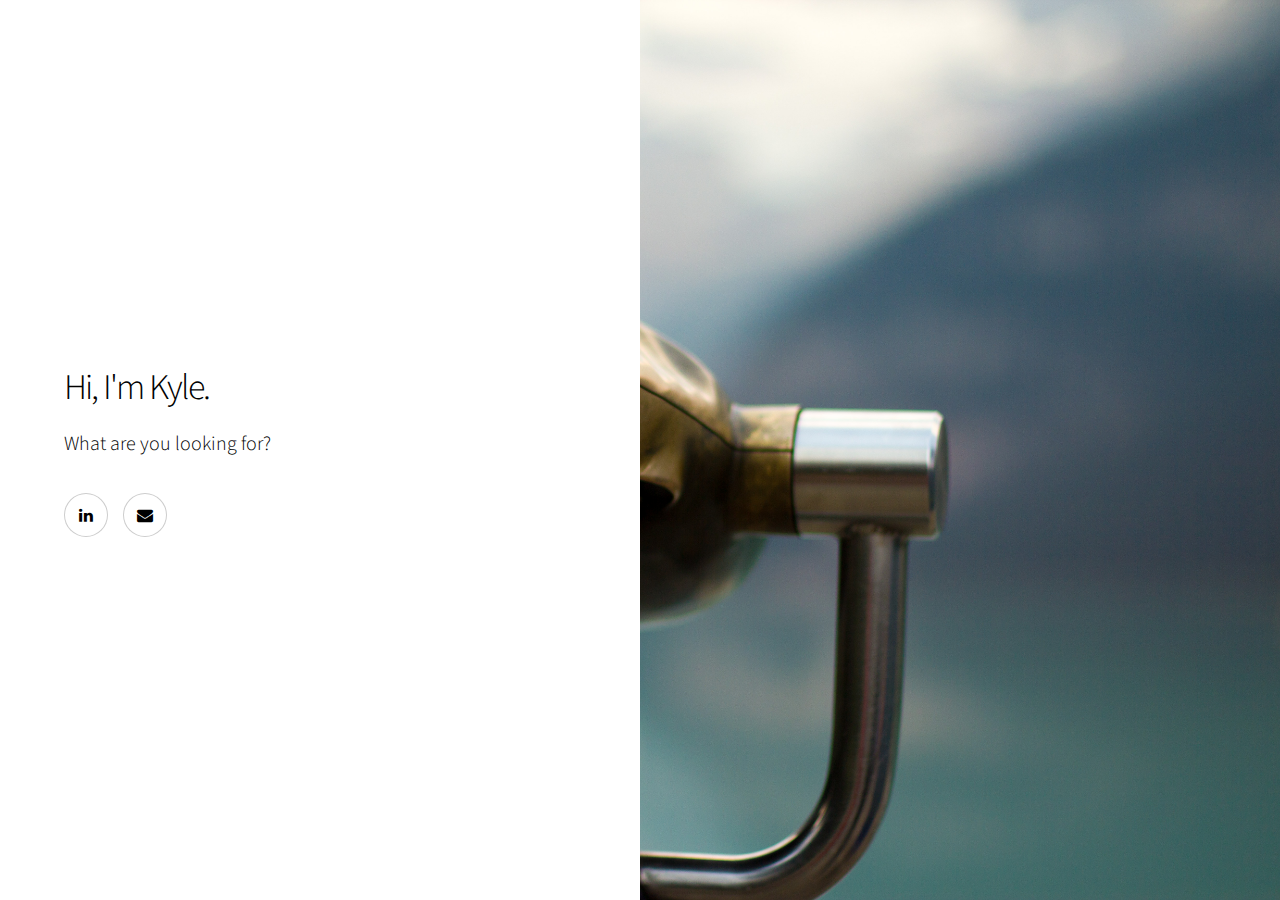
==== commit 12315850: "small changes" ====
--- a/index.html
+++ b/index.html
@@ -20,7 +20,8 @@
 					<section class="banner style1 orient-left content-align-left image-position-right fullscreen onload-image-fade-in onload-content-fade-right">
 						<div class="content">
 							<h2>Hi, I'm Kyle.</h2>
-							<p class="major">I love people, design, photography, Jesus, and the great outdoors (among other things). Reach out to me below!</p>
+							<p class="major">What are you looking for?</p>
+							<!-- <p><a href="#">Websites</a> | <a href="#">Photos</a> | <a href="#">Biblical Articles</a>  </p> -->
 						<ul class="icons">
 							<!-- <li><a href="#" class="icon style2 fa-twitter"><span class="label">Twitter</span></a></li>
 							<li><a href="#" class="icon style2 fa-facebook"><span class="label">Facebook</span></a></li>
@@ -30,7 +31,7 @@
 						</ul>
 						</div>
 						<div class="image">
-							<img src="images/bg3.jpg" alt="" />
+							<img src="images/bg7.jpg" alt="" />
 						</div>
 					</section>
 
